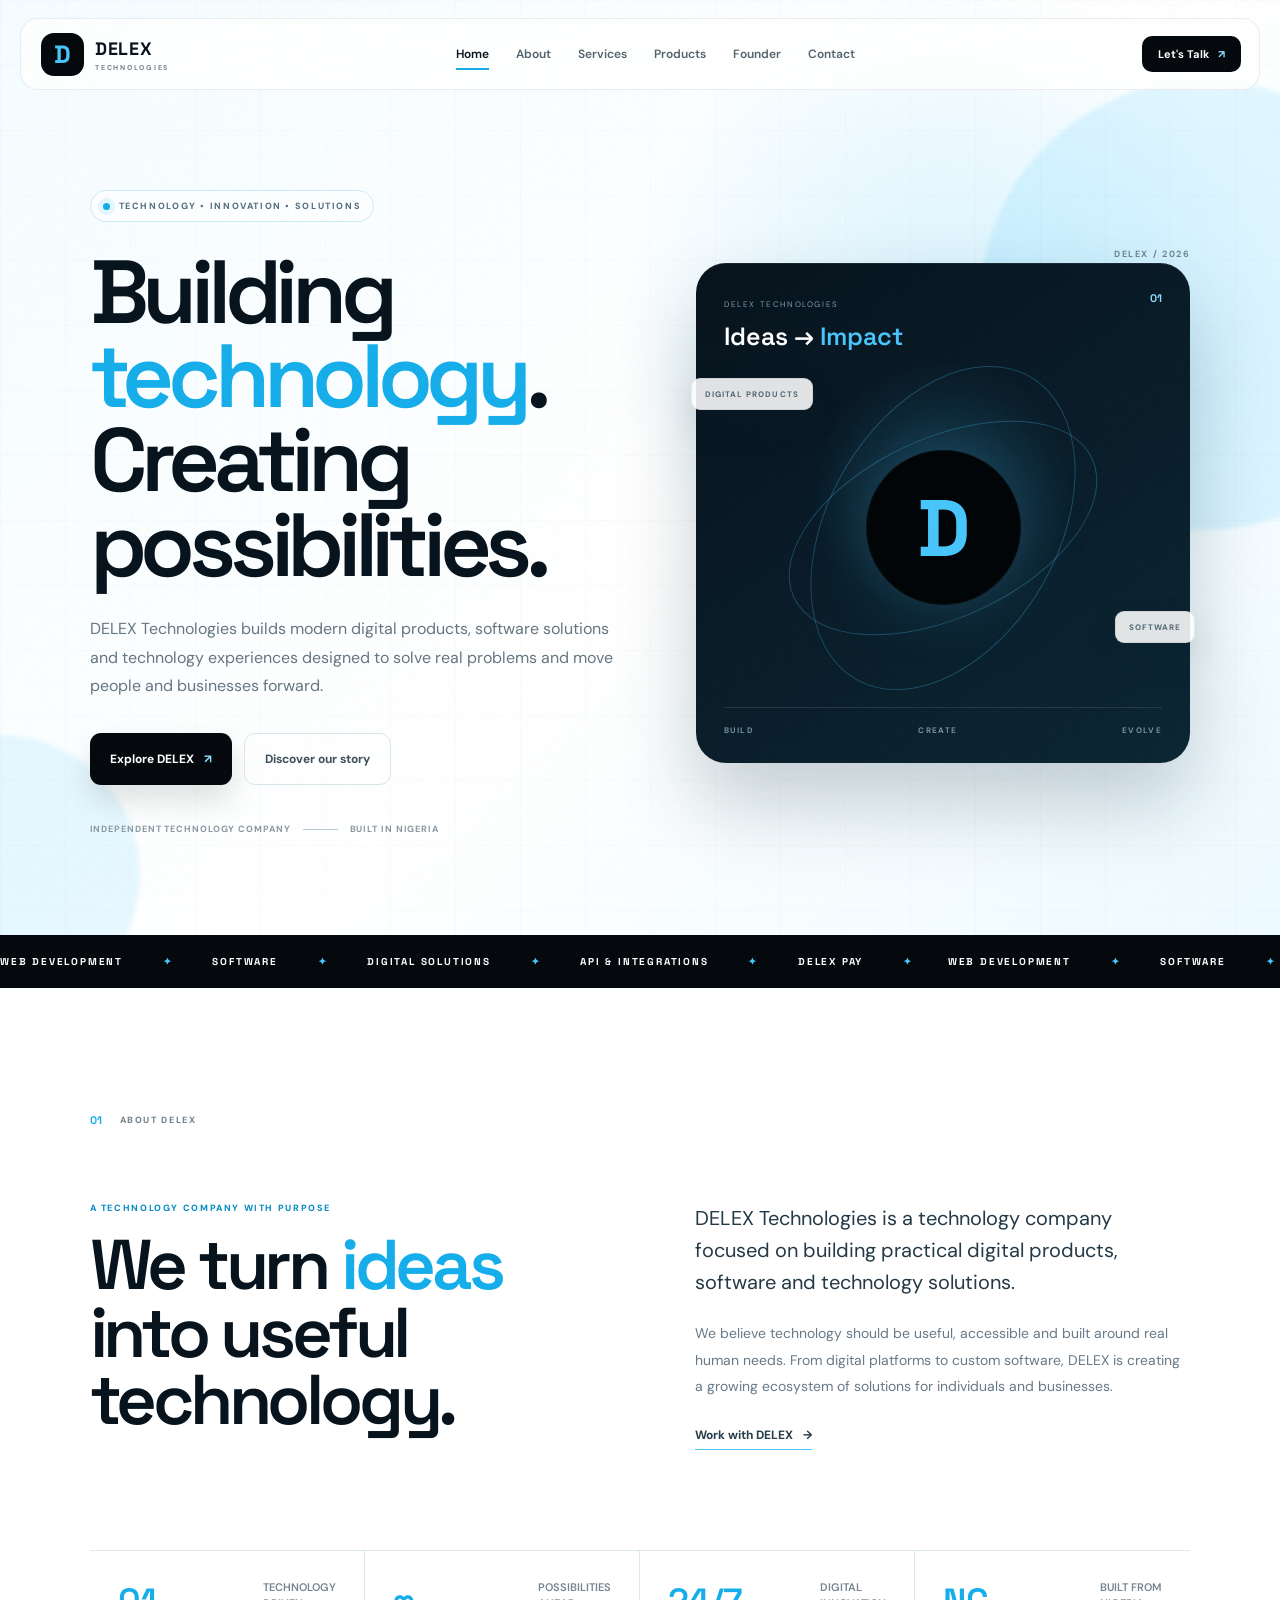
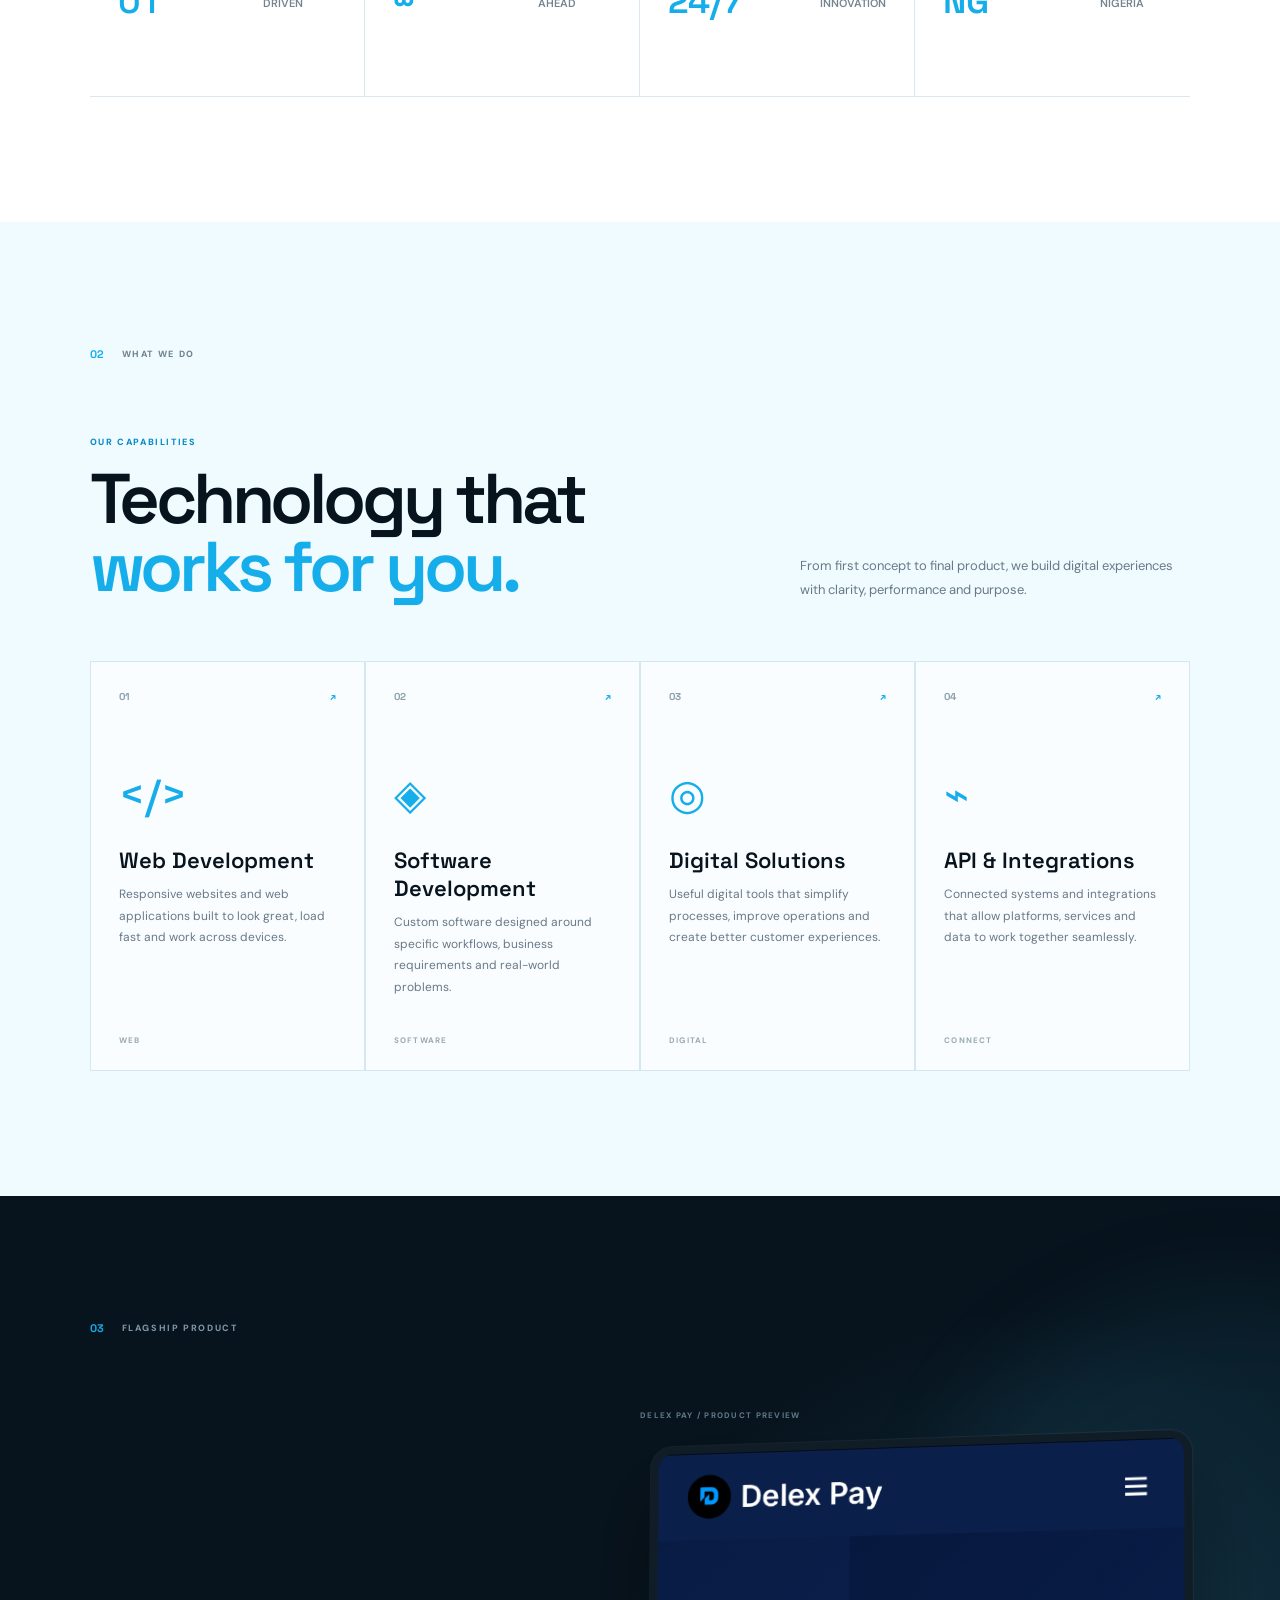
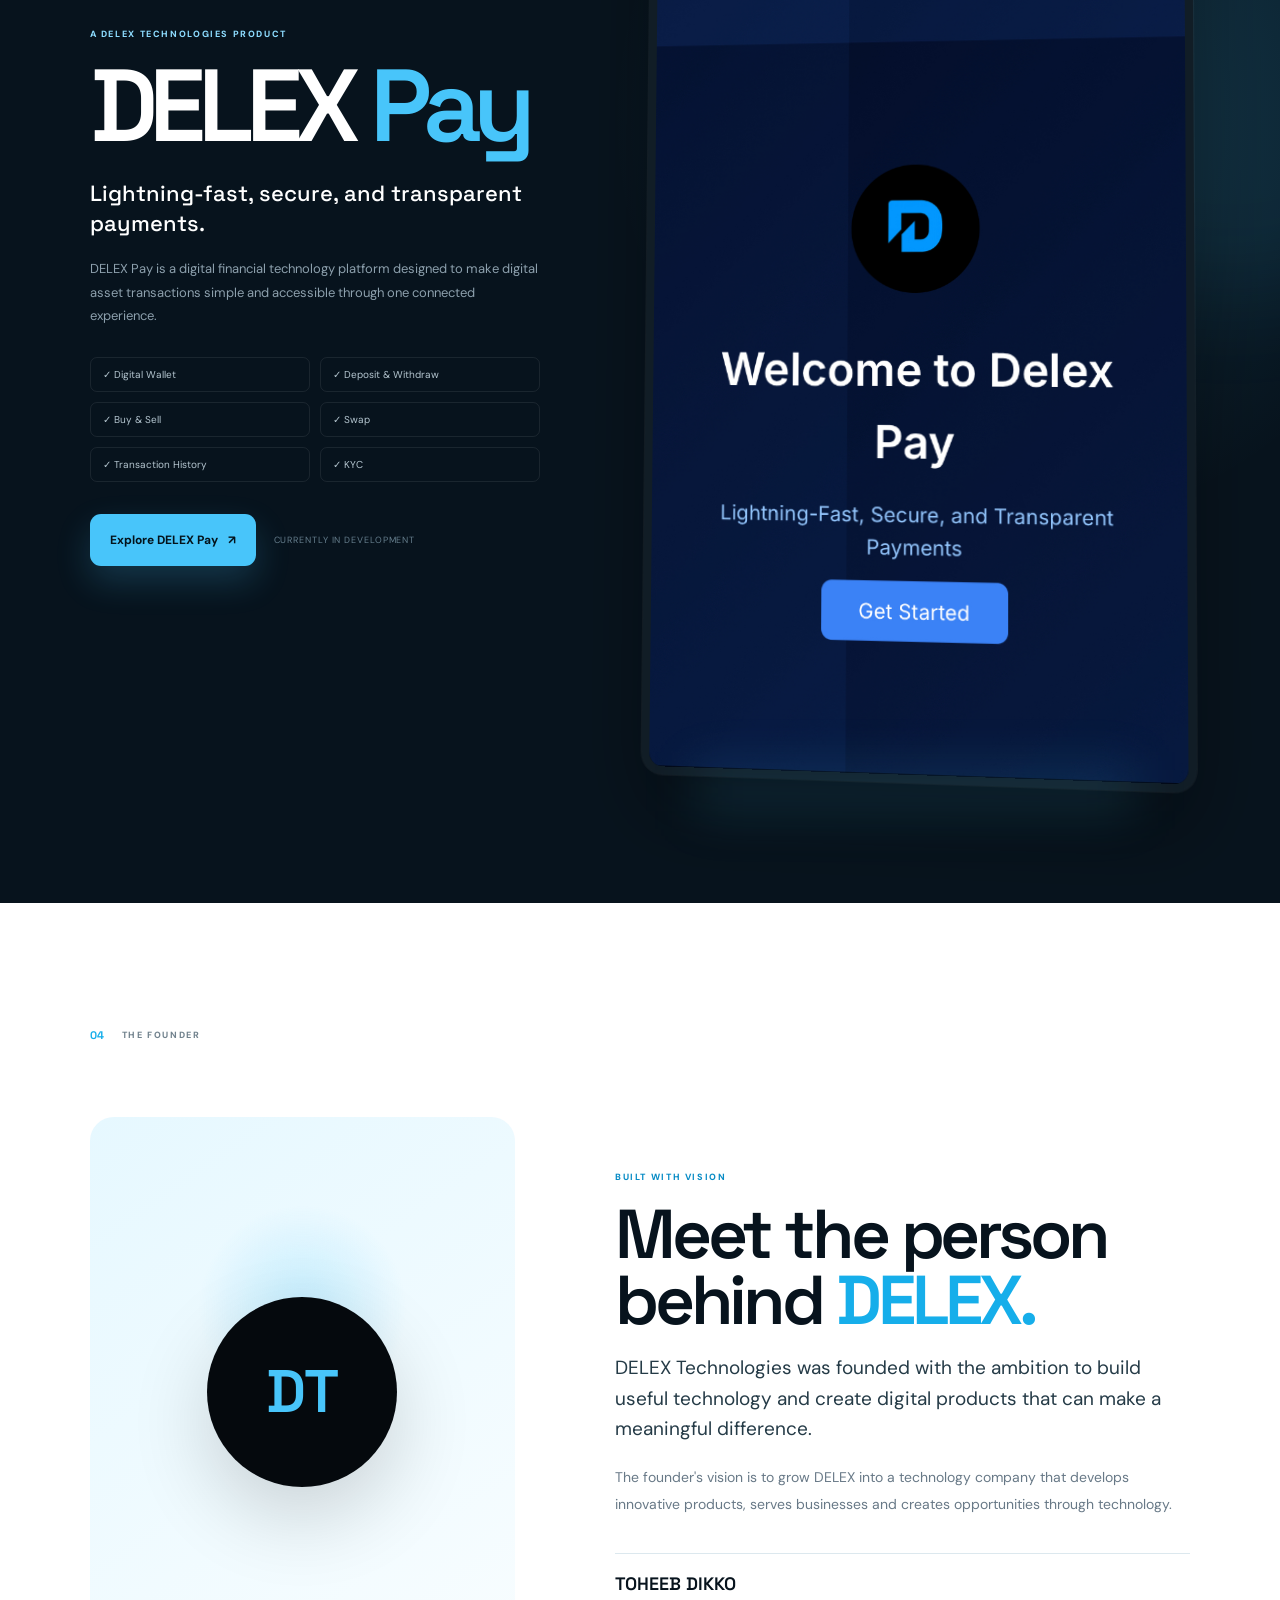
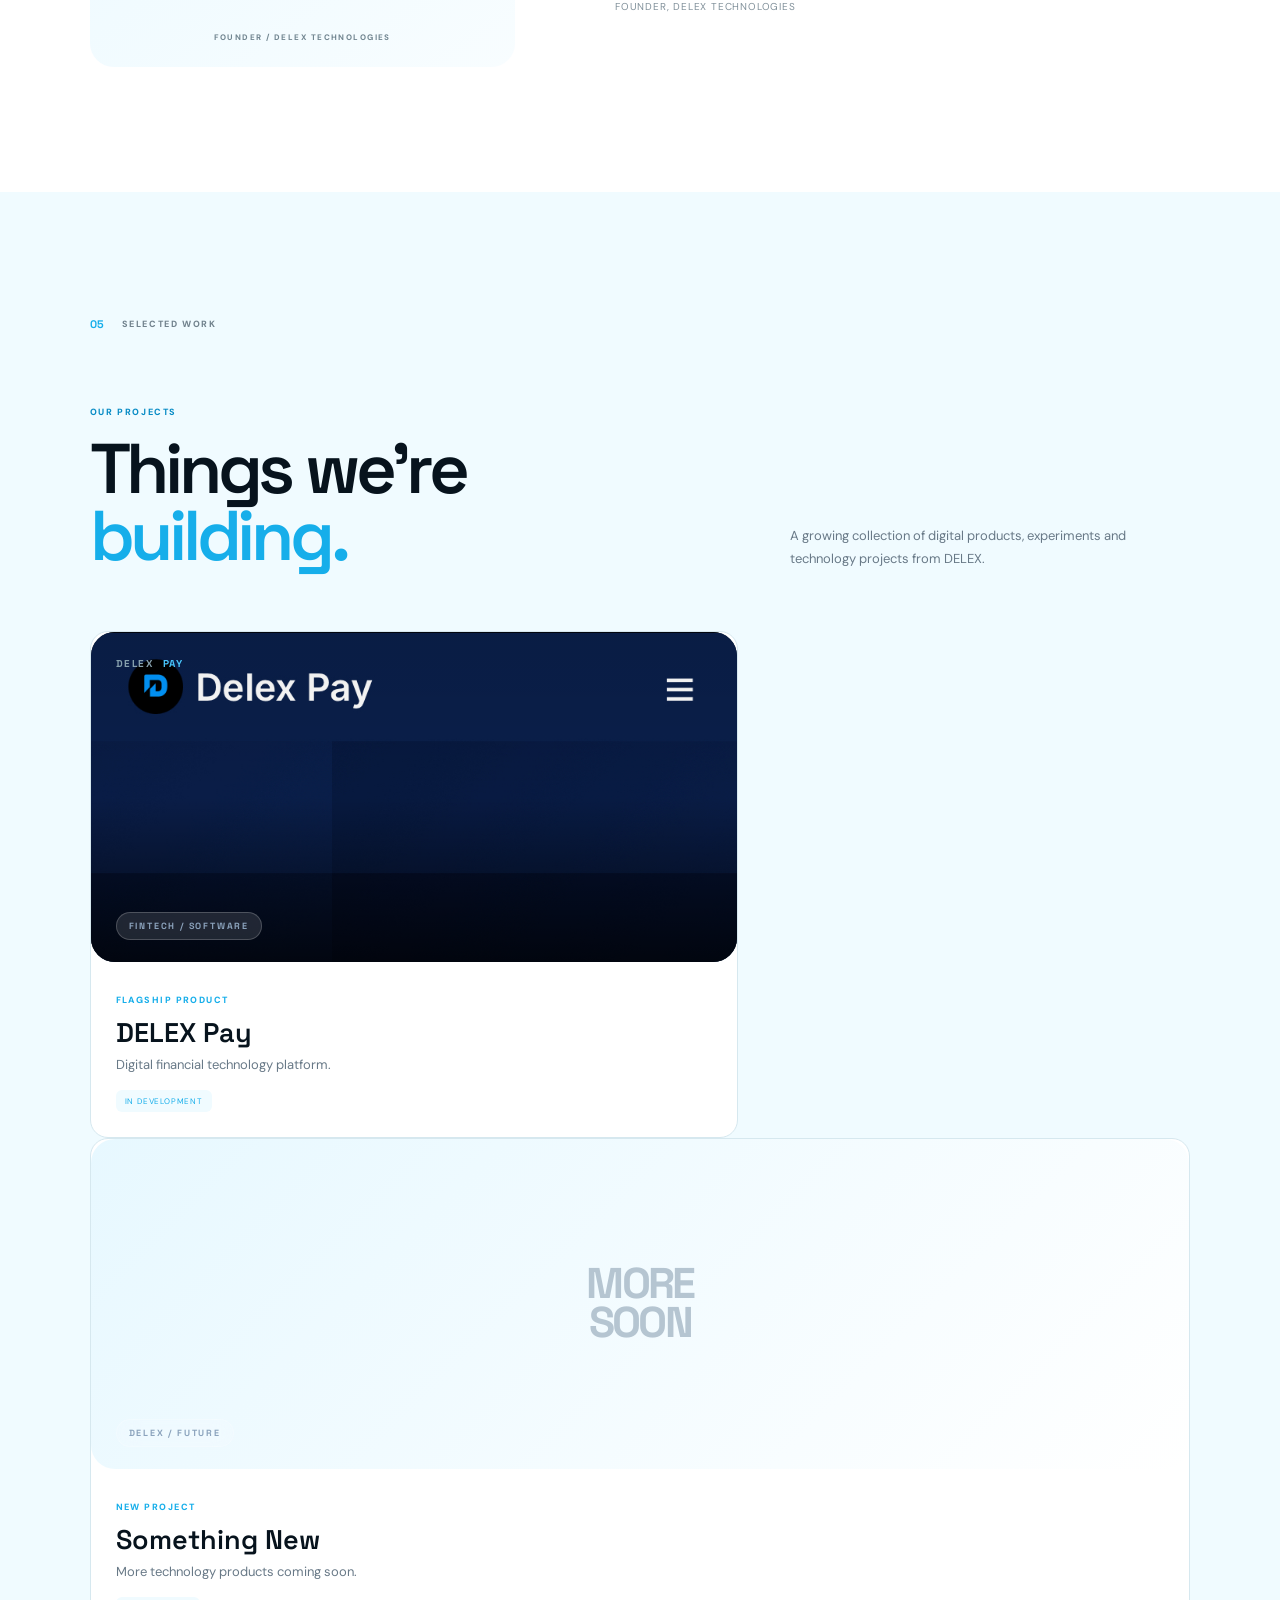
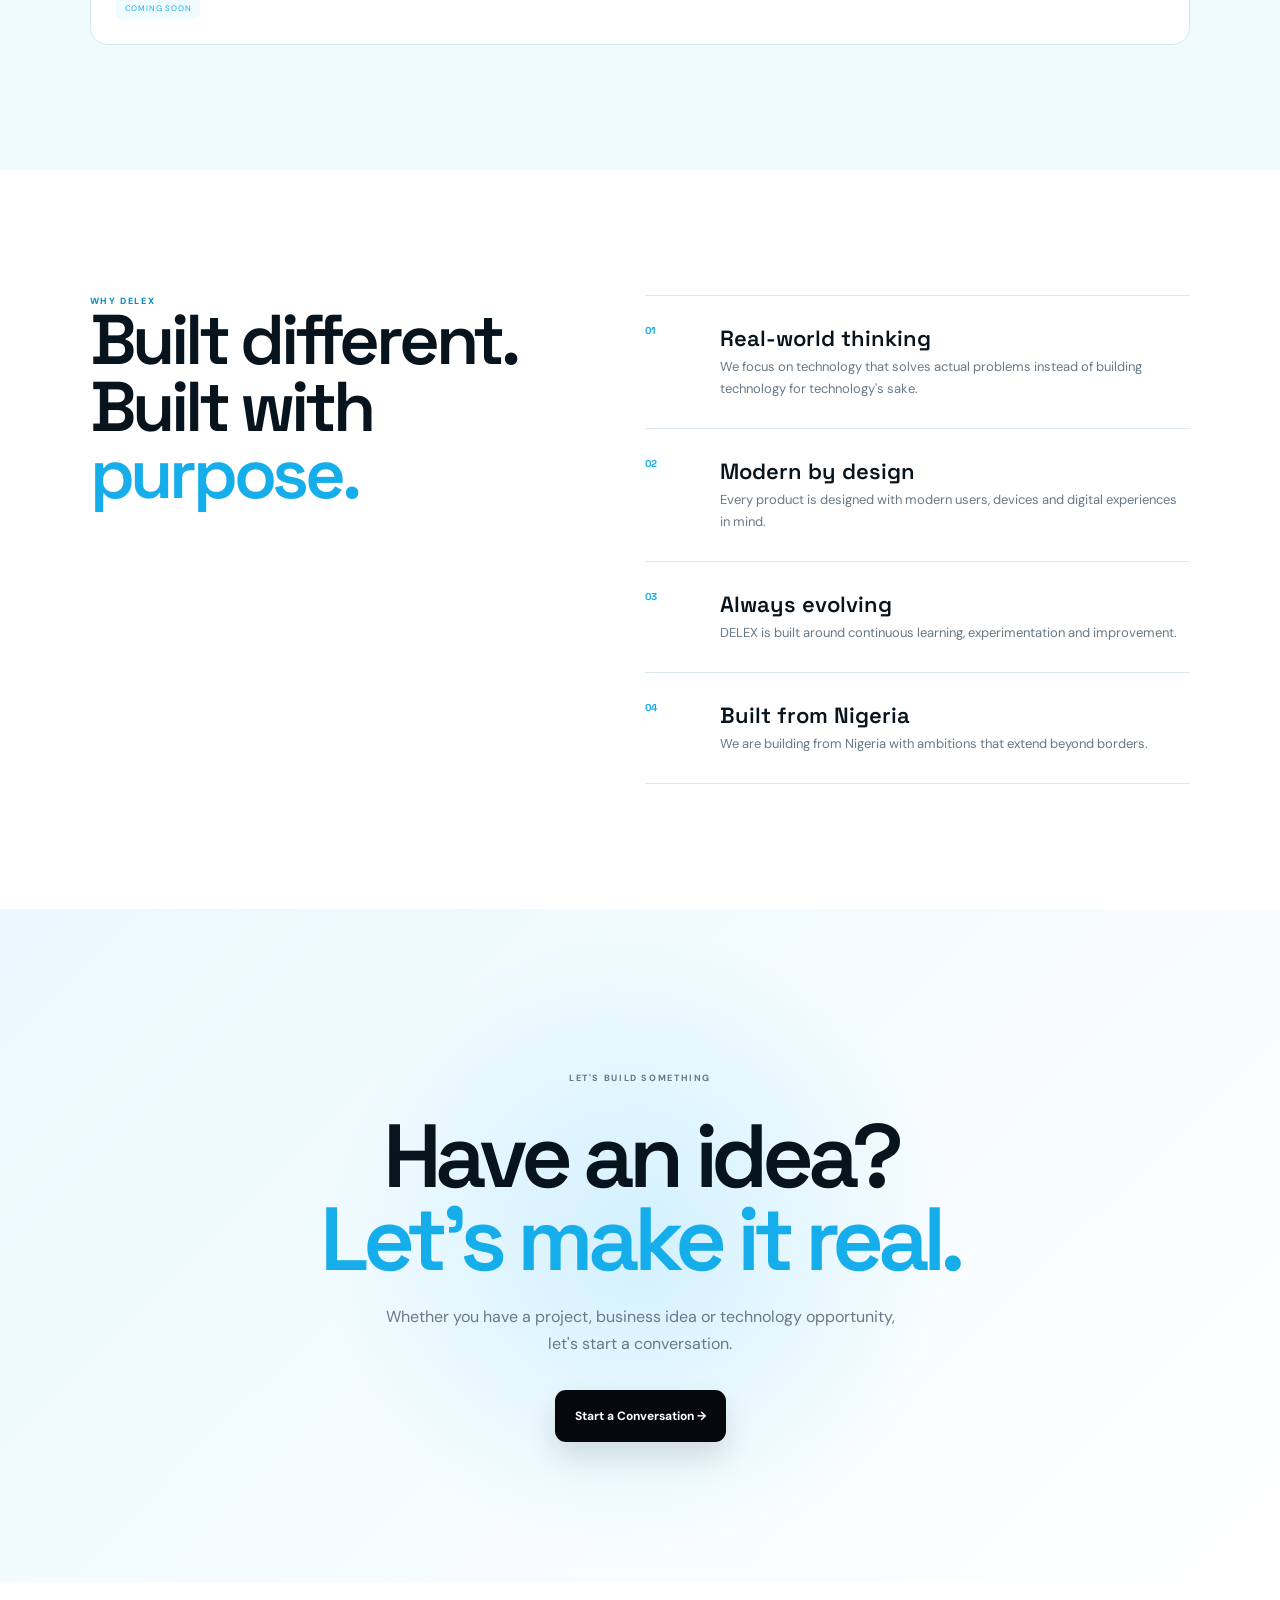
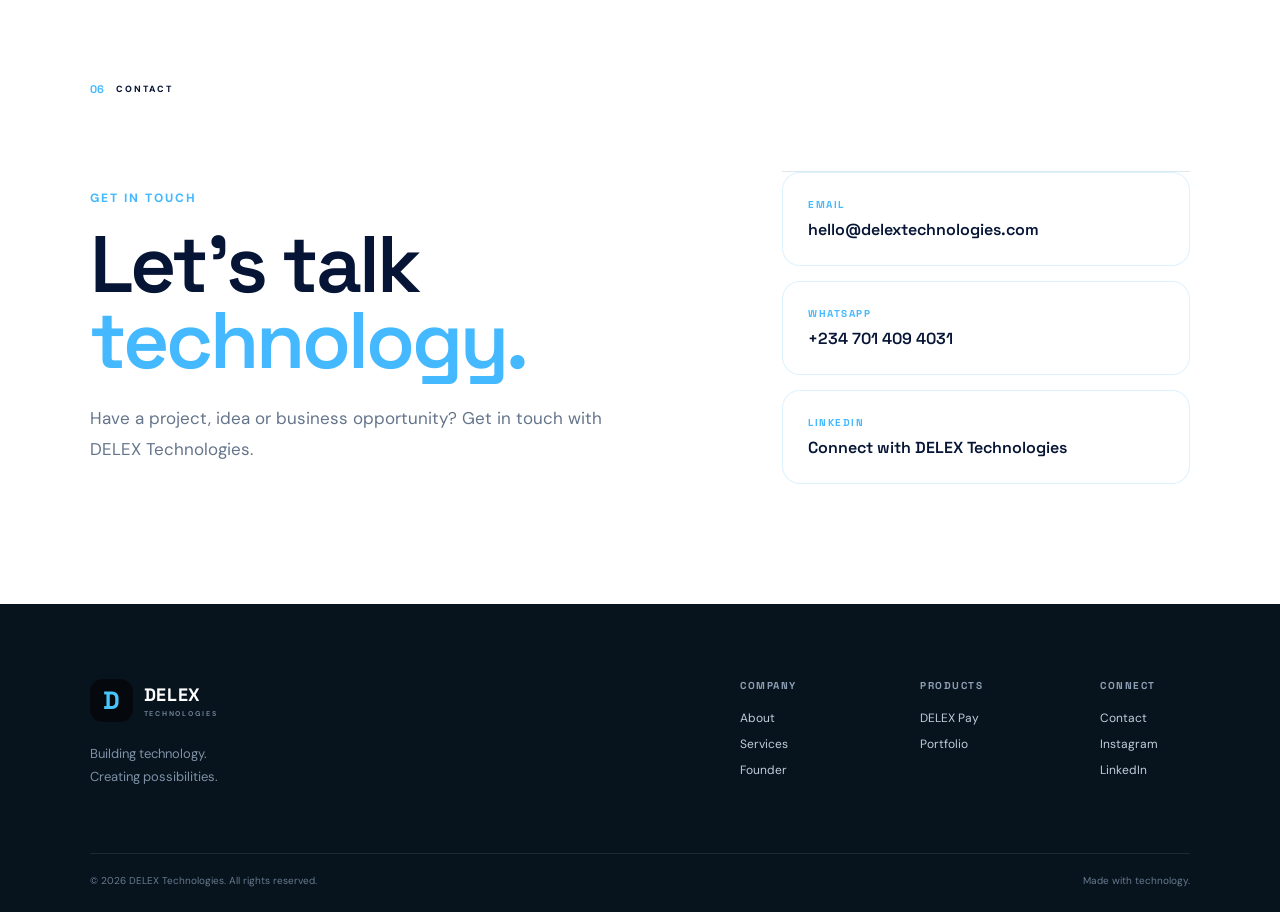
==== index.html @ f33f5b4d "V1.3 Reupload index" ====
<!DOCTYPE html>
<html lang="en">
<head>
  <meta charset="UTF-8">
  <meta name="viewport" content="width=device-width, initial-scale=1.0">
  <meta name="theme-color" content="#eaf8ff">
  <meta name="description" content="DELEX Technologies — Building technology. Creating possibilities.">
  <title>DELEX Technologies | Building Technology. Creating Possibilities.</title>

  <link rel="preconnect" href="https://fonts.googleapis.com">
  <link rel="preconnect" href="https://fonts.gstatic.com" crossorigin>
  <link href="https://fonts.googleapis.com/css2?family=DM+Sans:wght@400;500;600;700&family=Space+Grotesk:wght@400;500;600;700&display=swap" rel="stylesheet">

  <link rel="stylesheet" href="home.css">
</head>

<body>

  <div class="page-noise"></div>
  <div class="cursor-glow"></div>

  <!-- NAVBAR -->
  <header class="navbar" id="navbar">

    <a href="#home" class="brand">
      <span class="brand-mark">D</span>

      <span class="brand-word">
        <strong>DELEX</strong>
        <small>TECHNOLOGIES</small>
      </span>
    </a>

    <nav class="desktop-nav">
      <a class="active" href="#home">Home</a>
      <a href="#about">About</a>
      <a href="#services">Services</a>
      <a href="#products">Products</a>
      <a href="#founder">Founder</a>
      <a href="#contact">Contact</a>
    </nav>

    <a href="#contact" class="nav-cta">
      Let's Talk <span>↗</span>
    </a>

    <button class="menu-btn" id="menuBtn" aria-label="Open menu">
      <span></span>
      <span></span>
      <span></span>
    </button>

  </header>

  <!-- MOBILE MENU -->
  <div class="mobile-menu" id="mobileMenu">
    <a href="#home">Home</a>
    <a href="#about">About</a>
    <a href="#services">Services</a>
    <a href="#products">Products</a>
    <a href="#founder">Founder</a>
    <a href="#contact">Contact</a>

    <a href="#contact" class="mobile-menu-cta">
      Start a conversation →
    </a>
  </div>


  <main>

    <!-- HERO -->
    <section class="hero" id="home">

      <div class="hero-orb orb-one"></div>
      <div class="hero-orb orb-two"></div>
      <div class="hero-grid"></div>

      <div class="hero-content reveal">

        <div class="eyebrow">
          <span class="status-dot"></span>
          TECHNOLOGY • INNOVATION • SOLUTIONS
        </div>

        <h1>
          Building <span>technology</span>.<br>
          Creating possibilities.
        </h1>

        <p>
          DELEX Technologies builds modern digital products,
          software solutions and technology experiences designed
          to solve real problems and move people and businesses forward.
        </p>

        <div class="hero-actions">
          <a href="#products" class="btn btn-dark">
            Explore DELEX <span>↗</span>
          </a>

          <a href="#about" class="btn btn-light">
            Discover our story
          </a>
        </div>

        <div class="hero-proof">
          <span>Independent technology company</span>
          <span class="proof-line"></span>
          <span>Built in Nigeria</span>
        </div>

      </div>


      <div class="hero-visual reveal reveal-delay">

        <div class="visual-label label-top">
          DELEX / 2026
        </div>

        <div class="floating-chip chip-one">
          DIGITAL PRODUCTS
        </div>

        <div class="floating-chip chip-two">
          SOFTWARE
        </div>

        <div class="hero-panel">

          <div class="panel-top">

            <div>
              <span class="tiny-label">
                DELEX TECHNOLOGIES
              </span>

              <h3>
                Ideas → <span>Impact</span>
              </h3>
            </div>

            <span class="panel-index">01</span>

          </div>


          <div class="panel-center">

            <div class="delex-symbol">
              D
            </div>

            <div class="orbit orbit-a"></div>
            <div class="orbit orbit-b"></div>

          </div>


          <div class="panel-bottom">
            <span>BUILD</span>
            <span>CREATE</span>
            <span>EVOLVE</span>
          </div>

        </div>

      </div>

    </section>


    <!-- MARQUEE -->
    <section class="marquee-section">

      <div class="marquee">

        <div>
          WEB DEVELOPMENT
          <span>✦</span>

          SOFTWARE
          <span>✦</span>

          DIGITAL SOLUTIONS
          <span>✦</span>

          API & INTEGRATIONS
          <span>✦</span>

          DELEX PAY
          <span>✦</span>
        </div>

        <div>
          WEB DEVELOPMENT
          <span>✦</span>

          SOFTWARE
          <span>✦</span>

          DIGITAL SOLUTIONS
          <span>✦</span>

          API & INTEGRATIONS
          <span>✦</span>

          DELEX PAY
          <span>✦</span>
        </div>

      </div>

    </section>


    <!-- ABOUT -->
    <section class="section about" id="about">

      <div class="section-head reveal">
        <span class="section-number">01</span>
        <span class="section-label">ABOUT DELEX</span>
      </div>


      <div class="about-layout">

        <div class="about-title reveal">

          <p class="mini-kicker">
            A TECHNOLOGY COMPANY WITH PURPOSE
          </p>

          <h2>
            We turn <span>ideas</span><br>
            into useful technology.
          </h2>

        </div>


        <div class="about-copy reveal">

          <p class="large-copy">
            DELEX Technologies is a technology company focused on building
            practical digital products, software and technology solutions.
          </p>

          <p>
            We believe technology should be useful, accessible and built around
            real human needs. From digital platforms to custom software,
            DELEX is creating a growing ecosystem of solutions for individuals
            and businesses.
          </p>

          <a class="text-link" href="#contact">
            Work with DELEX <span>→</span>
          </a>

        </div>

      </div>


      <div class="stats-grid reveal">

        <div class="stat-card">
          <strong>01</strong>
          <span>
            Technology<br>
            Driven
          </span>
        </div>

        <div class="stat-card">
          <strong>∞</strong>
          <span>
            Possibilities<br>
            Ahead
          </span>
        </div>

        <div class="stat-card">
          <strong>24/7</strong>
          <span>
            Digital<br>
            Innovation
          </span>
        </div>

        <div class="stat-card">
          <strong>NG</strong>
          <span>
            Built from<br>
            Nigeria
          </span>
        </div>

      </div>

    </section>


    <!-- SERVICES -->
    <section class="section services" id="services">

      <div class="section-head reveal">
        <span class="section-number">02</span>
        <span class="section-label">WHAT WE DO</span>
      </div>


      <div class="section-intro reveal">

        <div>

          <p class="mini-kicker">
            OUR CAPABILITIES
          </p>

          <h2>
            Technology that<br>
            <span>works for you.</span>
          </h2>

        </div>

        <p>
          From first concept to final product, we build digital
          experiences with clarity, performance and purpose.
        </p>

      </div>


      <div class="services-grid">

        <article class="service-card reveal">

          <div class="service-top">
            <span>01</span>
            <i>↗</i>
          </div>

          <div class="service-icon">
            &lt;/&gt;
          </div>

          <h3>
            Web Development
          </h3>

          <p>
            Responsive websites and web applications built to look great,
            load fast and work across devices.
          </p>

          <span class="service-tag">
            WEB
          </span>

        </article>


        <article class="service-card reveal">

          <div class="service-top">
            <span>02</span>
            <i>↗</i>
          </div>

          <div class="service-icon">
            ◈
          </div>

          <h3>
            Software Development
          </h3>

          <p>
            Custom software designed around specific workflows,
            business requirements and real-world problems.
          </p>

          <span class="service-tag">
            SOFTWARE
          </span>

        </article>


        <article class="service-card reveal">

          <div class="service-top">
            <span>03</span>
            <i>↗</i>
          </div>

          <div class="service-icon">
            ◎
          </div>

          <h3>
            Digital Solutions
          </h3>

          <p>
            Useful digital tools that simplify processes,
            improve operations and create better customer experiences.
          </p>

          <span class="service-tag">
            DIGITAL
          </span>

        </article>


        <article class="service-card reveal">

          <div class="service-top">
            <span>04</span>
            <i>↗</i>
          </div>

          <div class="service-icon">
            ⌁
          </div>

          <h3>
            API & Integrations
          </h3>

          <p>
            Connected systems and integrations that allow platforms,
            services and data to work together seamlessly.
          </p>

          <span class="service-tag">
            CONNECT
          </span>

        </article>

      </div>

    </section>


    <!-- DELEX PAY -->
    <section class="product-section" id="products">

      <div class="product-glow"></div>

      <div class="section-head dark-head reveal">
        <span class="section-number">03</span>
        <span class="section-label">FLAGSHIP PRODUCT</span>
      </div>


      <div class="product-layout">

        <div class="product-copy reveal">

          <span class="product-badge">
            A DELEX TECHNOLOGIES PRODUCT
          </span>

          <h2>
            DELEX <span>Pay</span>
          </h2>

          <p class="product-lead">
            Lightning-fast, secure, and transparent payments.
          </p>

          <p>
            DELEX Pay is a digital financial technology platform designed
            to make digital asset transactions simple and accessible through
            one connected experience.
          </p>


          <div class="product-feature-list">

            <span>✓ Digital Wallet</span>
            <span>✓ Deposit & Withdraw</span>
            <span>✓ Buy & Sell</span>
            <span>✓ Swap</span>
            <span>✓ Transaction History</span>
            <span>✓ KYC</span>

          </div>


          <div class="product-actions">
            <a href="https://delexpay.vercel.app"class="btn btn-blue">
              Explore DELEX Pay <span>↗</span>
            </a>

            <span class="coming-soon">
              Currently in development
            </span>

          </div>

        </div>


        <div class="product-screen-wrap reveal reveal-delay">

          <div class="screen-caption">
            DELEX PAY / PRODUCT PREVIEW
          </div>

          <div class="product-screen">
            <img
              src="IMG_5409.jpg"
              alt="DELEX Pay homepage preview"
            >
          </div>

          <div class="screen-reflection"></div>

        </div>

      </div>

    </section>


    <!-- FOUNDER -->
    <section class="section founder" id="founder">

      <div class="section-head reveal">
        <span class="section-number">04</span>
        <span class="section-label">THE FOUNDER</span>
      </div>


      <div class="founder-layout">

        <div class="founder-photo reveal">

          <div class="founder-photo-inner">

            <div class="founder-initial">
              DT
            </div>

            <span>
              FOUNDER / DELEX TECHNOLOGIES
            </span>

          </div>

        </div>


        <div class="founder-copy reveal">

          <p class="mini-kicker">
            BUILT WITH VISION
          </p>

          <h2>
            Meet the person<br>
            behind <span>DELEX.</span>
          </h2>

          <p class="large-copy">
            DELEX Technologies was founded with the ambition
            to build useful technology and create digital products
            that can make a meaningful difference.
          </p>

          <p>
            The founder's vision is to grow DELEX into a technology
            company that develops innovative products, serves businesses
            and creates opportunities through technology.
          </p>

          <div class="founder-signature">
            <strong>TOHEEB DIKKO</strong>
            <span>Founder, DELEX Technologies</span>
          </div>

        </div>

      </div>

    </section>


    <!-- PORTFOLIO -->
    <section class="section portfolio" id="portfolio">

      <div class="section-head reveal">
        <span class="section-number">05</span>
        <span class="section-label">SELECTED WORK</span>
      </div>


      <div class="portfolio-title reveal">

        <div>
          <p class="mini-kicker">
            OUR PROJECTS
          </p>

          <h2>
            Things we're<br>
            <span>building.</span>
          </h2>
        </div>

        <p>
          A growing collection of digital products,
          experiments and technology projects from DELEX.
        </p>

      </div>


<div class="portfolio-grid">

  <article class="portfolio-card featured reveal">

    <div class="portfolio-art">

      <img
        src="IMG_5409.jpg"
        alt="DELEX Pay Platform"
        class="portfolio-screenshot"
      >

      <div class="portfolio-overlay">
        <span class="art-label">FINTECH / SOFTWARE</span>

        <div class="portfolio-art-text">
          DELEX
          <strong>PAY</strong>
        </div>
      </div>

    </div>

    <div class="portfolio-meta">

      <span>
        FLAGSHIP PRODUCT
      </span>

      <h3>
        DELEX Pay
      </h3>

      <p>
        Digital financial technology platform.
      </p>

      <span class="project-status">
        IN DEVELOPMENT
      </span>

    </div>

  </article>

</div>


        <article class="portfolio-card reveal">

          <div class="portfolio-art portfolio-art-light">

            <div class="coming-art">
              MORE<br>
              SOON
            </div>

            <span class="art-label">
              DELEX / FUTURE
            </span>

          </div>


          <div class="portfolio-meta">

            <span>
              NEW PROJECT
            </span>

            <h3>
              Something New
            </h3>

            <p>
              More technology products coming soon.
            </p>

            <span class="project-status">
              COMING SOON
            </span>

          </div>

        </article>

      </div>

    </section>


    <!-- WHY DELEX -->
    <section class="why-section">

      <div class="why-grid">

        <div class="why-title reveal">

          <p class="mini-kicker">
            WHY DELEX
          </p>

          <h2>
            Built different.<br>
            Built with <span>purpose.</span>
          </h2>

        </div>


        <div class="why-list">

          <div class="why-item reveal">
            <span>01</span>

            <div>
              <h3>Real-world thinking</h3>

              <p>
                We focus on technology that solves actual problems
                instead of building technology for technology's sake.
              </p>
            </div>
          </div>


          <div class="why-item reveal">
            <span>02</span>

            <div>
              <h3>Modern by design</h3>

              <p>
                Every product is designed with modern users,
                devices and digital experiences in mind.
              </p>
            </div>
          </div>


          <div class="why-item reveal">
            <span>03</span>

            <div>
              <h3>Always evolving</h3>

              <p>
                DELEX is built around continuous learning,
                experimentation and improvement.
              </p>
            </div>
          </div>


          <div class="why-item reveal">
            <span>04</span>

            <div>
              <h3>Built from Nigeria</h3>

              <p>
                We are building from Nigeria with ambitions
                that extend beyond borders.
              </p>
            </div>
          </div>

        </div>

      </div>

    </section>


    <!-- CTA -->
    <section class="cta-section">

      <div class="cta-orb"></div>

      <div class="cta-content reveal">

        <p class="mini-kicker">
          LET'S BUILD SOMETHING
        </p>

        <h2>
          Have an idea?<br>
          <span>Let's make it real.</span>
        </h2>

        <p>
          Whether you have a project, business idea or technology
          opportunity, let's start a conversation.
        </p>

        <div class="hero-actions cta-actions">

          <a href="#contact" class="btn btn-dark">
            Start a Conversation →
          </a>

        </div>

      </div>

    </section>


    <!-- CONTACT -->
    <section class="section contact" id="contact">

      <div class="section-head reveal">
        <span class="section-number">06</span>
        <span class="section-label">CONTACT</span>
      </div>


      <div class="contact-layout">

        <div class="contact-title reveal">

          <p class="mini-kicker">
            GET IN TOUCH
          </p>

          <h2>
            Let's talk<br>
            <span>technology.</span>
          </h2>

          <p>
            Have a project, idea or business opportunity?
            Get in touch with DELEX Technologies.
          </p>

        </div>


        <div class="contact-details reveal">

          <a href="mailto:dikkotoheeb@gmail.com">
            <small>EMAIL</small>
            hello@delextechnologies.com
          </a>


          <a href="https://wa.me/2347014094031">
            <small>WHATSAPP</small>
            +234 701 409 4031
          </a>


           <a href="https://www.linkedin.com/in/toheeb-dikko-5a9249402/" target="_blank" rel="noopener noreferrer">

    <small>LINKEDIN</small>

    Connect with DELEX Technologies

  </a>

        </div>

      </div>

    </section>

  </main>


  <!-- FOOTER -->
  <footer>

    <div class="footer-main">

      <div class="footer-brand">

        <a href="#home" class="brand">

          <span class="brand-mark">
            D
          </span>

          <span class="brand-word">

            <strong>DELEX</strong>

            <small>
              TECHNOLOGIES
            </small>

          </span>

        </a>


        <p>
          Building technology.<br>
          Creating possibilities.
        </p>

      </div>


      <div class="footer-links">

        <div>

          <h4>
            COMPANY
          </h4>

          <a href="#about">
            About
          </a>

          <a href="#services">
            Services
          </a>

          <a href="#founder">
            Founder
          </a>

        </div>


        <div>

          <h4>
            PRODUCTS
          </h4>

          <a href="https://delexpay.vercel.app">
            DELEX Pay
          </a>

          <a href="#portfolio">
            Portfolio
          </a>

        </div>


        <div>

          <h4>
            CONNECT
          </h4>

          <a href="#contact">
            Contact
          </a>

          <a href="#">
            Instagram
          </a>

          <a href="https://www.linkedin.com/in/toheeb-dikko-5a9249402">
            LinkedIn
          </a>

        </div>

      </div>

    </div>


    <div class="footer-bottom">

      <span>
        © 2026 DELEX Technologies. All rights reserved.
      </span>

      <span>
        Made with technology.
      </span>

    </div>

  </footer>


  <script src="home.js"></script>

</body>
</html>
---- home.css ----
:root {
  --white: #ffffff;
  --black: #05090d;
  --ink: #07131d;
  --sky-50: #f0fbff;
  --sky-100: #e4f7ff;
  --sky-200: #c8efff;
  --sky-300: #8ddcff;
  --sky-400: #48c5fa;
  --sky-500: #16aeea;
  --sky-600: #078bc5;
  --muted: #687987;
  --line: #dce8ee;
  --ease: cubic-bezier(.2,.8,.2,1);
}

* {
  margin: 0;
  padding: 0;
  box-sizing: border-box;
}

html {
  scroll-behavior: smooth;
}

body {
  background: var(--white);
  color: var(--ink);
  font-family: "DM Sans", sans-serif;
  overflow-x: hidden;
}

body.menu-open {
  overflow: hidden;
}

a {
  color: inherit;
  text-decoration: none;
}

button {
  font: inherit;
}

.page-noise {
  position: fixed;
  inset: 0;
  pointer-events: none;
  z-index: 1000;
  opacity: .025;
  background-image:
    url("data:image/svg+xml,%3Csvg viewBox='0 0 160 160' xmlns='http://www.w3.org/2000/svg'%3E%3Cfilter id='n'%3E%3CfeTurbulence type='fractalNoise' baseFrequency='.9' numOctaves='4' stitchTiles='stitch'/%3E%3C/filter%3E%3Crect width='100%25' height='100%25' filter='url(%23n)' opacity='.5'/%3E%3C/svg%3E");
}

.cursor-glow {
  position: fixed;
  width: 260px;
  height: 260px;
  border-radius: 50%;
  pointer-events: none;
  z-index: 999;
  transform: translate(-50%, -50%);
  background: radial-gradient(
    circle,
    rgba(72,197,250,.13),
    transparent 70%
  );
  opacity: 0;
  transition: opacity .25s;
}

.navbar {
  position: fixed;
  top: 18px;
  left: 50%;
  transform: translateX(-50%);
  width: min(1240px, calc(100% - 36px));
  height: 72px;
  padding: 0 18px 0 20px;
  display: flex;
  align-items: center;
  justify-content: space-between;
  border: 1px solid rgba(8,36,53,.08);
  border-radius: 18px;
  background: rgba(255,255,255,.82);
  backdrop-filter: blur(18px);
  -webkit-backdrop-filter: blur(18px);
  z-index: 100;
  transition: .35s var(--ease);
}

.navbar.scrolled {
  top: 10px;
  box-shadow: 0 15px 45px rgba(4,40,58,.1);
}

.brand {
  display: flex;
  align-items: center;
  gap: 11px;
}

.brand-mark {
  width: 43px;
  height: 43px;
  display: grid;
  place-items: center;
  border-radius: 13px;
  background: var(--black);
  color: var(--sky-400);
  font: 700 25px "Space Grotesk";
}

.brand-word {
  display: flex;
  flex-direction: column;
  line-height: 1;
}

.brand-word strong {
  font: 700 18px "Space Grotesk";
  letter-spacing: .04em;
}

.brand-word small {
  margin-top: 4px;
  font-size: 7px;
  font-weight: 700;
  letter-spacing: .25em;
  color: #70808b;
}

.desktop-nav {
  display: flex;
  align-items: center;
  gap: 27px;
}

.desktop-nav a {
  position: relative;
  color: #53636e;
  font-size: 12px;
  font-weight: 600;
  transition: color .2s;
}

.desktop-nav a::after {
  content: "";
  position: absolute;
  left: 0;
  right: 0;
  bottom: -8px;
  height: 2px;
  background: var(--sky-500);
  transform: scaleX(0);
  transform-origin: left;
  transition: transform .25s;
}

.desktop-nav a:hover,
.desktop-nav a.active {
  color: var(--ink);
}

.desktop-nav a.active::after {
  transform: scaleX(1);
}

.nav-cta {
  padding: 11px 16px;
  border-radius: 10px;
  background: var(--black);
  color: white;
  font-size: 11px;
  font-weight: 700;
}

.nav-cta span {
  color: var(--sky-300);
  margin-left: 6px;
}

.menu-btn {
  display: none;
  border: 0;
  background: none;
  width: 43px;
  height: 43px;
  cursor: pointer;
}

.menu-btn span {
  display: block;
  width: 24px;
  height: 2px;
  margin: 5px auto;
  background: var(--ink);
  transition: .25s;
}

.mobile-menu {
  display: none;
  position: fixed;
  inset: 0;
  z-index: 90;
  padding: 120px 28px 35px;
  background: rgba(244,251,254,.98);
  flex-direction: column;
  gap: 22px;
}

.mobile-menu.open {
  display: flex;
}

.mobile-menu > a:not(.mobile-menu-cta) {
  font: 600 34px "Space Grotesk";
}

.mobile-menu-cta {
  margin-top: auto;
  padding: 16px;
  text-align: center;
  border-radius: 12px;
  background: var(--black);
  color: white;
}

.hero {
  position: relative;
  min-height: 900px;
  padding: 190px max(7vw, 28px) 100px;
  display: grid;
  grid-template-columns: 1.05fr .95fr;
  align-items: center;
  gap: 60px;
  overflow: hidden;
  background:
    radial-gradient(circle at 75% 35%, rgba(141,220,255,.35), transparent 30%),
    linear-gradient(135deg, #f4fcff, #fff 55%, #edfaff);
}

.hero-grid {
  position: absolute;
  inset: 0;
  opacity: .45;
  background-image:
    linear-gradient(rgba(8,40,56,.035) 1px, transparent 1px),
    linear-gradient(90deg, rgba(8,40,56,.035) 1px, transparent 1px);
  background-size: 65px 65px;
}

.hero-orb {
  position: absolute;
  border-radius: 50%;
  filter: blur(2px);
  pointer-events: none;
}

.orb-one {
  width: 450px;
  height: 450px;
  right: -150px;
  top: 80px;
  background: rgba(72,197,250,.15);
}

.orb-two {
  width: 280px;
  height: 280px;
  left: -140px;
  bottom: -80px;
  background: rgba(141,220,255,.2);
}

.hero-content,
.hero-visual {
  position: relative;
  z-index: 2;
}

.eyebrow,
.mini-kicker,
.product-badge,
.section-label {
  font-size: 9px;
  font-weight: 800;
  letter-spacing: .18em;
}

.eyebrow {
  display: inline-flex;
  align-items: center;
  gap: 9px;
  padding: 9px 12px;
  border: 1px solid #ccecf7;
  border-radius: 100px;
  background: rgba(255,255,255,.7);
  color: #547080;
}

.status-dot {
  width: 7px;
  height: 7px;
  border-radius: 50%;
  background: var(--sky-500);
  box-shadow: 0 0 0 5px rgba(22,174,234,.1);
}

.hero h1 {
  max-width: 780px;
  margin-top: 28px;
  font: 600 clamp(58px, 7vw, 100px)/.94 "Space Grotesk";
  letter-spacing: -.07em;
}

.hero h1 span {
  color: var(--sky-500);
}

.hero-content > p {
  max-width: 620px;
  margin-top: 28px;
  color: #657681;
  font-size: 16px;
  line-height: 1.8;
}

.hero-actions {
  display: flex;
  flex-wrap: wrap;
  align-items: center;
  gap: 12px;
  margin-top: 32px;
}

.btn {
  display: inline-flex;
  align-items: center;
  justify-content: center;
  gap: 10px;
  min-height: 52px;
  padding: 0 20px;
  border-radius: 11px;
  font-size: 12px;
  font-weight: 700;
  transition: transform .25s var(--ease), box-shadow .25s;
}

.btn:hover {
  transform: translateY(-3px);
}

.btn-dark {
  background: var(--black);
  color: white;
  box-shadow: 0 15px 30px rgba(0,0,0,.12);
}

.btn-dark span {
  color: var(--sky-300);
}

.btn-light {
  border: 1px solid #d8e6ec;
  background: rgba(255,255,255,.7);
  color: #3d505c;
}

.btn-blue {
  background: var(--sky-400);
  color: #04131b;
  box-shadow: 0 15px 35px rgba(72,197,250,.2);
}

.hero-proof {
  display: flex;
  align-items: center;
  gap: 12px;
  margin-top: 38px;
  color: #8998a2;
  font-size: 9px;
  font-weight: 700;
  letter-spacing: .1em;
  text-transform: uppercase;
}

.proof-line {
  width: 35px;
  height: 1px;
  background: #b9cbd4;
}

.hero-visual {
  min-height: 560px;
  display: flex;
  align-items: center;
  justify-content: center;
}

.hero-panel {
  position: relative;
  width: min(510px, 100%);
  height: 500px;
  padding: 28px;
  border-radius: 30px;
  overflow: hidden;
  color: white;
  background:
    radial-gradient(circle at 50% 45%, rgba(72,197,250,.17), transparent 35%),
    linear-gradient(145deg, #07131d, #0c2634);
  box-shadow:
    0 40px 80px rgba(7,39,55,.22),
    inset 0 1px 0 rgba(255,255,255,.08);
  transition: transform .25s ease;
}

.panel-top {
  display: flex;
  justify-content: space-between;
}

.tiny-label {
  font-size: 8px;
  color: #7e9aaa;
  letter-spacing: .2em;
}

.panel-top h3 {
  margin-top: 8px;
  font: 600 25px "Space Grotesk";
}

.panel-top h3 span {
  color: var(--sky-400);
}

.panel-index {
  color: var(--sky-300);
  font: 700 11px "Space Grotesk";
}

.panel-center {
  position: absolute;
  inset: 105px 0 75px;
  display: grid;
  place-items: center;
}

.delex-symbol {
  position: relative;
  z-index: 3;
  width: 155px;
  height: 155px;
  display: grid;
  place-items: center;
  border-radius: 50%;
  background: #020507;
  color: var(--sky-400);
  font: 700 80px "Space Grotesk";
  box-shadow:
    0 0 70px rgba(72,197,250,.2),
    inset 0 0 0 1px rgba(255,255,255,.04);
}

.orbit {
  position: absolute;
  border: 1px solid rgba(72,197,250,.28);
  border-radius: 50%;
}

.orbit-a {
  width: 330px;
  height: 180px;
  transform: rotate(-25deg);
}

.orbit-b {
  width: 230px;
  height: 350px;
  transform: rotate(30deg);
}

.panel-bottom {
  position: absolute;
  left: 28px;
  right: 28px;
  bottom: 28px;
  padding-top: 17px;
  display: flex;
  justify-content: space-between;
  border-top: 1px solid rgba(255,255,255,.1);
  color: #7891a0;
  font-size: 8px;
  font-weight: 700;
  letter-spacing: .18em;
}

.visual-label {
  position: absolute;
  top: 15px;
  right: 0;
  color: #6f8794;
  font-size: 9px;
  font-weight: 700;
  letter-spacing: .18em;
}

.floating-chip {
  position: absolute;
  z-index: 4;
  padding: 10px 13px;
  border: 1px solid rgba(7,30,43,.08);
  border-radius: 9px;
  background: rgba(255,255,255,.88);
  box-shadow: 0 15px 35px rgba(4,44,63,.1);
  color: #536a76;
  font-size: 8px;
  font-weight: 800;
  letter-spacing: .13em;
}

.chip-one {
  left: -5px;
  top: 145px;
}

.chip-two {
  right: -5px;
  bottom: 150px;
}

.marquee-section {
  overflow: hidden;
  background: var(--black);
  color: white;
}

.marquee {
  display: flex;
  width: max-content;
  animation: marquee 30s linear infinite;
}

.marquee > div {
  padding: 20px 0;
  white-space: nowrap;
  font: 700 10px "Space Grotesk";
  letter-spacing: .18em;
}

.marquee span {
  margin: 0 35px;
  color: var(--sky-400);
}

@keyframes marquee {
  from { transform: translateX(0); }
  to { transform: translateX(-50%); }
}

.section {
  padding: 125px max(7vw, 28px);
}

.section-head {
  max-width: 1240px;
  margin: 0 auto 75px;
  display: flex;
  align-items: center;
  gap: 18px;
}

.section-number {
  color: var(--sky-500);
  font: 700 11px "Space Grotesk";
}

.section-label {
  color: #71828d;
}

.about {
  background: white;
}

.about-layout {
  max-width: 1240px;
  margin: auto;
  display: grid;
  grid-template-columns: 1fr 1fr;
  gap: 110px;
}

.mini-kicker {
  color: var(--sky-600);
}

.about h2,
.section-intro h2,
.portfolio-title h2 {
  margin-top: 18px;
  font: 600 clamp(48px, 5.5vw, 76px)/.96 "Space Grotesk";
  letter-spacing: -.06em;
}

.about h2 span,
.section-intro h2 span,
.portfolio-title h2 span,
.founder-copy h2 span,
.why-title h2 span,
.cta-content h2 span {
  color: var(--sky-500);
}

.about-copy {
  max-width: 560px;
}

.about-copy p {
  color: var(--muted);
  font-size: 14px;
  line-height: 1.9;
}

.about-copy .large-copy {
  margin-bottom: 22px;
  color: #243a47;
  font-size: 20px;
  line-height: 1.6;
}

.text-link {
  display: inline-flex;
  gap: 10px;
  margin-top: 27px;
  padding-bottom: 6px;
  border-bottom: 1px solid var(--sky-400);
  color: #253d49;
  font-size: 12px;
  font-weight: 700;
}

.stats-grid {
  max-width: 1240px;
  margin: 100px auto 0;
  display: grid;
  grid-template-columns: repeat(4, 1fr);
  border-top: 1px solid var(--line);
  border-bottom: 1px solid var(--line);
}

.stat-card {
  min-height: 145px;
  padding: 28px;
  display: flex;
  justify-content: space-between;
  border-right: 1px solid var(--line);
}

.stat-card:last-child {
  border-right: 0;
}

.stat-card strong {
  font: 600 35px "Space Grotesk";
  color: var(--sky-500);
}

.stat-card span {
  color: #75858f;
  font-size: 11px;
  line-height: 1.5;
  font-weight: 600;
  text-transform: uppercase;
}

.services {
  background: var(--sky-50);
}

.section-intro {
  max-width: 1240px;
  margin: auto auto 60px;
  display: flex;
  justify-content: space-between;
  align-items: flex-end;
  gap: 50px;
}

.section-intro > p {
  max-width: 390px;
  color: var(--muted);
  font-size: 13px;
  line-height: 1.8;
}

.services-grid {
  max-width: 1240px;
  margin: auto;
  display: grid;
  grid-template-columns: repeat(4, 1fr);
}

.service-card {
  position: relative;
  min-height: 410px;
  padding: 28px;
  border: 1px solid #d5e8ef;
  background: rgba(255,255,255,.68);
  transition:
    transform .3s var(--ease),
    background .3s,
    box-shadow .3s;
}

.service-card:hover {
  z-index: 2;
  transform: translateY(-8px);
  background: white;
  box-shadow: 0 25px 60px rgba(15,70,95,.1);
}

.service-top {
  display: flex;
  justify-content: space-between;
  color: #89a0ab;
  font: 700 10px "Space Grotesk";
}

.service-top i {
  color: var(--sky-500);
  font-style: normal;
}

.service-icon {
  margin-top: 65px;
  color: var(--sky-500);
  font: 500 42px "Space Grotesk";
}

.service-card h3 {
  margin-top: 25px;
  font: 600 22px "Space Grotesk";
}

.service-card p {
  margin-top: 10px;
  color: var(--muted);
  font-size: 12px;
  line-height: 1.8;
}

.service-tag {
  position: absolute;
  left: 28px;
  bottom: 25px;
  color: #9aabb4;
  font-size: 8px;
  font-weight: 800;
  letter-spacing: .15em;
}

.product-section {
  position: relative;
  overflow: hidden;
  padding: 125px max(7vw, 28px);
  background:
    radial-gradient(circle at 80% 40%, rgba(72,197,250,.14), transparent 32%),
    #07131d;
  color: white;
}

.product-glow {
  position: absolute;
  width: 600px;
  height: 600px;
  right: -250px;
  top: 100px;
  border-radius: 50%;
  background: rgba(72,197,250,.08);
  filter: blur(50px);
}

.dark-head {
  position: relative;
  z-index: 2;
}

.dark-head .section-label {
  color: #8097a6;
}

.product-layout {
  position: relative;
  z-index: 2;
  max-width: 1240px;
  margin: auto;
  display: grid;
  grid-template-columns: .9fr 1.1fr;
  gap: 100px;
  align-items: center;
}

.product-badge {
  display: inline-block;
  color: var(--sky-300);
}

.product-copy h2 {
  margin-top: 18px;
  font: 600 clamp(70px, 8vw, 105px)/.9 "Space Grotesk";
  letter-spacing: -.08em;
}

.product-copy h2 span {
  color: var(--sky-400);
}

.product-lead {
  max-width: 520px;
  margin-top: 25px;
  color: white !important;
  font: 500 22px/1.4 "Space Grotesk" !important;
}

.product-copy > p:not(.product-lead) {
  max-width: 550px;
  margin-top: 18px;
  color: #8da0ad;
  font-size: 13px;
  line-height: 1.8;
}

.product-feature-list {
  max-width: 560px;
  margin-top: 30px;
  display: grid;
  grid-template-columns: 1fr 1fr;
  gap: 10px;
}

.product-feature-list span {
  padding: 10px 12px;
  border: 1px solid rgba(255,255,255,.08);
  border-radius: 7px;
  color: #b5c6d0;
  font-size: 10px;
}

.product-actions {
  display: flex;
  align-items: center;
  flex-wrap: wrap;
  gap: 18px;
  margin-top: 32px;
}

.coming-soon {
  color: #667e8d;
  font-size: 9px;
  letter-spacing: .1em;
  text-transform: uppercase;
}

.product-screen-wrap {
  position: relative;
}

.screen-caption {
  margin-bottom: 12px;
  color: #607987;
  font-size: 8px;
  font-weight: 800;
  letter-spacing: .16em;
}

.product-screen {
  position: relative;
  overflow: hidden;
  border: 8px solid #111d26;
  border-radius: 22px;
  background: #050b11;
  box-shadow:
    0 40px 80px rgba(0,0,0,.35),
    0 0 0 1px rgba(255,255,255,.06);
  transform: perspective(1200px) rotateY(-5deg) rotateX(2deg);
  transition: transform .4s var(--ease);
}

.product-screen:hover {
  transform: perspective(1200px) rotateY(0) rotateX(0);
}

.product-screen img {
  display: block;
  width: 100%;
  height: auto;
}

.screen-reflection {
  position: absolute;
  left: 10%;
  right: 10%;
  bottom: -35px;
  height: 45px;
  background: rgba(72,197,250,.13);
  filter: blur(25px);
}
.portfolio-art {
  position: relative;
  width: 100%;
  height: 300px;
  overflow: hidden;
  border-radius: 24px;
  background: #061535;
}

.portfolio-screenshot {
  width: 100%;
  height: 100%;
  object-fit: cover;
  object-position: top center;
  display: block;
  transition: transform 0.6s ease;
}

.portfolio-card:hover .portfolio-screenshot {
  transform: scale(1.03);
}

.portfolio-overlay {
  position: absolute;
  inset: 0;
  display: flex;
  flex-direction: column;
  justify-content: space-between;
  padding: 22px;
  background: linear-gradient(
    to bottom,
    rgba(0, 0, 0, 0.08),
    transparent 50%,
    rgba(0, 0, 0, 0.7)
  );
}

.portfolio-art-text {
  color: white;
  font-size: 28px;
  font-weight: 700;
  letter-spacing: -1px;
}

.portfolio-art-text strong {
  color: #45b9ff;
  margin-left: 5px;
}

.art-label {
  align-self: flex-start;
  padding: 7px 12px;
  border-radius: 50px;
  background: rgba(255, 255, 255, 0.12);
  border: 1px solid rgba(255, 255, 255, 0.2);
  color: white;
  font-size: 10px;
  font-weight: 700;
  letter-spacing: 1.3px;
  backdrop-filter: blur(10px);
}

/* Mobile */
@media (max-width: 600px) {
  .portfolio-art {
    height: 240px;
    border-radius: 20px;
  }

  .portfolio-overlay {
    padding: 18px;
  }

  .portfolio-art-text {
    font-size: 23px;
  }
}

.founder {
  background: white;
}

.founder-layout {
  max-width: 1240px;
  margin: auto;
  display: grid;
  grid-template-columns: .85fr 1.15fr;
  gap: 100px;
  align-items: center;
}

.founder-photo {
  min-height: 550px;
  border-radius: 24px;
  overflow: hidden;
  background:
    radial-gradient(circle at 50% 35%, rgba(72,197,250,.25), transparent 25%),
    linear-gradient(145deg, #e6f8ff, #f8fdff);
}

.founder-photo-inner {
  height: 100%;
  min-height: 550px;
  display: flex;
  flex-direction: column;
  align-items: center;
  justify-content: center;
  position: relative;
}

.founder-initial {
  width: 190px;
  height: 190px;
  display: grid;
  place-items: center;
  border-radius: 50%;
  background: var(--black);
  color: var(--sky-400);
  font: 600 60px "Space Grotesk";
  box-shadow: 0 30px 80px rgba(0,0,0,.16);
}

.founder-photo-inner > span {
  position: absolute;
  bottom: 25px;
  color: #728691;
  font-size: 8px;
  font-weight: 800;
  letter-spacing: .18em;
}

.founder-copy h2 {
  margin-top: 18px;
  font: 600 clamp(50px, 5.4vw, 76px)/.96 "Space Grotesk";
  letter-spacing: -.06em;
}

.founder-copy > p:not(.mini-kicker) {
  max-width: 600px;
  color: var(--muted);
  font-size: 14px;
  line-height: 1.9;
  margin-top: 20px;
}

.founder-copy .large-copy {
  color: #253b47 !important;
  font-size: 19px !important;
  line-height: 1.6 !important;
}

.founder-signature {
  margin-top: 35px;
  padding-top: 18px;
  border-top: 1px solid var(--line);
  display: flex;
  flex-direction: column;
}

.founder-signature strong {
  font: 600 18px "Space Grotesk";
}

.founder-signature span {
  margin-top: 5px;
  color: #80909a;
  font-size: 10px;
  letter-spacing: .08em;
  text-transform: uppercase;
}

.portfolio {
  background: var(--sky-50);
}

.portfolio-title {
  max-width: 1240px;
  margin: 0 auto 60px;
  display: flex;
  justify-content: space-between;
  align-items: flex-end;
  gap: 50px;
}

.portfolio-title > p {
  max-width: 400px;
  color: var(--muted);
  font-size: 13px;
  line-height: 1.8;
}

.portfolio-grid {
  max-width: 1240px;
  margin: auto;
  display: grid;
  grid-template-columns: 1.2fr .8fr;
  gap: 20px;
}

.portfolio-card {
  overflow: hidden;
  border: 1px solid #d6e8ef;
  border-radius: 18px;
  background: white;
}

.portfolio-art {
  min-height: 330px;
  position: relative;
  display: grid;
  place-items: center;
  overflow: hidden;
  background:
    radial-gradient(circle at center, rgba(72,197,250,.2), transparent 30%),
    linear-gradient(135deg, #07131d, #0c2c3b);
}

.mini-logo {
  width: 105px;
  height: 105px;
  display: grid;
  place-items: center;
  border-radius: 50%;
  background: black;
  color: var(--sky-400);
  font: 700 55px "Space Grotesk";
  box-shadow: 0 0 80px rgba(72,197,250,.22);
}

.portfolio-art-text {
  position: absolute;
  top: 25px;
  left: 25px;
  color: #87a1ae;
  font: 700 10px "Space Grotesk";
  letter-spacing: .15em;
}

.portfolio-art-text strong {
  color: var(--sky-400);
}

.art-label {
  position: absolute;
  left: 25px;
  bottom: 22px;
  color: #8ba3bd;
  font: 700 9px "Space Grotesk";
  letter-spacing: .2em;
}

.portfolio-art-light {
  background: linear-gradient(135deg, #e7f8ff, white);
}

.coming-art {
  text-align: center;
  font: 700 43px/.9 "Space Grotesk";
  letter-spacing: -.06em;
  color: #b5c5d1;
}

.portfolio-meta {
  padding: 25px;
}

.portfolio-meta > span:first-child {
  font-size: 9px;
  letter-spacing: .16em;
  font-weight: 800;
  color: var(--sky-500);
}

.portfolio-meta h3 {
  margin-top: 7px;
  font: 600 27px "Space Grotesk";
}

.portfolio-meta p {
  color: var(--muted);
  font-size: 13px;
  margin-top: 6px;
}

.project-status {
  display: inline-block;
  margin-top: 17px;
  padding: 6px 9px;
  background: var(--sky-50);
  border-radius: 6px;
  font-size: 8px !important;
  letter-spacing: .1em;
  color: var(--sky-500) !important;
}

.why-section {
  padding: 125px max(7vw, 28px);
  background: var(--white);
}

.why-grid {
  max-width: 1240px;
  margin: auto;
  display: grid;
  grid-template-columns: .9fr 1.1fr;
  gap: 110px;
}

.why-title h2 {
  font: 600 clamp(48px, 5.5vw, 75px)/.95 "Space Grotesk";
  letter-spacing: -.06em;
}

.why-list {
  border-top: 1px solid var(--line);
}

.why-item {
  display: grid;
  grid-template-columns: 55px 1fr;
  gap: 20px;
  padding: 28px 0;
  border-bottom: 1px solid var(--line);
}

.why-item > span {
  font: 700 10px "Space Grotesk";
  color: var(--sky-500);
}

.why-item h3 {
  font: 600 22px "Space Grotesk";
}

.why-item p {
  color: var(--muted);
  font-size: 13px;
  margin-top: 4px;
  line-height: 1.7;
}

.cta-section {
  position: relative;
  overflow: hidden;
  padding: 140px 28px;
  background: linear-gradient(135deg, #eaf9ff, #fff);
  text-align: center;
}

.cta-orb {
  position: absolute;
  width: 650px;
  height: 650px;
  left: 50%;
  top: 50%;
  transform: translate(-50%, -50%);
  border-radius: 50%;
  background: radial-gradient(
    circle,
    rgba(56,189,248,.18),
    transparent 68%
  );
}

.cta-content {
  position: relative;
  z-index: 2;
}

.cta-content h2 {
  font: 600 clamp(55px, 7vw, 95px)/.93 "Space Grotesk";
  letter-spacing: -.07em;
}

.cta-content > p {
  max-width: 530px;
  color: var(--muted);
  margin: 22px auto 28px;
  line-height: 1.7;
}

.cta-actions {
  justify-content: center;
}

.contact {
  background: white;
}

.contact-layout {
  max-width: 1240px;
  margin: auto;
  display: grid;
  grid-template-columns: 1fr 1fr;
  gap: 100px;
}

.contact-title h2 {
  margin-top: 18px;
  font: 600 clamp(55px, 6vw, 85px)/.93 "Space Grotesk";
  letter-spacing: -.07em;
}

.contact-title h2 span {
  color: var(--sky-500);
}

.contact-title > p:last-child {
  max-width: 450px;
  margin-top: 25px;
  color: var(--muted);
  font-size: 14px;
  line-height: 1.8;
}

.contact-details {
  display: flex;
  flex-direction: column;
  border-top: 1px solid var(--line);
}

.contact-details a {
  padding: 25px 0;
  border-bottom: 1px solid var(--line);
  font: 500 18px "Space Grotesk";
  transition: color .2s;
}

.contact-details a:hover {
  color: var(--sky-600);
}

.contact-details small {
  display: block;
  margin-bottom: 7px;
  color: #8a9ba5;
  font-size: 8px;
  font-weight: 800;
  letter-spacing: .18em;
}

footer {
  background: var(--ink);
  color: white;
  padding: 75px max(7vw, 28px) 25px;
}

.footer-main {
  max-width: 1240px;
  margin: auto;
  display: flex;
  justify-content: space-between;
  gap: 70px;
  padding-bottom: 65px;
}

.footer-brand p {
  color: #7f91a6;
  font-size: 13px;
  margin-top: 20px;
  line-height: 1.8;
}

footer .brand-word strong {
  color: white;
}

footer .brand-word small {
  color: #6f8095;
}

.footer-links {
  display: flex;
  gap: 90px;
}

.footer-links div {
  display: flex;
  flex-direction: column;
  gap: 10px;
  min-width: 90px;
}

.footer-links h4 {
  font: 700 10px "Space Grotesk";
  letter-spacing: .15em;
  color: #8da0b5;
  margin-bottom: 8px;
}

.footer-links a {
  font-size: 12px;
  color: #c1cedb;
  transition: color .2s;
}

.footer-links a:hover {
  color: var(--sky-300);
}

.footer-bottom {
  max-width: 1240px;
  margin: auto;
  padding-top: 20px;
  border-top: 1px solid rgba(255,255,255,.09);
  display: flex;
  justify-content: space-between;
  color: #687b90;
  font-size: 10px;
}

.reveal {
  opacity: 0;
  transform: translateY(30px);
  transition:
    opacity .8s var(--ease),
    transform .8s var(--ease);
}

.reveal.is-visible {
  opacity: 1;
  transform: translateY(0);
}

.reveal-delay {
  transition-delay: .15s;
}

@media (max-width: 1050px) {

  .desktop-nav {
    gap: 15px;
  }

  .hero {
    grid-template-columns: 1fr;
    padding-top: 170px;
  }

  .hero-content {
    max-width: 780px;
  }

  .hero-visual {
    max-width: 620px;
    width: 100%;
    margin: 10px auto 0;
  }

  .services-grid {
    grid-template-columns: 1fr 1fr;
  }

  .product-layout {
    grid-template-columns: 1fr;
  }

  .product-copy {
    max-width: 700px;
  }

  .product-screen-wrap {
    max-width: 760px;
    margin: auto;
    width: 100%;
  }

  .founder-layout {
    grid-template-columns: 1fr 1fr;
    gap: 55px;
  }

  .why-grid {
    gap: 60px;
  }
}

@media (max-width: 760px) {

  .navbar {
    height: 66px;
    top: 10px;
  }

  .desktop-nav,
  .nav-cta {
    display: none;
  }

  .menu-btn {
    display: block;
  }

  .hero {
    min-height: auto;
    padding: 145px 22px 70px;
  }

  .hero h1 {
    font-size: clamp(47px, 14vw, 70px);
  }

  .hero-content > p {
    font-size: 15px;
  }

  .hero-visual {
    min-height: 450px;
  }

  .hero-panel {
    inset: 30px 0 0 0;
    padding: 20px;
  }

  .panel-center {
    height: 300px;
  }

  .delex-symbol {
    width: 130px;
    height: 130px;
    font-size: 70px;
  }

  .orbit-a {
    width: 250px;
    height: 140px;
  }

  .orbit-b {
    width: 190px;
    height: 290px;
  }

  .floating-chip {
    display: none;
  }

  .section,
  .product-section,
  .why-section {
    padding: 85px 22px;
  }

  .section-head {
    margin-bottom: 45px;
  }

  .about-layout,
  .founder-layout,
  .why-grid {
    grid-template-columns: 1fr;
    gap: 45px;
  }

  .about h2,
  .section-intro h2,
  .portfolio-title h2 {
    font-size: 49px;
  }

  .stats-grid {
    grid-template-columns: 1fr 1fr;
    margin-top: 60px;
  }

  .stat-card:nth-child(2) {
    border-right: 0;
  }

  .stat-card:nth-child(3),
  .stat-card:nth-child(4) {
    border-top: 1px solid var(--line);
  }

  .section-intro {
    display: block;
  }

  .section-intro > p {
    margin-top: 20px;
  }

  .services-grid {
    grid-template-columns: 1fr;
  }

  .service-card {
    min-height: 330px;
  }

  .service-icon {
    margin-top: 45px;
  }

  .product-copy h2 {
    font-size: 66px;
  }

  .product-feature-list {
    grid-template-columns: 1fr;
  }

  .product-screen {
    transform: none;
  }

  .founder-copy h2 {
    font-size: 54px;
  }

  .portfolio-title {
    display: block;
  }

  .portfolio-title > p {
    margin-top: 20px;
  }

  .portfolio-grid {
    grid-template-columns: 1fr;
  }

  .portfolio-art {
    min-height: 280px;
  }

  .why-title h2 {
    font-size: 54px;
  }

  .cta-section {
    padding: 95px 22px;
  }

  .cta-content h2 {
    font-size: 57px;
  }

  .footer-main {
    flex-direction: column;
    padding-bottom: 45px;
  }

  .footer-links {
    gap: 40px;
    flex-wrap: wrap;
  }

  .footer-bottom {
    flex-direction: column;
    gap: 7px;
  }

}

@media (prefers-reduced-motion: reduce) {

  html {
    scroll-behavior: auto;
  }

  *,
  *::before,
  *::after {
    animation-duration: .01ms !important;
    animation-iteration-count: 1 !important;
    transition-duration: .01ms !important;
  }

  .reveal {
    opacity: 1;
    transform: none;
  }

}
.contact {

  position: relative;

  display: block;

  min-height: 500px;

  padding-top: 100px;

  padding-bottom: 120px;

}

.contact-layout {

  display: grid;

  grid-template-columns: 1.2fr 0.8fr;

  gap: 80px;

  align-items: center;

  margin-top: 60px;

}

.contact-title {

  display: block;

}

.contact-title .mini-kicker {

  color: #45b9ff;

  font-size: 12px;

  font-weight: 800;

  letter-spacing: 2px;

  margin-bottom: 20px;

}

.contact-title h2 {

  margin: 0 0 25px;

  font-size: clamp(45px, 7vw, 80px);

  line-height: 0.95;

  letter-spacing: -3px;

  color: #061535;

}

.contact-title h2 span {

  color: #45b9ff;

}

.contact-title > p:last-child {

  max-width: 520px;

  color: #64748b;

  font-size: 17px;

  line-height: 1.8;

}

/* CONTACT DETAILS */

.contact-details {

  display: flex;

  flex-direction: column;

  gap: 15px;

}

.contact-details a {

  display: block;

  padding: 25px;

  border-radius: 18px;

  border: 1px solid rgba(69, 185, 255, 0.18);

  background: rgba(255, 255, 255, 0.8);

  color: #061535;

  text-decoration: none;

  font-size: 16px;

  font-weight: 600;

  transition: all 0.3s ease;

}

.contact-details a:hover {

  transform: translateX(8px);

  border-color: #45b9ff;

  box-shadow: 0 15px 40px rgba(69, 185, 255, 0.12);

}

.contact-details small {

  display: block;

  margin-bottom: 8px;

  color: #45b9ff;

  font-size: 10px;

  font-weight: 800;

  letter-spacing: 1.5px;

}

/* SECTION HEADER */

.contact .section-head {

  display: flex;

  align-items: center;

  gap: 12px;

}

.contact .section-number {

  color: #45b9ff;

  font-weight: 800;

}

.contact .section-label {

  color: #061535;

  font-weight: 800;

  letter-spacing: 2px;

}

/* MOBILE */

@media (max-width: 800px) {

  .contact {

    padding-top: 70px;

    padding-bottom: 80px;

  }

  .contact-layout {

    grid-template-columns: 1fr;

    gap: 45px;

    margin-top: 45px;

  }

  .contact-title h2 {

    font-size: 52px;

    letter-spacing: -2px;

  }

  .contact-title > p:last-child {

    font-size: 15px;

  }

  .contact-details a {

    padding: 20px;

  }

}
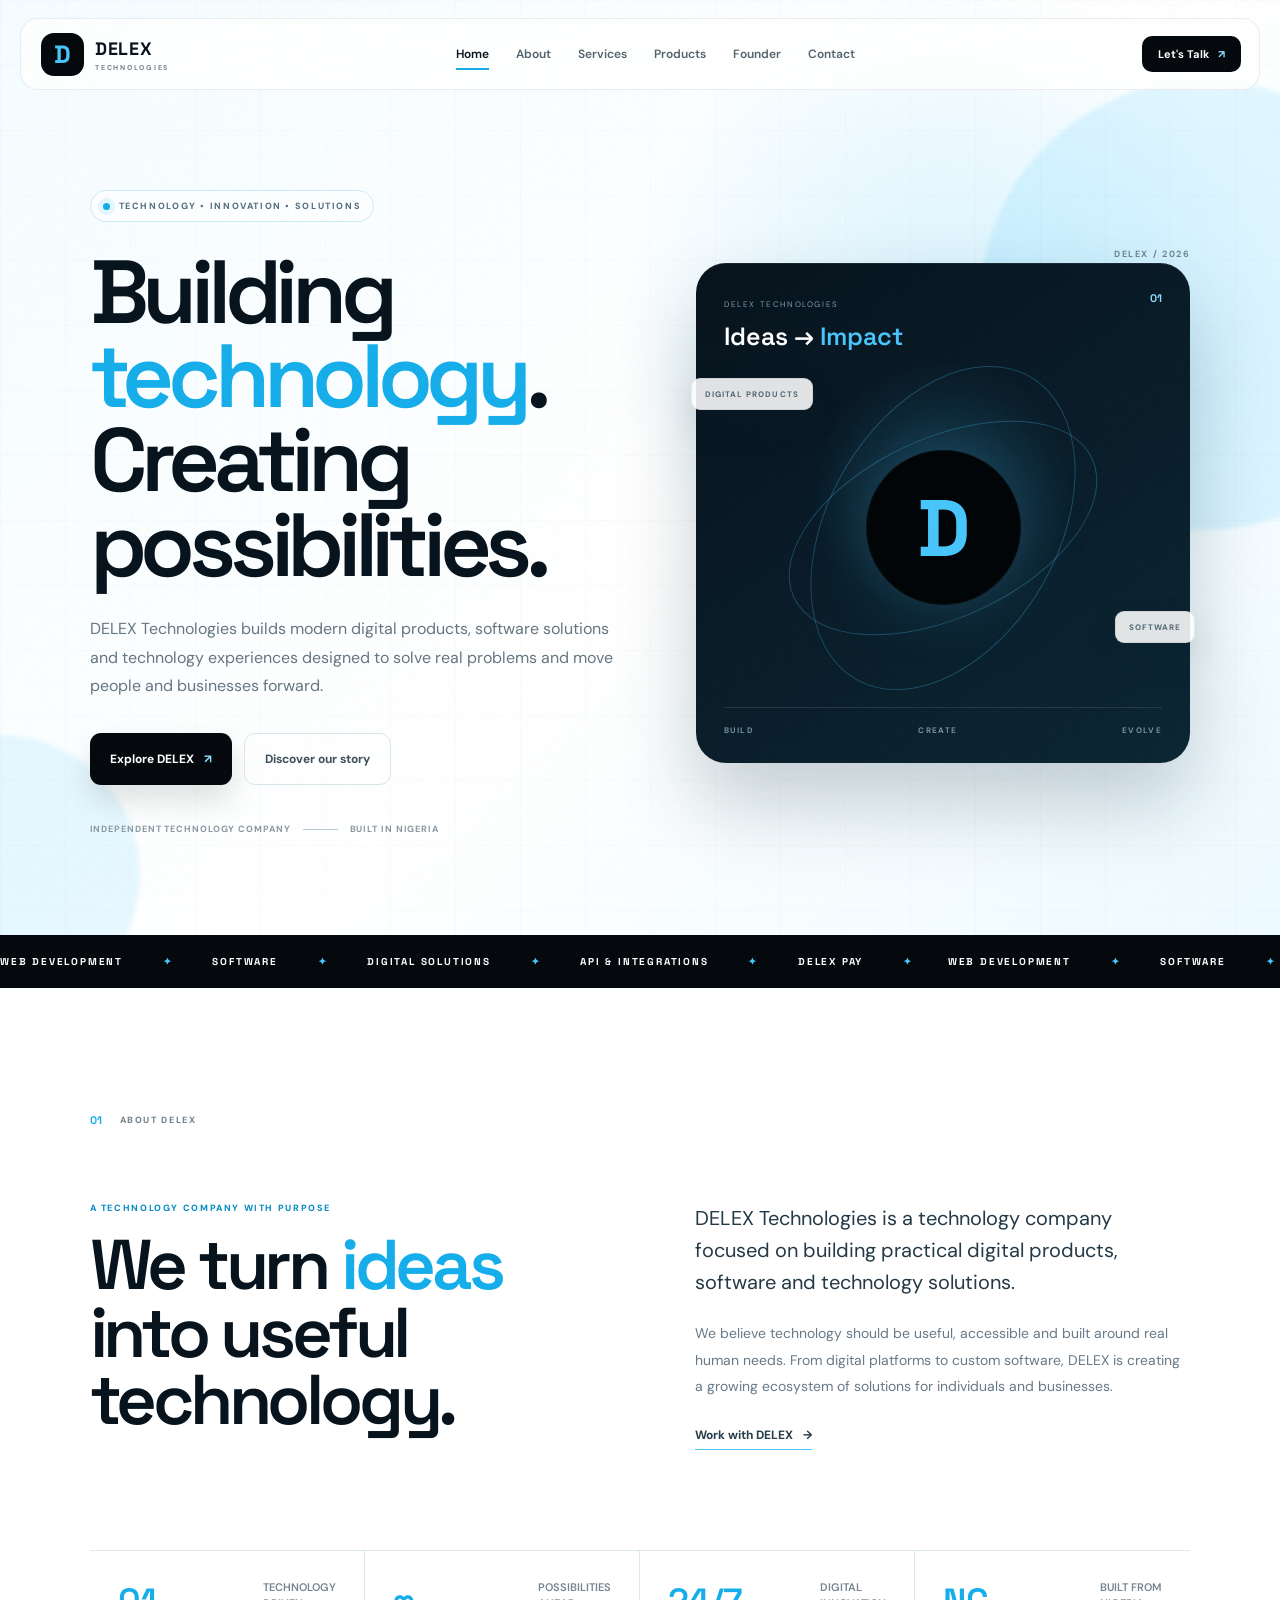
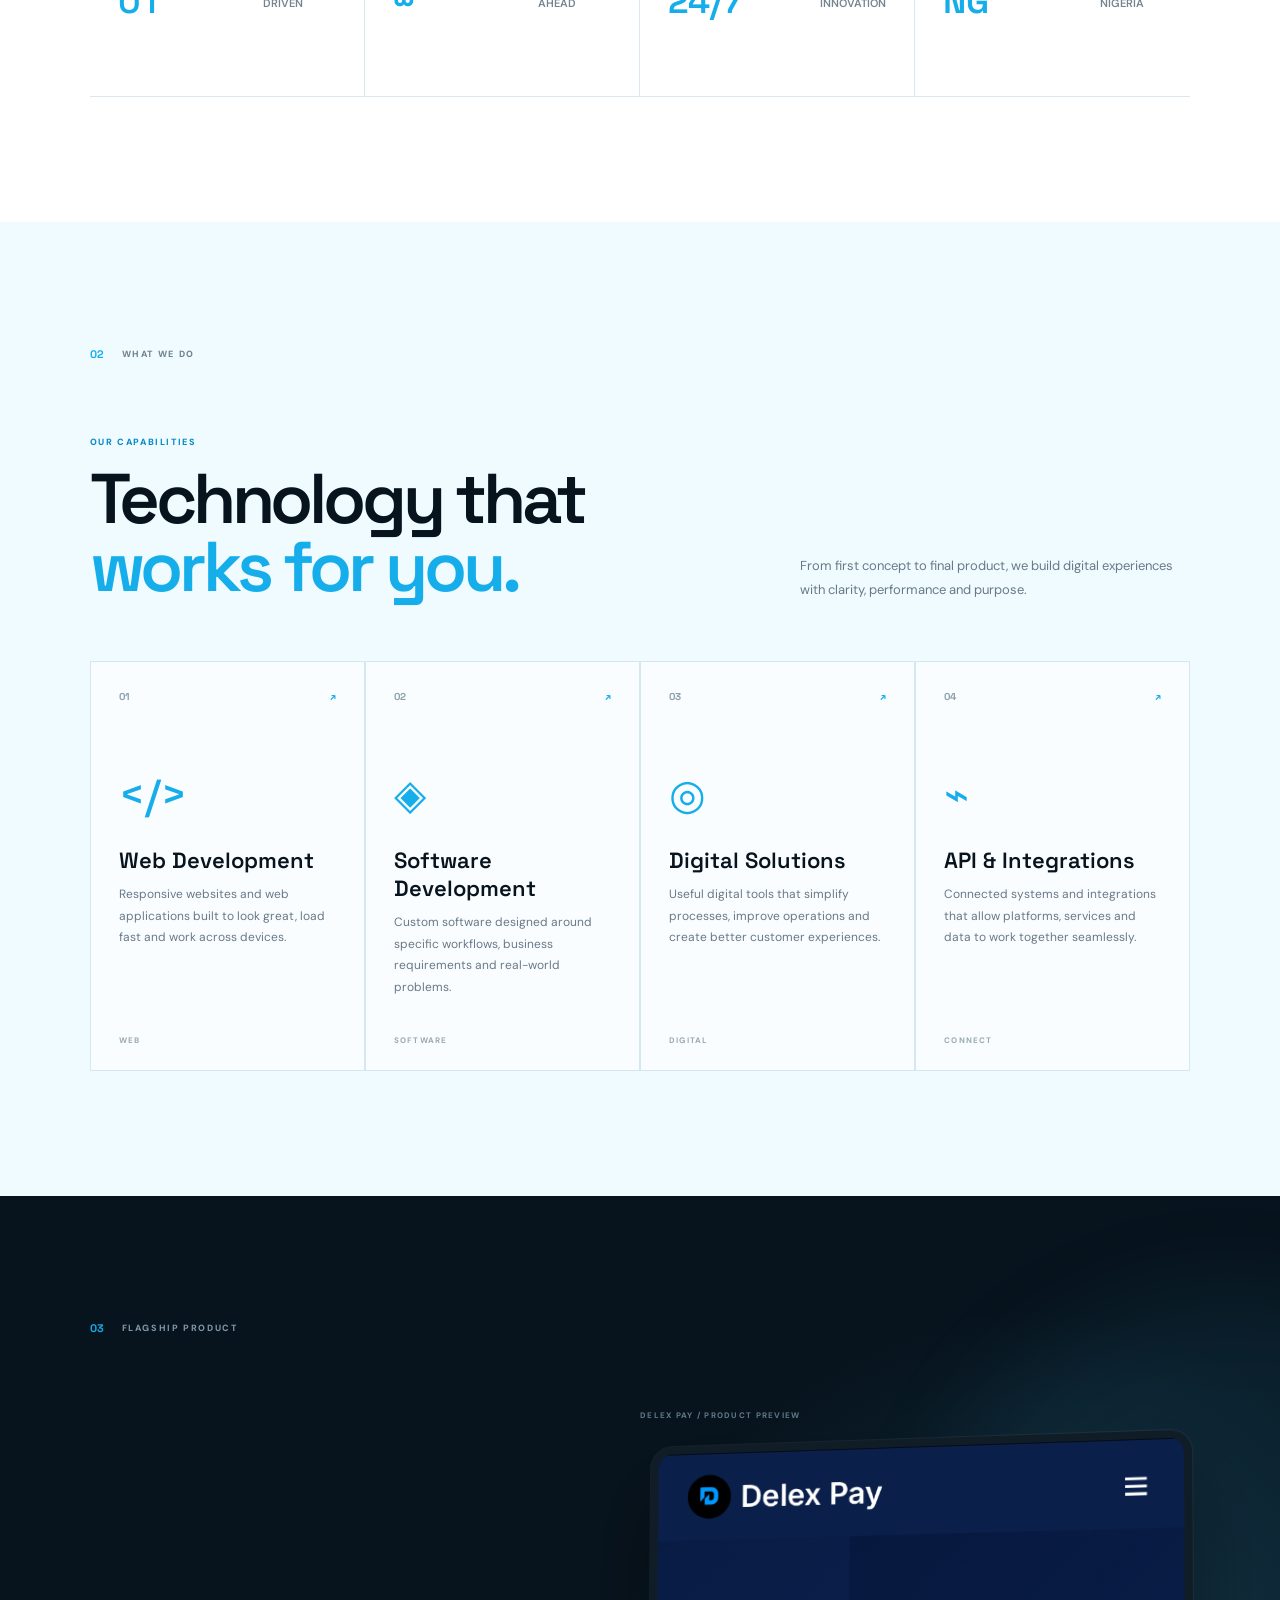
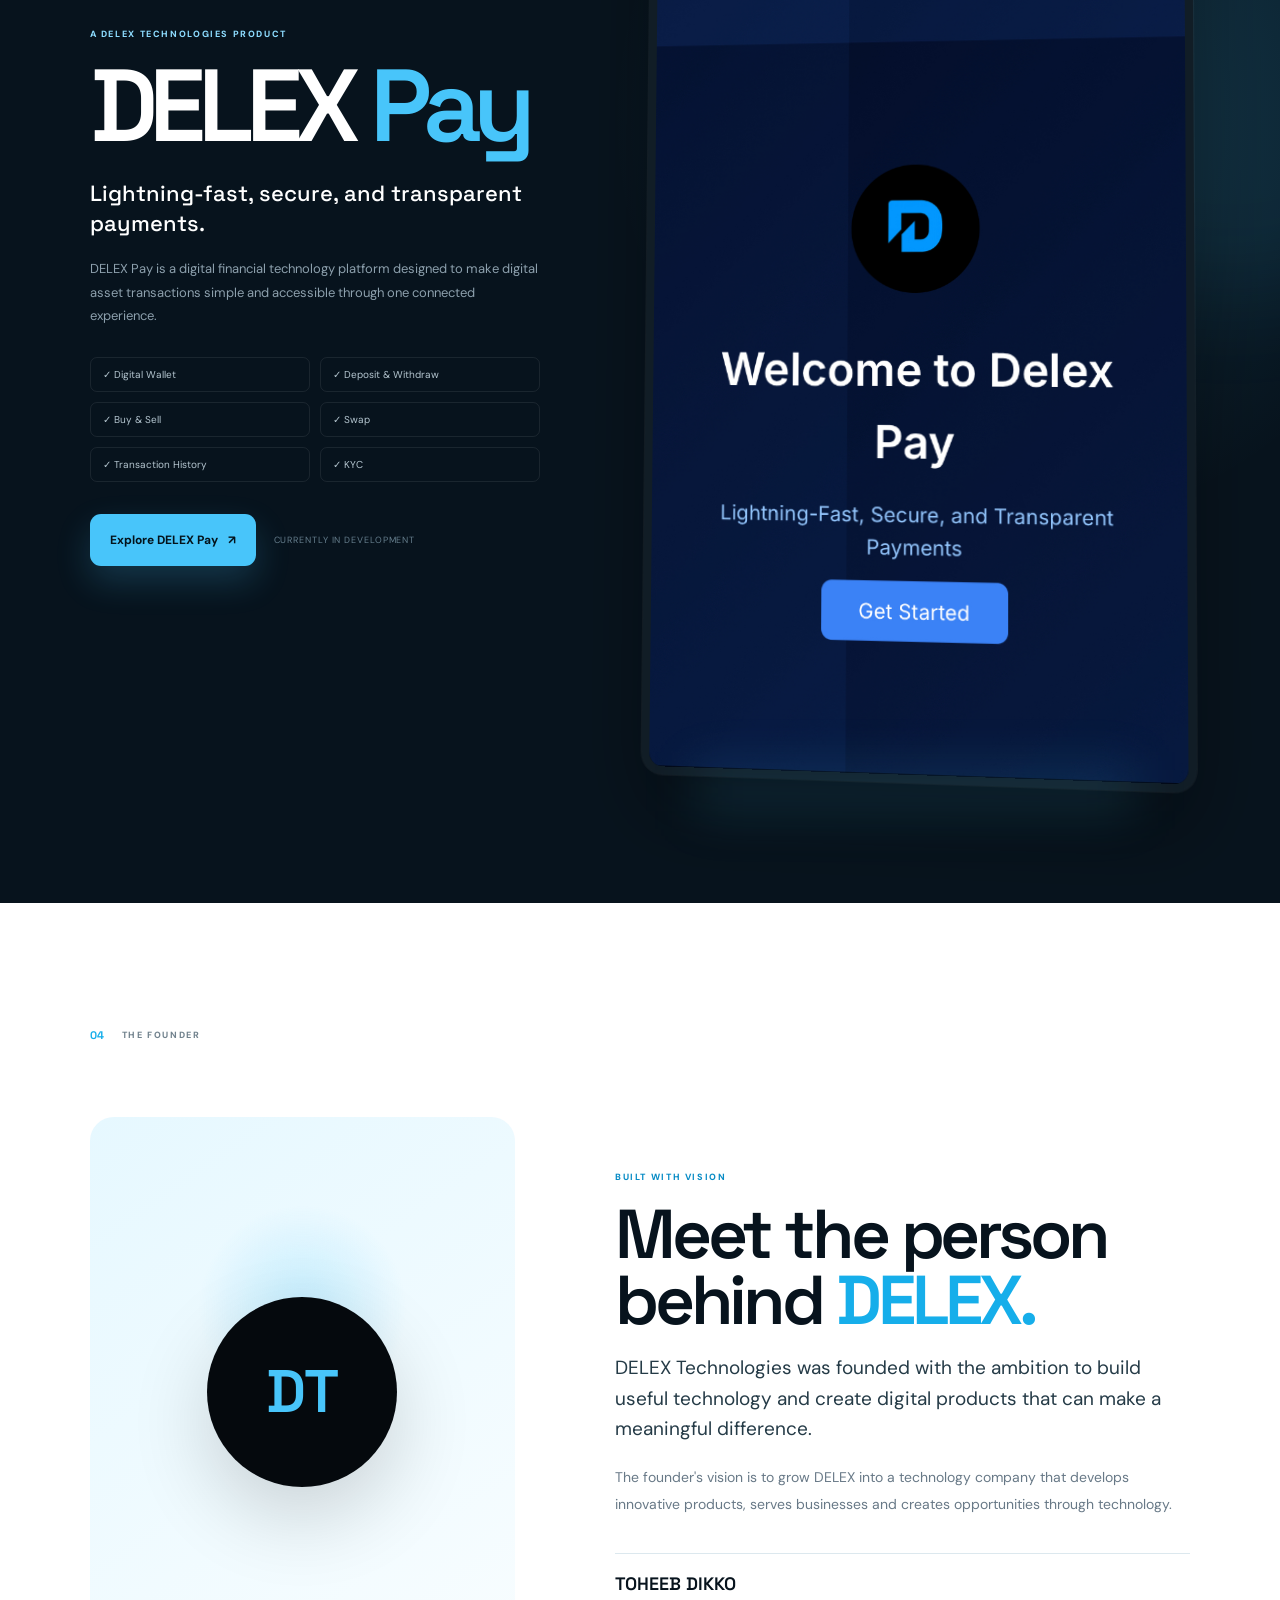
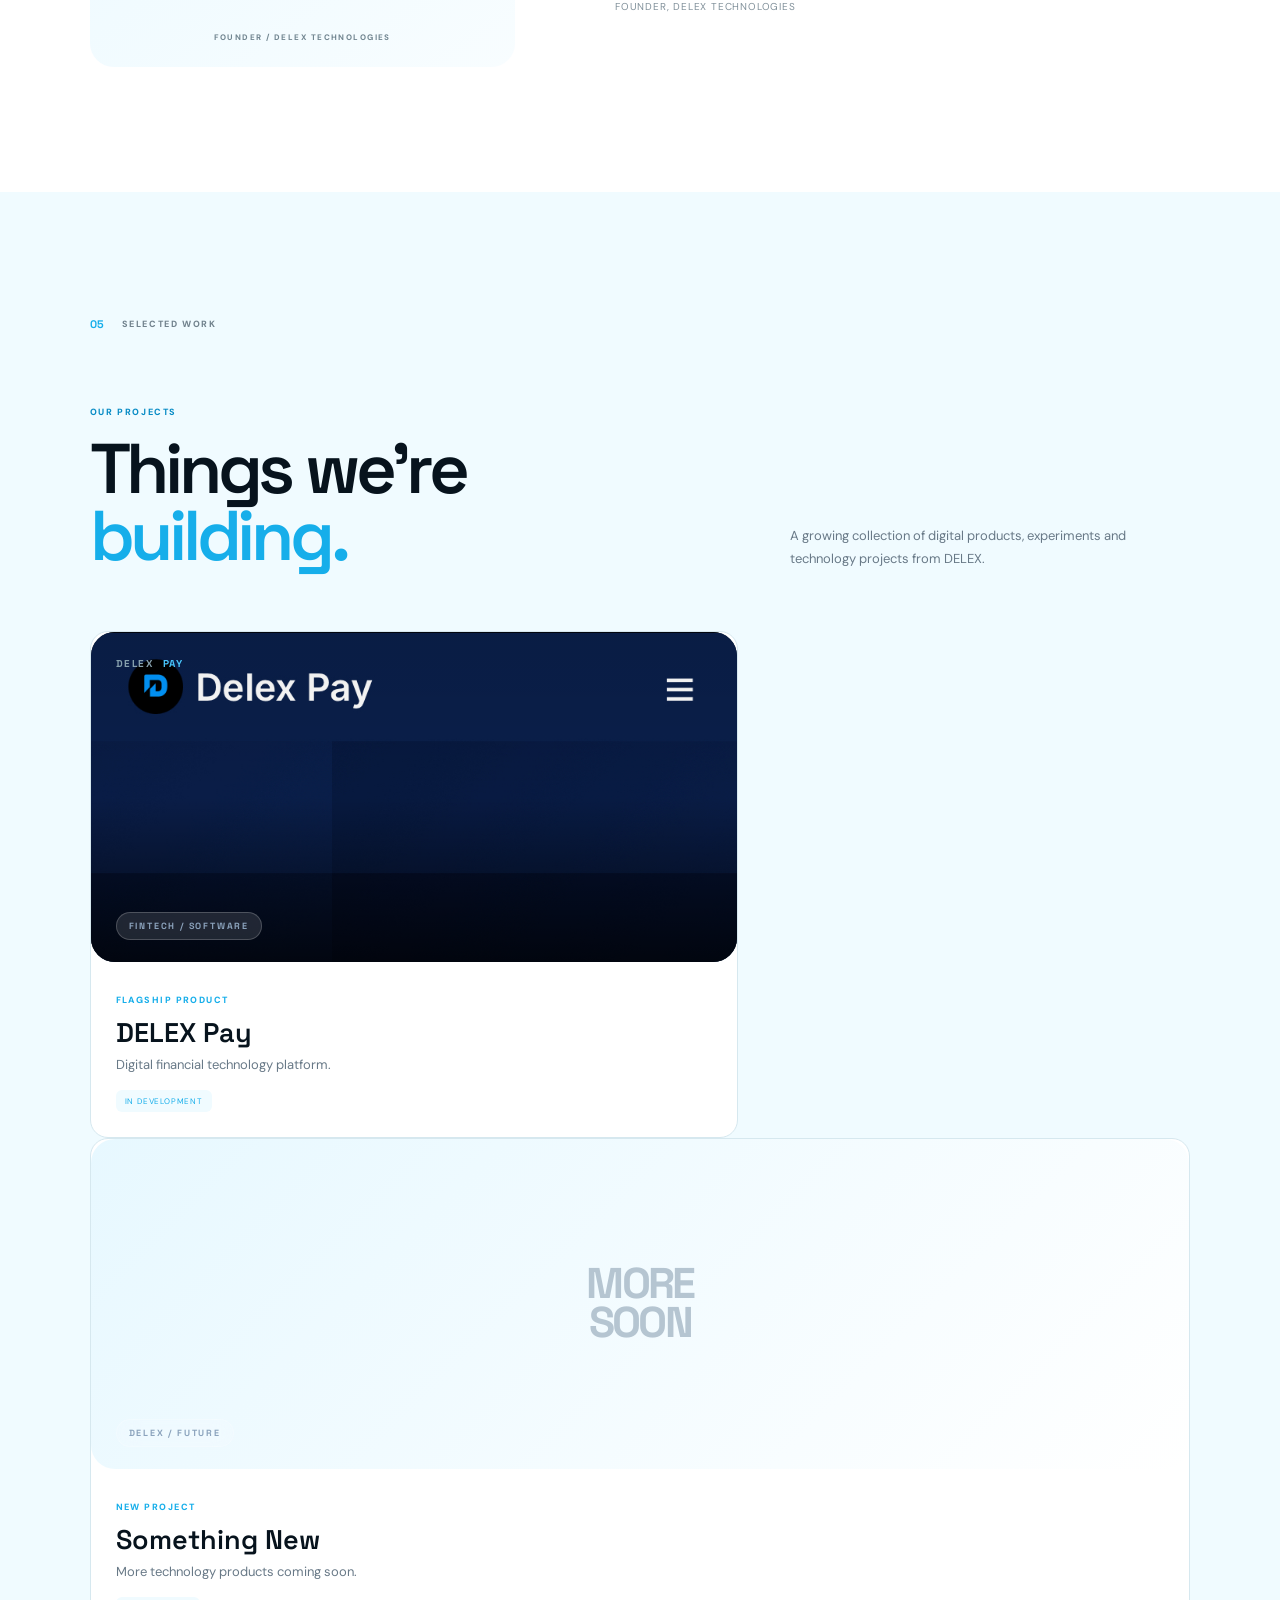
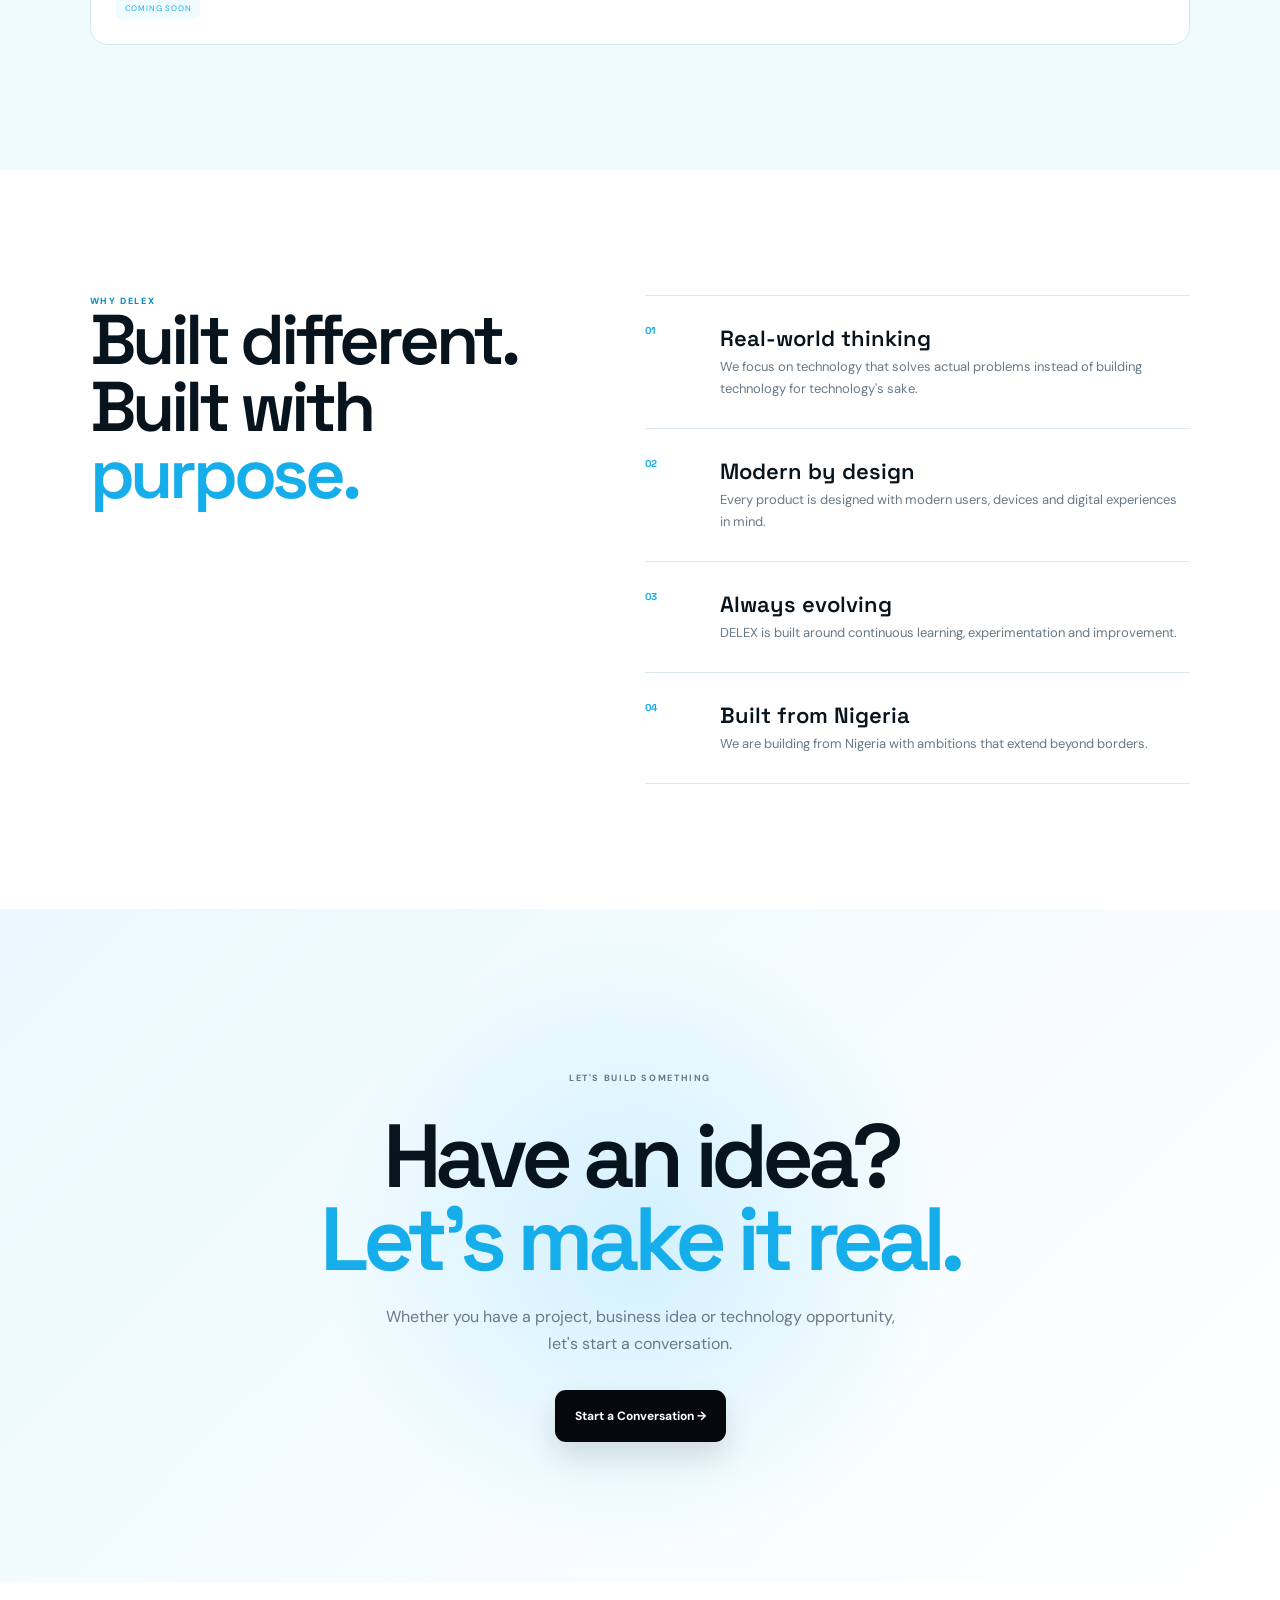
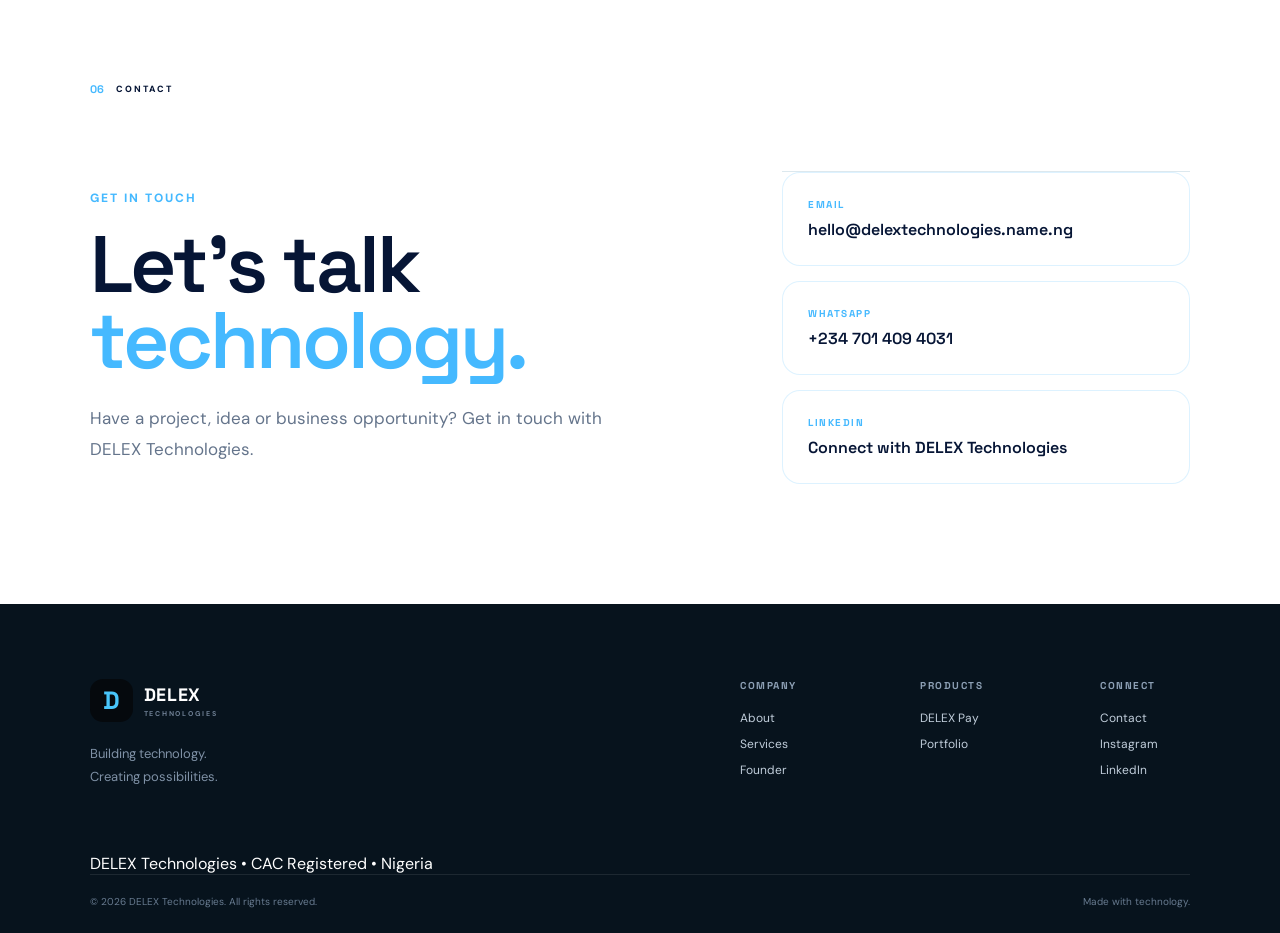
==== commit 0d05a74e: "Update contact email and add footer information Updated email address and added footer registration " ====
--- a/index.html
+++ b/index.html
@@ -12,6 +12,12 @@
   <link href="https://fonts.googleapis.com/css2?family=DM+Sans:wght@400;500;600;700&family=Space+Grotesk:wght@400;500;600;700&display=swap" rel="stylesheet">
 
   <link rel="stylesheet" href="home.css">
+  <script>
+  window.va = window.va || function () {
+    (window.vaq = window.vaq || []).push(arguments);
+  };
+</script>
+<script defer src="/_vercel/insights/script.js"></script>
 </head>
 
 <body>
@@ -863,9 +869,9 @@
 
         <div class="contact-details reveal">
 
-          <a href="mailto:dikkotoheeb@gmail.com">
+          <a href="mailto:hello@delextechnologies.name.ng">
             <small>EMAIL</small>
-            hello@delextechnologies.com
+            hello@delextechnologies.name.ng
           </a>
 
 
@@ -990,7 +996,13 @@
 
     </div>
 
-
+<div class="footer-registration">
+  <span>DELEX Technologies</span>
+  <span>•</span>
+  <span>CAC Registered</span>
+  <span>•</span>
+  <span>Nigeria</span>
+</div>
     <div class="footer-bottom">
 
       <span>
@@ -1009,4 +1021,4 @@
   <script src="home.js"></script>
 
 </body>
-</html>+</html>
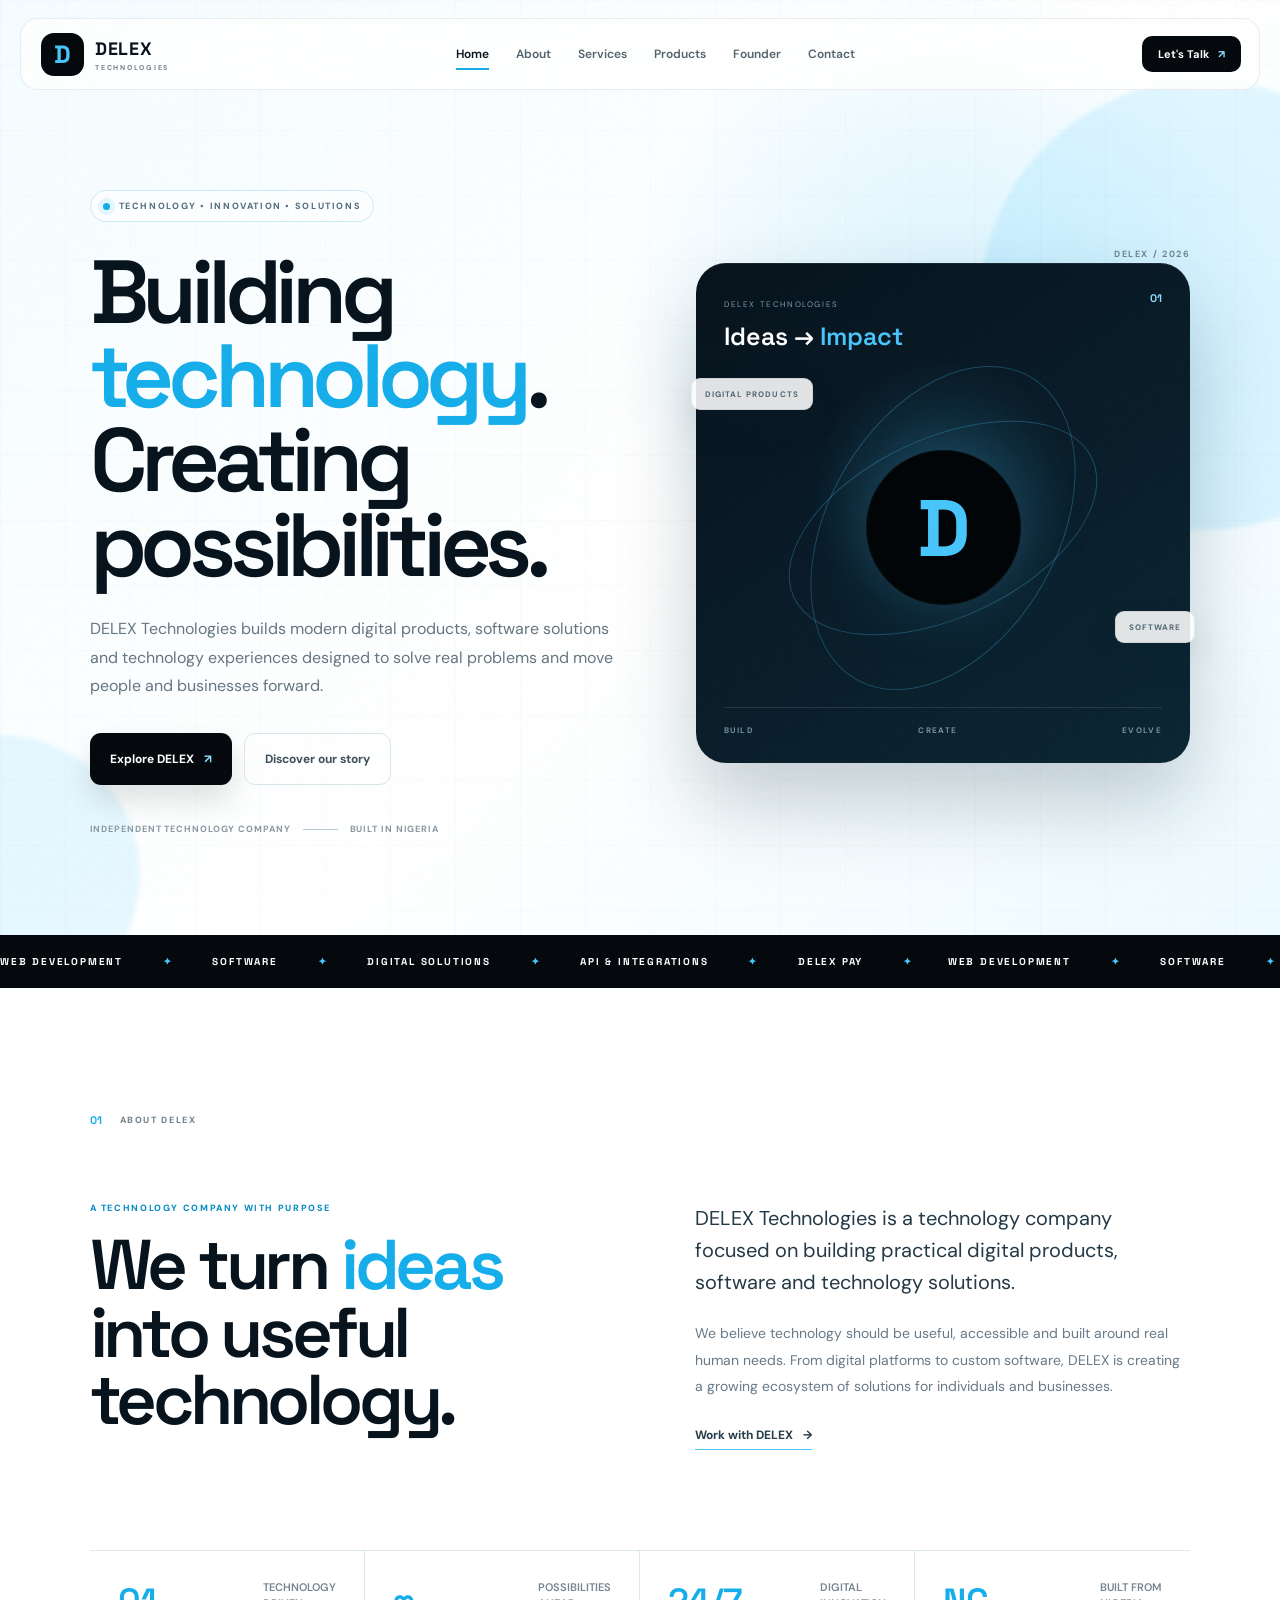
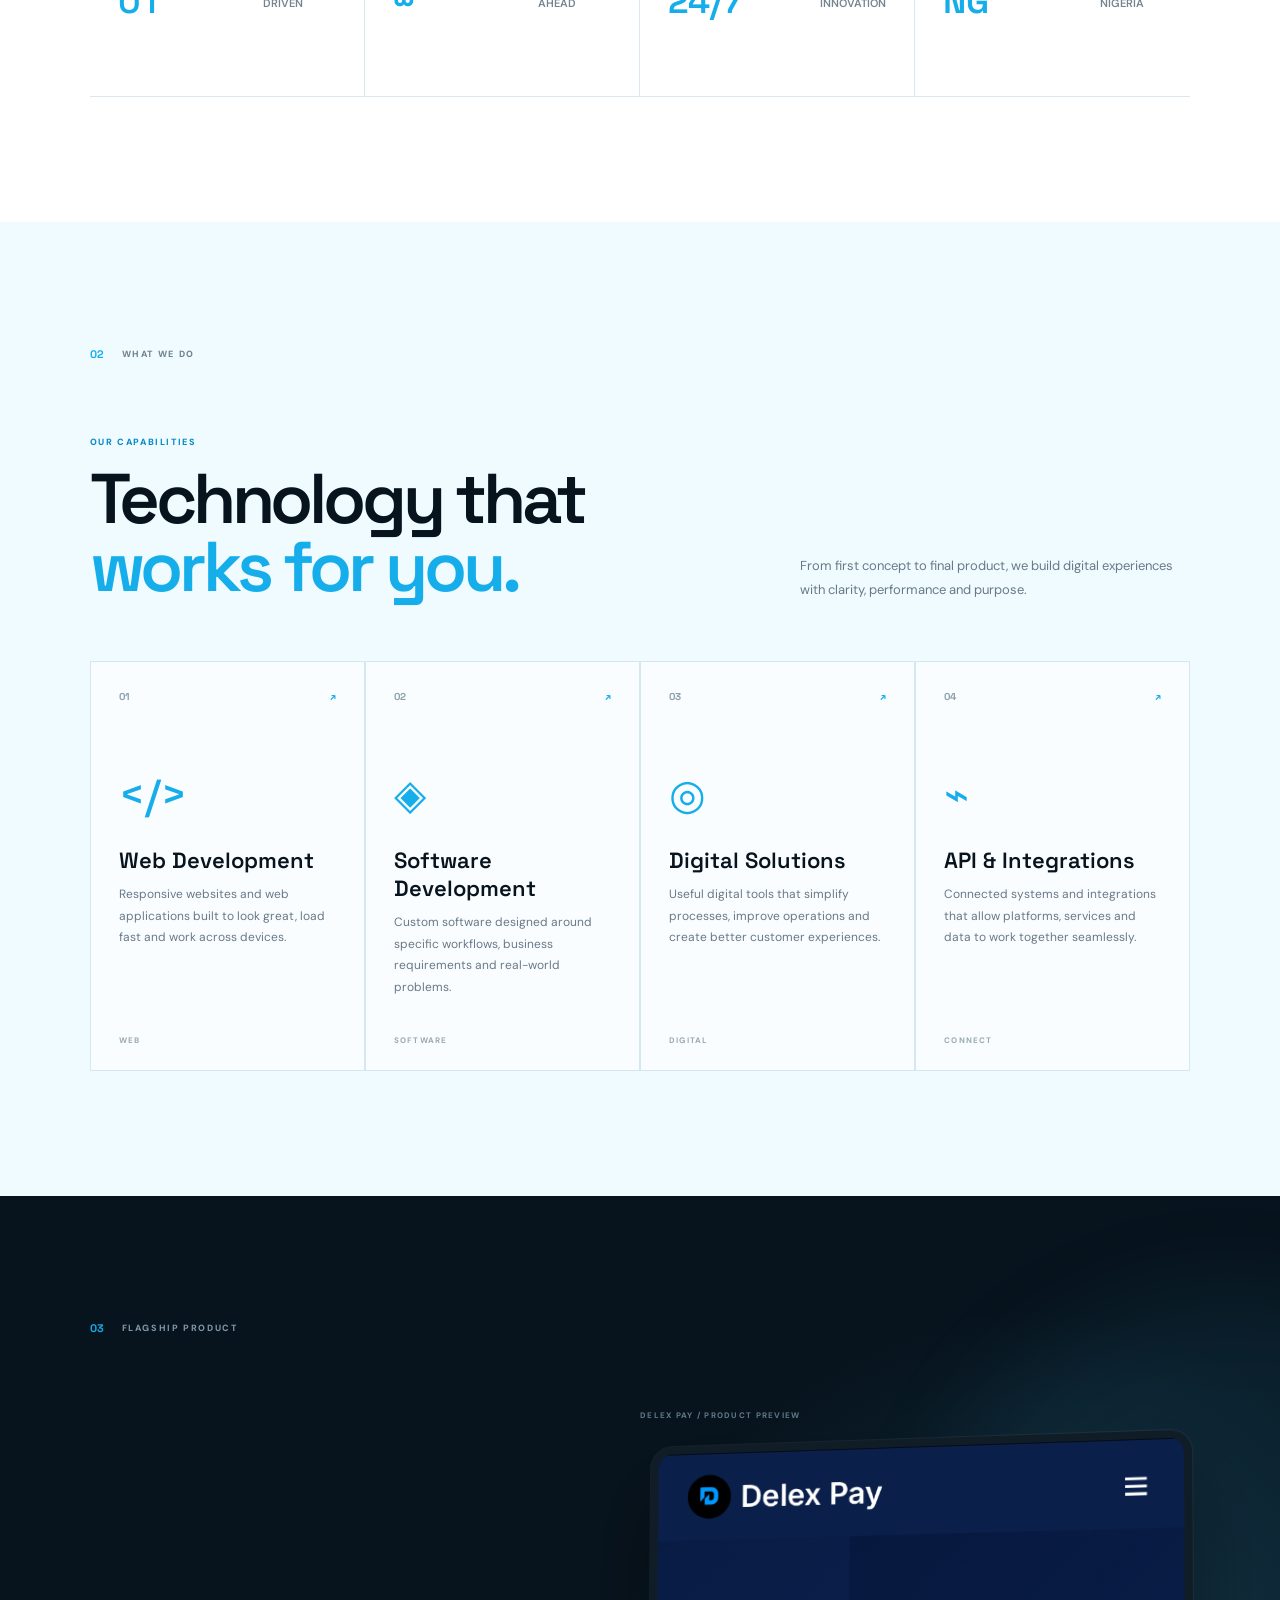
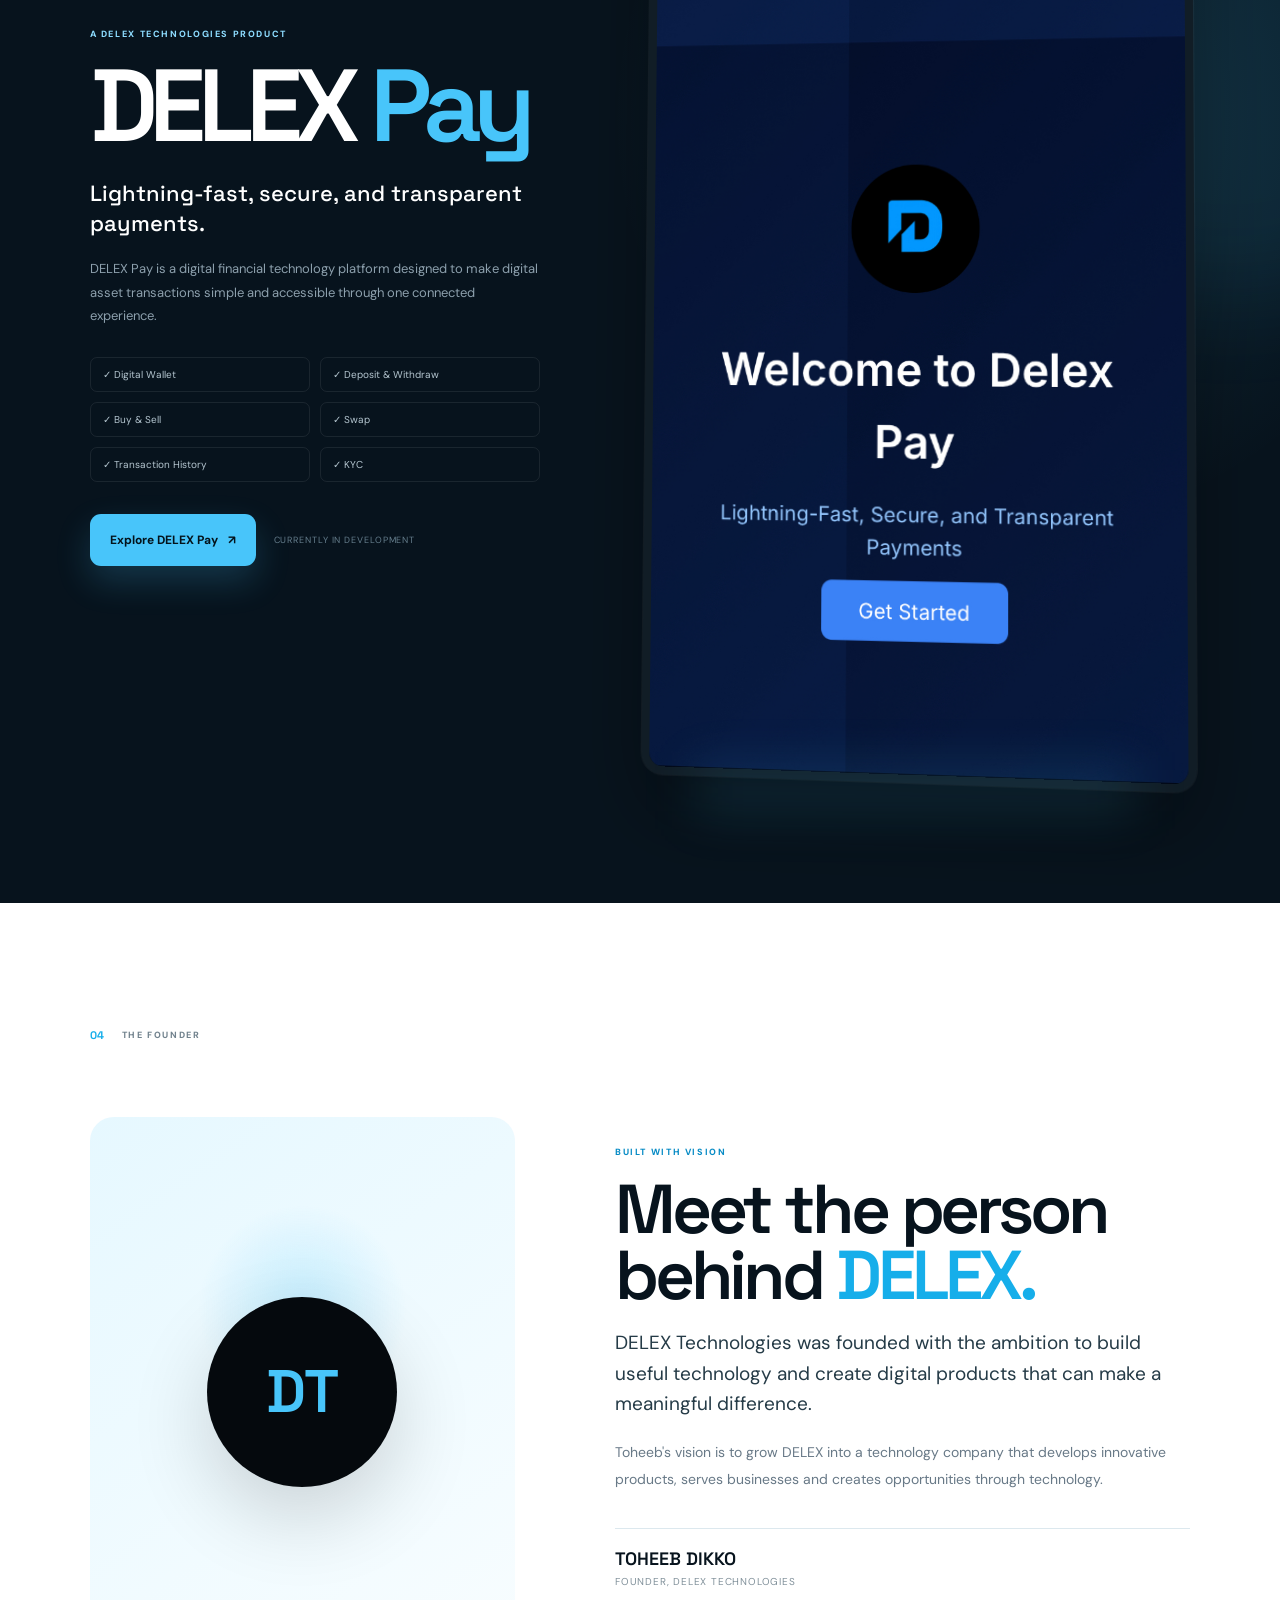
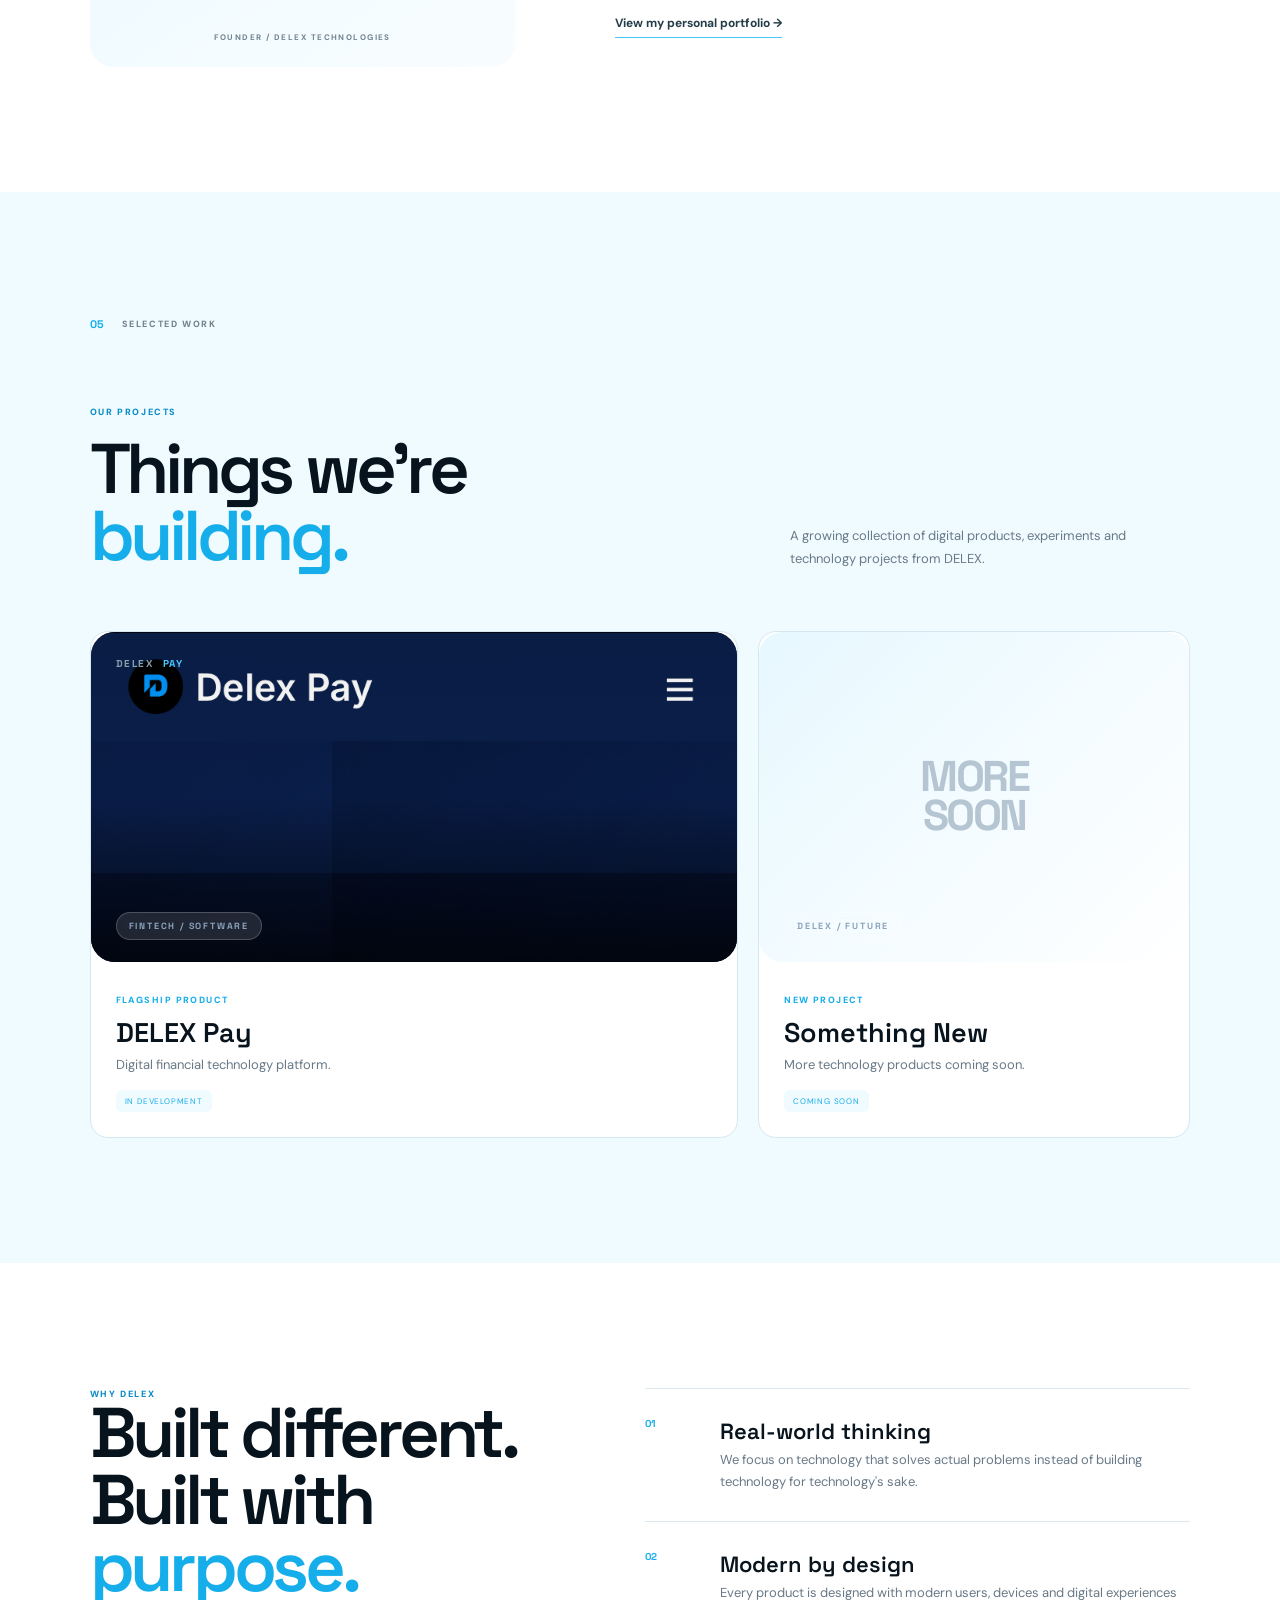
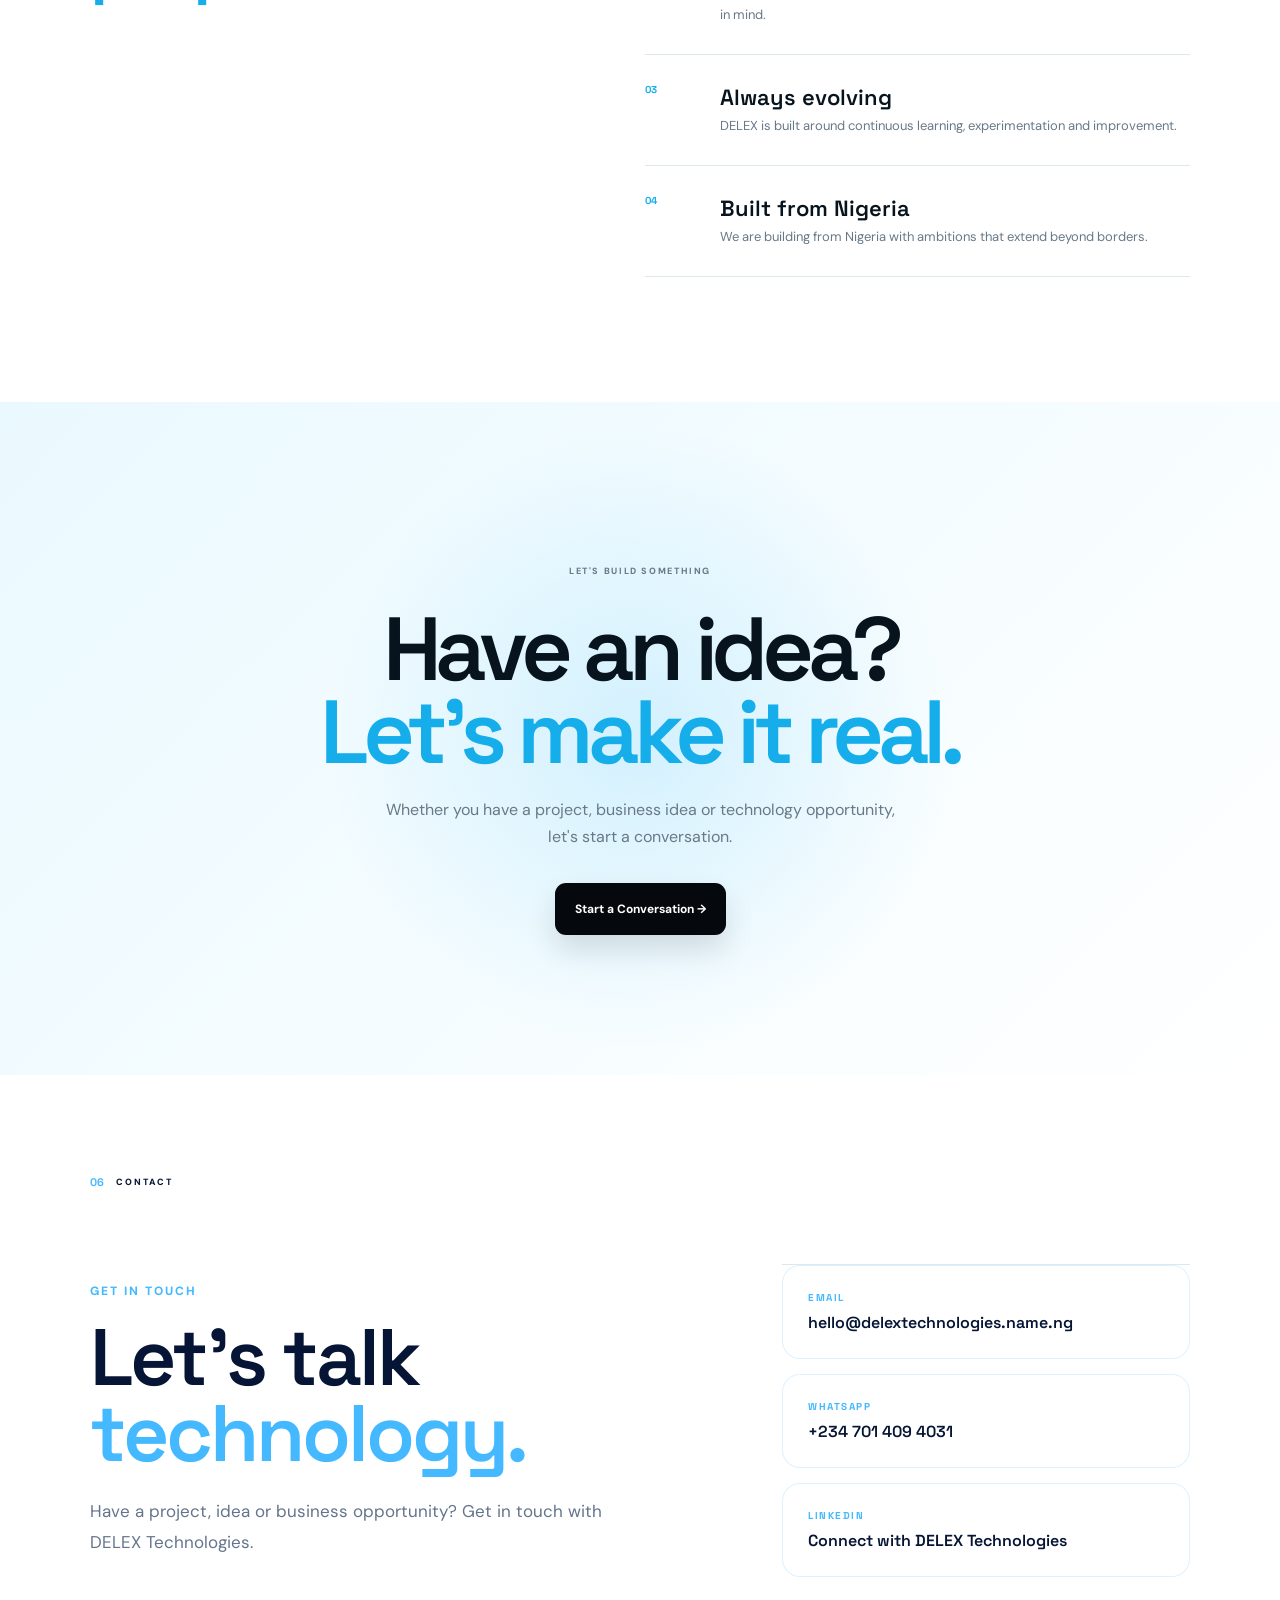
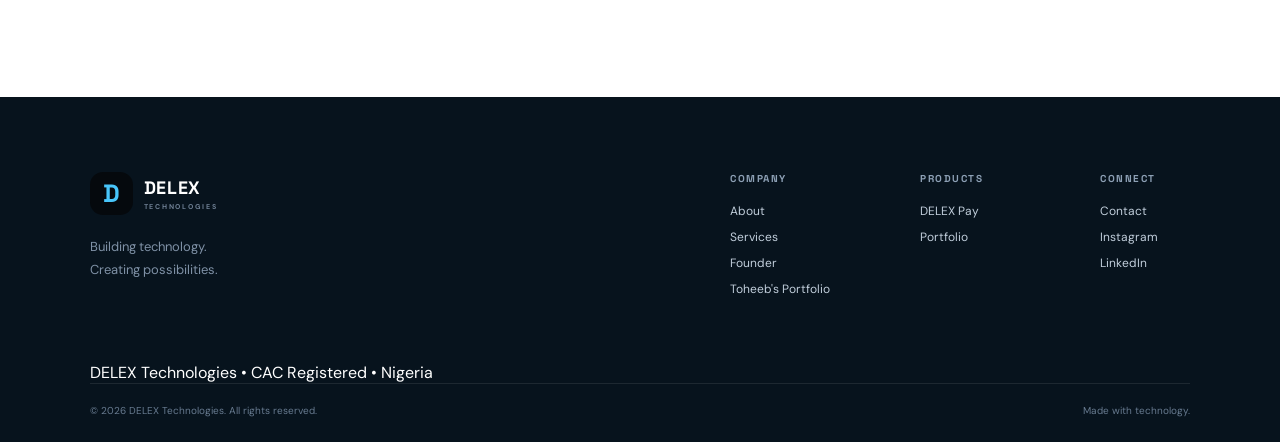
==== commit 0fadb344: "Refactor index.html for improved structure and readability Refactor HTML structure and improve forma" ====
--- a/index.html
+++ b/index.html
@@ -2,118 +2,264 @@
 <html lang="en">
 <head>
   <meta charset="UTF-8">
-  <meta name="viewport" content="width=device-width, initial-scale=1.0">
-  <meta name="theme-color" content="#eaf8ff">
-  <meta name="description" content="DELEX Technologies — Building technology. Creating possibilities.">
-  <title>DELEX Technologies | Building Technology. Creating Possibilities.</title>
-
-  <link rel="preconnect" href="https://fonts.googleapis.com">
-  <link rel="preconnect" href="https://fonts.gstatic.com" crossorigin>
-  <link href="https://fonts.googleapis.com/css2?family=DM+Sans:wght@400;500;600;700&family=Space+Grotesk:wght@400;500;600;700&display=swap" rel="stylesheet">
+
+  <meta
+    name="viewport"
+    content="width=device-width, initial-scale=1.0"
+  >
+
+  <meta
+    name="theme-color"
+    content="#eaf8ff"
+  >
+
+  <meta
+    name="description"
+    content="DELEX Technologies — Building technology. Creating possibilities."
+  >
+
+  <title>
+    DELEX Technologies | Building Technology. Creating Possibilities.
+  </title>
+
+  <link
+    rel="preconnect"
+    href="https://fonts.googleapis.com"
+  >
+
+  <link
+    rel="preconnect"
+    href="https://fonts.gstatic.com"
+    crossorigin
+  >
+
+  <link
+    href="https://fonts.googleapis.com/css2?family=DM+Sans:wght@400;500;600;700&family=Space+Grotesk:wght@400;500;600;700&display=swap"
+    rel="stylesheet"
+  >
 
   <link rel="stylesheet" href="home.css">
+
   <script>
-  window.va = window.va || function () {
-    (window.vaq = window.vaq || []).push(arguments);
-  };
-</script>
-<script defer src="/_vercel/insights/script.js"></script>
+    window.va = window.va || function () {
+      (window.vaq = window.vaq || []).push(arguments);
+    };
+  </script>
+
+  <script
+    defer
+    src="/_vercel/insights/script.js"
+  ></script>
+
 </head>
 
+
 <body>
 
   <div class="page-noise"></div>
+
   <div class="cursor-glow"></div>
 
+
   <!-- NAVBAR -->
+
   <header class="navbar" id="navbar">
 
     <a href="#home" class="brand">
-      <span class="brand-mark">D</span>
+
+      <span class="brand-mark">
+        D
+      </span>
 
       <span class="brand-word">
-        <strong>DELEX</strong>
-        <small>TECHNOLOGIES</small>
+
+        <strong>
+          DELEX
+        </strong>
+
+        <small>
+          TECHNOLOGIES
+        </small>
+
       </span>
+
     </a>
 
+
     <nav class="desktop-nav">
-      <a class="active" href="#home">Home</a>
-      <a href="#about">About</a>
-      <a href="#services">Services</a>
-      <a href="#products">Products</a>
-      <a href="#founder">Founder</a>
-      <a href="#contact">Contact</a>
+
+      <a class="active" href="#home">
+        Home
+      </a>
+
+      <a href="#about">
+        About
+      </a>
+
+      <a href="#services">
+        Services
+      </a>
+
+      <a href="#products">
+        Products
+      </a>
+
+      <a href="#founder">
+        Founder
+      </a>
+
+      <a href="#contact">
+        Contact
+      </a>
+
     </nav>
 
+
     <a href="#contact" class="nav-cta">
-      Let's Talk <span>↗</span>
+
+      Let's Talk
+
+      <span>
+        ↗
+      </span>
+
     </a>
 
-    <button class="menu-btn" id="menuBtn" aria-label="Open menu">
+
+    <button
+      class="menu-btn"
+      id="menuBtn"
+      aria-label="Open menu"
+    >
+
       <span></span>
       <span></span>
       <span></span>
+
     </button>
 
   </header>
 
+
   <!-- MOBILE MENU -->
+
   <div class="mobile-menu" id="mobileMenu">
-    <a href="#home">Home</a>
-    <a href="#about">About</a>
-    <a href="#services">Services</a>
-    <a href="#products">Products</a>
-    <a href="#founder">Founder</a>
-    <a href="#contact">Contact</a>
+
+    <a href="#home">
+      Home
+    </a>
+
+    <a href="#about">
+      About
+    </a>
+
+    <a href="#services">
+      Services
+    </a>
+
+    <a href="#products">
+      Products
+    </a>
+
+    <a href="#founder">
+      Founder
+    </a>
+
+    <a href="#contact">
+      Contact
+    </a>
 
     <a href="#contact" class="mobile-menu-cta">
       Start a conversation →
     </a>
+
   </div>
 
 
   <main>
 
+
     <!-- HERO -->
+
     <section class="hero" id="home">
 
       <div class="hero-orb orb-one"></div>
+
       <div class="hero-orb orb-two"></div>
+
       <div class="hero-grid"></div>
 
+
       <div class="hero-content reveal">
 
         <div class="eyebrow">
+
           <span class="status-dot"></span>
+
           TECHNOLOGY • INNOVATION • SOLUTIONS
-        </div>
+
+        </div>
+
 
         <h1>
-          Building <span>technology</span>.<br>
+
+          Building
+          <span>technology</span>.<br>
+
           Creating possibilities.
+
         </h1>
 
+
         <p>
+
           DELEX Technologies builds modern digital products,
           software solutions and technology experiences designed
           to solve real problems and move people and businesses forward.
+
         </p>
 
+
         <div class="hero-actions">
-          <a href="#products" class="btn btn-dark">
-            Explore DELEX <span>↗</span>
+
+          <a
+            href="#products"
+            class="btn btn-dark"
+          >
+
+            Explore DELEX
+
+            <span>
+              ↗
+            </span>
+
           </a>
 
-          <a href="#about" class="btn btn-light">
+
+          <a
+            href="#about"
+            class="btn btn-light"
+          >
+
             Discover our story
+
           </a>
-        </div>
+
+        </div>
+
 
         <div class="hero-proof">
-          <span>Independent technology company</span>
+
+          <span>
+            Independent technology company
+          </span>
+
           <span class="proof-line"></span>
-          <span>Built in Nigeria</span>
+
+          <span>
+            Built in Nigeria
+          </span>
+
         </div>
 
       </div>
@@ -125,29 +271,37 @@
           DELEX / 2026
         </div>
 
+
         <div class="floating-chip chip-one">
           DIGITAL PRODUCTS
         </div>
 
+
         <div class="floating-chip chip-two">
           SOFTWARE
         </div>
 
+
         <div class="hero-panel">
 
           <div class="panel-top">
 
             <div>
+
               <span class="tiny-label">
                 DELEX TECHNOLOGIES
               </span>
 
               <h3>
-                Ideas → <span>Impact</span>
+                Ideas →
+                <span>Impact</span>
               </h3>
+
             </div>
 
-            <span class="panel-index">01</span>
+            <span class="panel-index">
+              01
+            </span>
 
           </div>
 
@@ -159,15 +313,26 @@
             </div>
 
             <div class="orbit orbit-a"></div>
+
             <div class="orbit orbit-b"></div>
 
           </div>
 
 
           <div class="panel-bottom">
-            <span>BUILD</span>
-            <span>CREATE</span>
-            <span>EVOLVE</span>
+
+            <span>
+              BUILD
+            </span>
+
+            <span>
+              CREATE
+            </span>
+
+            <span>
+              EVOLVE
+            </span>
+
           </div>
 
         </div>
@@ -177,12 +342,15 @@
     </section>
 
 
+
     <!-- MARQUEE -->
+
     <section class="marquee-section">
 
       <div class="marquee">
 
         <div>
+
           WEB DEVELOPMENT
           <span>✦</span>
 
@@ -197,9 +365,12 @@
 
           DELEX PAY
           <span>✦</span>
-        </div>
+
+        </div>
+
 
         <div>
+
           WEB DEVELOPMENT
           <span>✦</span>
 
@@ -214,6 +385,7 @@
 
           DELEX PAY
           <span>✦</span>
+
         </div>
 
       </div>
@@ -221,12 +393,24 @@
     </section>
 
 
+
     <!-- ABOUT -->
-    <section class="section about" id="about">
+
+    <section
+      class="section about"
+      id="about"
+    >
 
       <div class="section-head reveal">
-        <span class="section-number">01</span>
-        <span class="section-label">ABOUT DELEX</span>
+
+        <span class="section-number">
+          01
+        </span>
+
+        <span class="section-label">
+          ABOUT DELEX
+        </span>
+
       </div>
 
 
@@ -239,8 +423,12 @@
           </p>
 
           <h2>
-            We turn <span>ideas</span><br>
+
+            We turn
+            <span>ideas</span><br>
+
             into useful technology.
+
           </h2>
 
         </div>
@@ -249,19 +437,31 @@
         <div class="about-copy reveal">
 
           <p class="large-copy">
+
             DELEX Technologies is a technology company focused on building
             practical digital products, software and technology solutions.
+
           </p>
 
+
           <p>
+
             We believe technology should be useful, accessible and built around
             real human needs. From digital platforms to custom software,
             DELEX is creating a growing ecosystem of solutions for individuals
             and businesses.
+
           </p>
 
-          <a class="text-link" href="#contact">
-            Work with DELEX <span>→</span>
+
+          <a
+            class="text-link"
+            href="#contact"
+          >
+
+            Work with DELEX
+            <span>→</span>
+
           </a>
 
         </div>
@@ -272,35 +472,58 @@
       <div class="stats-grid reveal">
 
         <div class="stat-card">
-          <strong>01</strong>
+
+          <strong>
+            01
+          </strong>
+
           <span>
             Technology<br>
             Driven
           </span>
-        </div>
+
+        </div>
+
 
         <div class="stat-card">
-          <strong>∞</strong>
+
+          <strong>
+            ∞
+          </strong>
+
           <span>
             Possibilities<br>
             Ahead
           </span>
-        </div>
+
+        </div>
+
 
         <div class="stat-card">
-          <strong>24/7</strong>
+
+          <strong>
+            24/7
+          </strong>
+
           <span>
             Digital<br>
             Innovation
           </span>
-        </div>
+
+        </div>
+
 
         <div class="stat-card">
-          <strong>NG</strong>
+
+          <strong>
+            NG
+          </strong>
+
           <span>
             Built from<br>
             Nigeria
           </span>
+
         </div>
 
       </div>
@@ -308,12 +531,24 @@
     </section>
 
 
+
     <!-- SERVICES -->
-    <section class="section services" id="services">
+
+    <section
+      class="section services"
+      id="services"
+    >
 
       <div class="section-head reveal">
-        <span class="section-number">02</span>
-        <span class="section-label">WHAT WE DO</span>
+
+        <span class="section-number">
+          02
+        </span>
+
+        <span class="section-label">
+          WHAT WE DO
+        </span>
+
       </div>
 
 
@@ -326,15 +561,23 @@
           </p>
 
           <h2>
+
             Technology that<br>
-            <span>works for you.</span>
+
+            <span>
+              works for you.
+            </span>
+
           </h2>
 
         </div>
 
+
         <p>
+
           From first concept to final product, we build digital
           experiences with clarity, performance and purpose.
+
         </p>
 
       </div>
@@ -342,25 +585,39 @@
 
       <div class="services-grid">
 
+
         <article class="service-card reveal">
 
           <div class="service-top">
-            <span>01</span>
-            <i>↗</i>
-          </div>
+
+            <span>
+              01
+            </span>
+
+            <i>
+              ↗
+            </i>
+
+          </div>
+
 
           <div class="service-icon">
             &lt;/&gt;
           </div>
+
 
           <h3>
             Web Development
           </h3>
 
+
           <p>
+
             Responsive websites and web applications built to look great,
             load fast and work across devices.
+
           </p>
+
 
           <span class="service-tag">
             WEB
@@ -369,25 +626,39 @@
         </article>
 
 
+
         <article class="service-card reveal">
 
           <div class="service-top">
-            <span>02</span>
-            <i>↗</i>
-          </div>
+
+            <span>
+              02
+            </span>
+
+            <i>
+              ↗
+            </i>
+
+          </div>
+
 
           <div class="service-icon">
             ◈
           </div>
+
 
           <h3>
             Software Development
           </h3>
 
+
           <p>
+
             Custom software designed around specific workflows,
             business requirements and real-world problems.
+
           </p>
+
 
           <span class="service-tag">
             SOFTWARE
@@ -396,25 +667,39 @@
         </article>
 
 
+
         <article class="service-card reveal">
 
           <div class="service-top">
-            <span>03</span>
-            <i>↗</i>
-          </div>
+
+            <span>
+              03
+            </span>
+
+            <i>
+              ↗
+            </i>
+
+          </div>
+
 
           <div class="service-icon">
             ◎
           </div>
+
 
           <h3>
             Digital Solutions
           </h3>
 
+
           <p>
+
             Useful digital tools that simplify processes,
             improve operations and create better customer experiences.
+
           </p>
+
 
           <span class="service-tag">
             DIGITAL
@@ -423,25 +708,39 @@
         </article>
 
 
+
         <article class="service-card reveal">
 
           <div class="service-top">
-            <span>04</span>
-            <i>↗</i>
-          </div>
+
+            <span>
+              04
+            </span>
+
+            <i>
+              ↗
+            </i>
+
+          </div>
+
 
           <div class="service-icon">
             ⌁
           </div>
+
 
           <h3>
             API & Integrations
           </h3>
 
+
           <p>
+
             Connected systems and integrations that allow platforms,
             services and data to work together seamlessly.
+
           </p>
+
 
           <span class="service-tag">
             CONNECT
@@ -454,14 +753,27 @@
     </section>
 
 
+
     <!-- DELEX PAY -->
-    <section class="product-section" id="products">
+
+    <section
+      class="product-section"
+      id="products"
+    >
 
       <div class="product-glow"></div>
 
+
       <div class="section-head dark-head reveal">
-        <span class="section-number">03</span>
-        <span class="section-label">FLAGSHIP PRODUCT</span>
+
+        <span class="section-number">
+          03
+        </span>
+
+        <span class="section-label">
+          FLAGSHIP PRODUCT
+        </span>
+
       </div>
 
 
@@ -473,37 +785,72 @@
             A DELEX TECHNOLOGIES PRODUCT
           </span>
 
+
           <h2>
             DELEX <span>Pay</span>
           </h2>
 
+
           <p class="product-lead">
             Lightning-fast, secure, and transparent payments.
           </p>
 
+
           <p>
+
             DELEX Pay is a digital financial technology platform designed
             to make digital asset transactions simple and accessible through
             one connected experience.
+
           </p>
 
 
           <div class="product-feature-list">
 
-            <span>✓ Digital Wallet</span>
-            <span>✓ Deposit & Withdraw</span>
-            <span>✓ Buy & Sell</span>
-            <span>✓ Swap</span>
-            <span>✓ Transaction History</span>
-            <span>✓ KYC</span>
+            <span>
+              ✓ Digital Wallet
+            </span>
+
+            <span>
+              ✓ Deposit & Withdraw
+            </span>
+
+            <span>
+              ✓ Buy & Sell
+            </span>
+
+            <span>
+              ✓ Swap
+            </span>
+
+            <span>
+              ✓ Transaction History
+            </span>
+
+            <span>
+              ✓ KYC
+            </span>
 
           </div>
 
 
           <div class="product-actions">
-            <a href="https://delexpay.vercel.app"class="btn btn-blue">
-              Explore DELEX Pay <span>↗</span>
+
+            <a
+              href="https://delexpay.vercel.app"
+              target="_blank"
+              rel="noopener noreferrer"
+              class="btn btn-blue"
+            >
+
+              Explore DELEX Pay
+
+              <span>
+                ↗
+              </span>
+
             </a>
+
 
             <span class="coming-soon">
               Currently in development
@@ -520,12 +867,16 @@
             DELEX PAY / PRODUCT PREVIEW
           </div>
 
+
           <div class="product-screen">
+
             <img
               src="IMG_5409.jpg"
               alt="DELEX Pay homepage preview"
             >
-          </div>
+
+          </div>
+
 
           <div class="screen-reflection"></div>
 
@@ -536,16 +887,29 @@
     </section>
 
 
+
     <!-- FOUNDER -->
-    <section class="section founder" id="founder">
+
+    <section
+      class="section founder"
+      id="founder"
+    >
 
       <div class="section-head reveal">
-        <span class="section-number">04</span>
-        <span class="section-label">THE FOUNDER</span>
+
+        <span class="section-number">
+          04
+        </span>
+
+        <span class="section-label">
+          THE FOUNDER
+        </span>
+
       </div>
 
 
       <div class="founder-layout">
+
 
         <div class="founder-photo reveal">
 
@@ -570,27 +934,62 @@
             BUILT WITH VISION
           </p>
 
+
           <h2>
+
             Meet the person<br>
-            behind <span>DELEX.</span>
+
+            behind
+            <span>
+              DELEX.
+            </span>
+
           </h2>
 
+
           <p class="large-copy">
+
             DELEX Technologies was founded with the ambition
             to build useful technology and create digital products
             that can make a meaningful difference.
+
           </p>
 
+
           <p>
-            The founder's vision is to grow DELEX into a technology
+
+            Toheeb's vision is to grow DELEX into a technology
             company that develops innovative products, serves businesses
             and creates opportunities through technology.
+
           </p>
 
+
           <div class="founder-signature">
-            <strong>TOHEEB DIKKO</strong>
-            <span>Founder, DELEX Technologies</span>
-          </div>
+
+            <strong>
+              TOHEEB DIKKO
+            </strong>
+
+            <span>
+              Founder, DELEX Technologies
+            </span>
+
+          </div>
+
+
+          <!-- PERSONAL PORTFOLIO LINK -->
+
+          <a
+            href="https://dikkottoheeb.vercel.app"
+            target="_blank"
+            rel="noopener noreferrer"
+            class="text-link"
+          >
+
+            View my personal portfolio →
+
+          </a>
 
         </div>
 
@@ -599,92 +998,137 @@
     </section>
 
 
+
     <!-- PORTFOLIO -->
-    <section class="section portfolio" id="portfolio">
+
+    <section
+      class="section portfolio"
+      id="portfolio"
+    >
 
       <div class="section-head reveal">
-        <span class="section-number">05</span>
-        <span class="section-label">SELECTED WORK</span>
+
+        <span class="section-number">
+          05
+        </span>
+
+        <span class="section-label">
+          SELECTED WORK
+        </span>
+
       </div>
 
 
       <div class="portfolio-title reveal">
 
         <div>
+
           <p class="mini-kicker">
             OUR PROJECTS
           </p>
 
+
           <h2>
+
             Things we're<br>
-            <span>building.</span>
+
+            <span>
+              building.
+            </span>
+
           </h2>
-        </div>
+
+        </div>
+
 
         <p>
+
           A growing collection of digital products,
           experiments and technology projects from DELEX.
+
         </p>
 
       </div>
 
 
-<div class="portfolio-grid">
-
-  <article class="portfolio-card featured reveal">
-
-    <div class="portfolio-art">
-
-      <img
-        src="IMG_5409.jpg"
-        alt="DELEX Pay Platform"
-        class="portfolio-screenshot"
-      >
-
-      <div class="portfolio-overlay">
-        <span class="art-label">FINTECH / SOFTWARE</span>
-
-        <div class="portfolio-art-text">
-          DELEX
-          <strong>PAY</strong>
-        </div>
-      </div>
-
-    </div>
-
-    <div class="portfolio-meta">
-
-      <span>
-        FLAGSHIP PRODUCT
-      </span>
-
-      <h3>
-        DELEX Pay
-      </h3>
-
-      <p>
-        Digital financial technology platform.
-      </p>
-
-      <span class="project-status">
-        IN DEVELOPMENT
-      </span>
-
-    </div>
-
-  </article>
-
-</div>
-
+      <div class="portfolio-grid">
+
+
+        <!-- DELEX PAY -->
+
+        <article class="portfolio-card featured reveal">
+
+          <div class="portfolio-art">
+
+            <img
+              src="IMG_5409.jpg"
+              alt="DELEX Pay Platform"
+              class="portfolio-screenshot"
+            >
+
+
+            <div class="portfolio-overlay">
+
+              <span class="art-label">
+                FINTECH / SOFTWARE
+              </span>
+
+
+              <div class="portfolio-art-text">
+
+                DELEX
+
+                <strong>
+                  PAY
+                </strong>
+
+              </div>
+
+            </div>
+
+          </div>
+
+
+          <div class="portfolio-meta">
+
+            <span>
+              FLAGSHIP PRODUCT
+            </span>
+
+
+            <h3>
+              DELEX Pay
+            </h3>
+
+
+            <p>
+              Digital financial technology platform.
+            </p>
+
+
+            <span class="project-status">
+              IN DEVELOPMENT
+            </span>
+
+          </div>
+
+        </article>
+
+
+
+        <!-- FUTURE PROJECT -->
 
         <article class="portfolio-card reveal">
 
           <div class="portfolio-art portfolio-art-light">
 
             <div class="coming-art">
+
               MORE<br>
               SOON
+
             </div>
+
 
             <span class="art-label">
               DELEX / FUTURE
@@ -698,15 +1142,18 @@
             <span>
               NEW PROJECT
             </span>
+
 
             <h3>
               Something New
             </h3>
 
+
             <p>
               More technology products coming soon.
             </p>
 
+
             <span class="project-status">
               COMING SOON
             </span>
@@ -720,10 +1167,13 @@
     </section>
 
 
+
     <!-- WHY DELEX -->
+
     <section class="why-section">
 
       <div class="why-grid">
+
 
         <div class="why-title reveal">
 
@@ -731,9 +1181,16 @@
             WHY DELEX
           </p>
 
+
           <h2>
+
             Built different.<br>
-            Built with <span>purpose.</span>
+
+            Built with
+            <span>
+              purpose.
+            </span>
+
           </h2>
 
         </div>
@@ -741,59 +1198,111 @@
 
         <div class="why-list">
 
+
           <div class="why-item reveal">
-            <span>01</span>
+
+            <span>
+              01
+            </span>
+
 
             <div>
-              <h3>Real-world thinking</h3>
+
+              <h3>
+                Real-world thinking
+              </h3>
+
 
               <p>
+
                 We focus on technology that solves actual problems
                 instead of building technology for technology's sake.
+
               </p>
+
             </div>
-          </div>
+
+          </div>
+
 
 
           <div class="why-item reveal">
-            <span>02</span>
+
+            <span>
+              02
+            </span>
+
 
             <div>
-              <h3>Modern by design</h3>
+
+              <h3>
+                Modern by design
+              </h3>
+
 
               <p>
+
                 Every product is designed with modern users,
                 devices and digital experiences in mind.
+
               </p>
+
             </div>
-          </div>
+
+          </div>
+
 
 
           <div class="why-item reveal">
-            <span>03</span>
+
+            <span>
+              03
+            </span>
+
 
             <div>
-              <h3>Always evolving</h3>
+
+              <h3>
+                Always evolving
+              </h3>
+
 
               <p>
+
                 DELEX is built around continuous learning,
                 experimentation and improvement.
+
               </p>
+
             </div>
-          </div>
+
+          </div>
+
 
 
           <div class="why-item reveal">
-            <span>04</span>
+
+            <span>
+              04
+            </span>
+
 
             <div>
-              <h3>Built from Nigeria</h3>
+
+              <h3>
+                Built from Nigeria
+              </h3>
+
 
               <p>
+
                 We are building from Nigeria with ambitions
                 that extend beyond borders.
+
               </p>
+
             </div>
+
           </div>
 
         </div>
@@ -803,10 +1312,13 @@
     </section>
 
 
+
     <!-- CTA -->
+
     <section class="cta-section">
 
       <div class="cta-orb"></div>
+
 
       <div class="cta-content reveal">
 
@@ -814,20 +1326,35 @@
           LET'S BUILD SOMETHING
         </p>
 
+
         <h2>
+
           Have an idea?<br>
-          <span>Let's make it real.</span>
+
+          <span>
+            Let's make it real.
+          </span>
+
         </h2>
 
+
         <p>
+
           Whether you have a project, business idea or technology
           opportunity, let's start a conversation.
+
         </p>
 
+
         <div class="hero-actions cta-actions">
 
-          <a href="#contact" class="btn btn-dark">
+          <a
+            href="#contact"
+            class="btn btn-dark"
+          >
+
             Start a Conversation →
+
           </a>
 
         </div>
@@ -837,16 +1364,29 @@
     </section>
 
 
+
     <!-- CONTACT -->
-    <section class="section contact" id="contact">
+
+    <section
+      class="section contact"
+      id="contact"
+    >
 
       <div class="section-head reveal">
-        <span class="section-number">06</span>
-        <span class="section-label">CONTACT</span>
+
+        <span class="section-number">
+          06
+        </span>
+
+        <span class="section-label">
+          CONTACT
+        </span>
+
       </div>
 
 
       <div class="contact-layout">
+
 
         <div class="contact-title reveal">
 
@@ -854,14 +1394,23 @@
             GET IN TOUCH
           </p>
 
+
           <h2>
+
             Let's talk<br>
-            <span>technology.</span>
+
+            <span>
+              technology.
+            </span>
+
           </h2>
 
+
           <p>
+
             Have a project, idea or business opportunity?
             Get in touch with DELEX Technologies.
+
           </p>
 
         </div>
@@ -869,25 +1418,49 @@
 
         <div class="contact-details reveal">
 
+
           <a href="mailto:hello@delextechnologies.name.ng">
-            <small>EMAIL</small>
+
+            <small>
+              EMAIL
+            </small>
+
             hello@delextechnologies.name.ng
+
           </a>
 
 
-          <a href="https://wa.me/2347014094031">
-            <small>WHATSAPP</small>
+
+          <a
+            href="https://wa.me/2347014094031"
+            target="_blank"
+            rel="noopener noreferrer"
+          >
+
+            <small>
+              WHATSAPP
+            </small>
+
             +234 701 409 4031
+
           </a>
 
 
-           <a href="https://www.linkedin.com/in/toheeb-dikko-5a9249402/" target="_blank" rel="noopener noreferrer">
-
-    <small>LINKEDIN</small>
-
-    Connect with DELEX Technologies
-
-  </a>
+
+          <a
+            href="https://www.linkedin.com/in/toheeb-dikko-5a9249402/"
+            target="_blank"
+            rel="noopener noreferrer"
+          >
+
+            <small>
+              LINKEDIN
+            </small>
+
+            Connect with DELEX Technologies
+
+          </a>
+
 
         </div>
 
@@ -898,22 +1471,33 @@
   </main>
 
 
+
   <!-- FOOTER -->
+
   <footer>
 
+
     <div class="footer-main">
 
+
       <div class="footer-brand">
 
-        <a href="#home" class="brand">
+        <a
+          href="#home"
+          class="brand"
+        >
 
           <span class="brand-mark">
             D
           </span>
 
+
           <span class="brand-word">
 
-            <strong>DELEX</strong>
+            <strong>
+              DELEX
+            </strong>
+
 
             <small>
               TECHNOLOGIES
@@ -925,14 +1509,20 @@
 
 
         <p>
+
           Building technology.<br>
           Creating possibilities.
+
         </p>
 
       </div>
 
 
+
       <div class="footer-links">
+
+
+        <!-- COMPANY -->
 
         <div>
 
@@ -940,20 +1530,35 @@
             COMPANY
           </h4>
 
+
           <a href="#about">
             About
           </a>
 
+
           <a href="#services">
             Services
           </a>
 
+
           <a href="#founder">
             Founder
           </a>
 
-        </div>
-
+
+          <a
+            href="https://dikkottoheeb.vercel.app"
+            target="_blank"
+            rel="noopener noreferrer"
+          >
+            Toheeb's Portfolio
+          </a>
+
+        </div>
+
+
+
+        <!-- PRODUCTS -->
 
         <div>
 
@@ -961,9 +1566,15 @@
             PRODUCTS
           </h4>
 
-          <a href="https://delexpay.vercel.app">
+
+          <a
+            href="https://delexpay.vercel.app"
+            target="_blank"
+            rel="noopener noreferrer"
+          >
             DELEX Pay
           </a>
+
 
           <a href="#portfolio">
             Portfolio
@@ -972,21 +1583,31 @@
         </div>
 
 
+
+        <!-- CONNECT -->
+
         <div>
 
           <h4>
             CONNECT
           </h4>
 
+
           <a href="#contact">
             Contact
           </a>
 
+
           <a href="#">
             Instagram
           </a>
 
-          <a href="https://www.linkedin.com/in/toheeb-dikko-5a9249402">
+
+          <a
+            href="https://www.linkedin.com/in/toheeb-dikko-5a9249402/"
+            target="_blank"
+            rel="noopener noreferrer"
+          >
             LinkedIn
           </a>
 
@@ -996,19 +1617,45 @@
 
     </div>
 
-<div class="footer-registration">
-  <span>DELEX Technologies</span>
-  <span>•</span>
-  <span>CAC Registered</span>
-  <span>•</span>
-  <span>Nigeria</span>
-</div>
+
+
+    <!-- REGISTRATION -->
+
+    <div class="footer-registration">
+
+      <span>
+        DELEX Technologies
+      </span>
+
+      <span>
+        •
+      </span>
+
+      <span>
+        CAC Registered
+      </span>
+
+      <span>
+        •
+      </span>
+
+      <span>
+        Nigeria
+      </span>
+
+    </div>
+
+
+
+    <!-- FOOTER BOTTOM -->
+
     <div class="footer-bottom">
 
       <span>
         © 2026 DELEX Technologies. All rights reserved.
       </span>
 
+
       <span>
         Made with technology.
       </span>
@@ -1018,6 +1665,7 @@
   </footer>
 
 
+
   <script src="home.js"></script>
 
 </body>
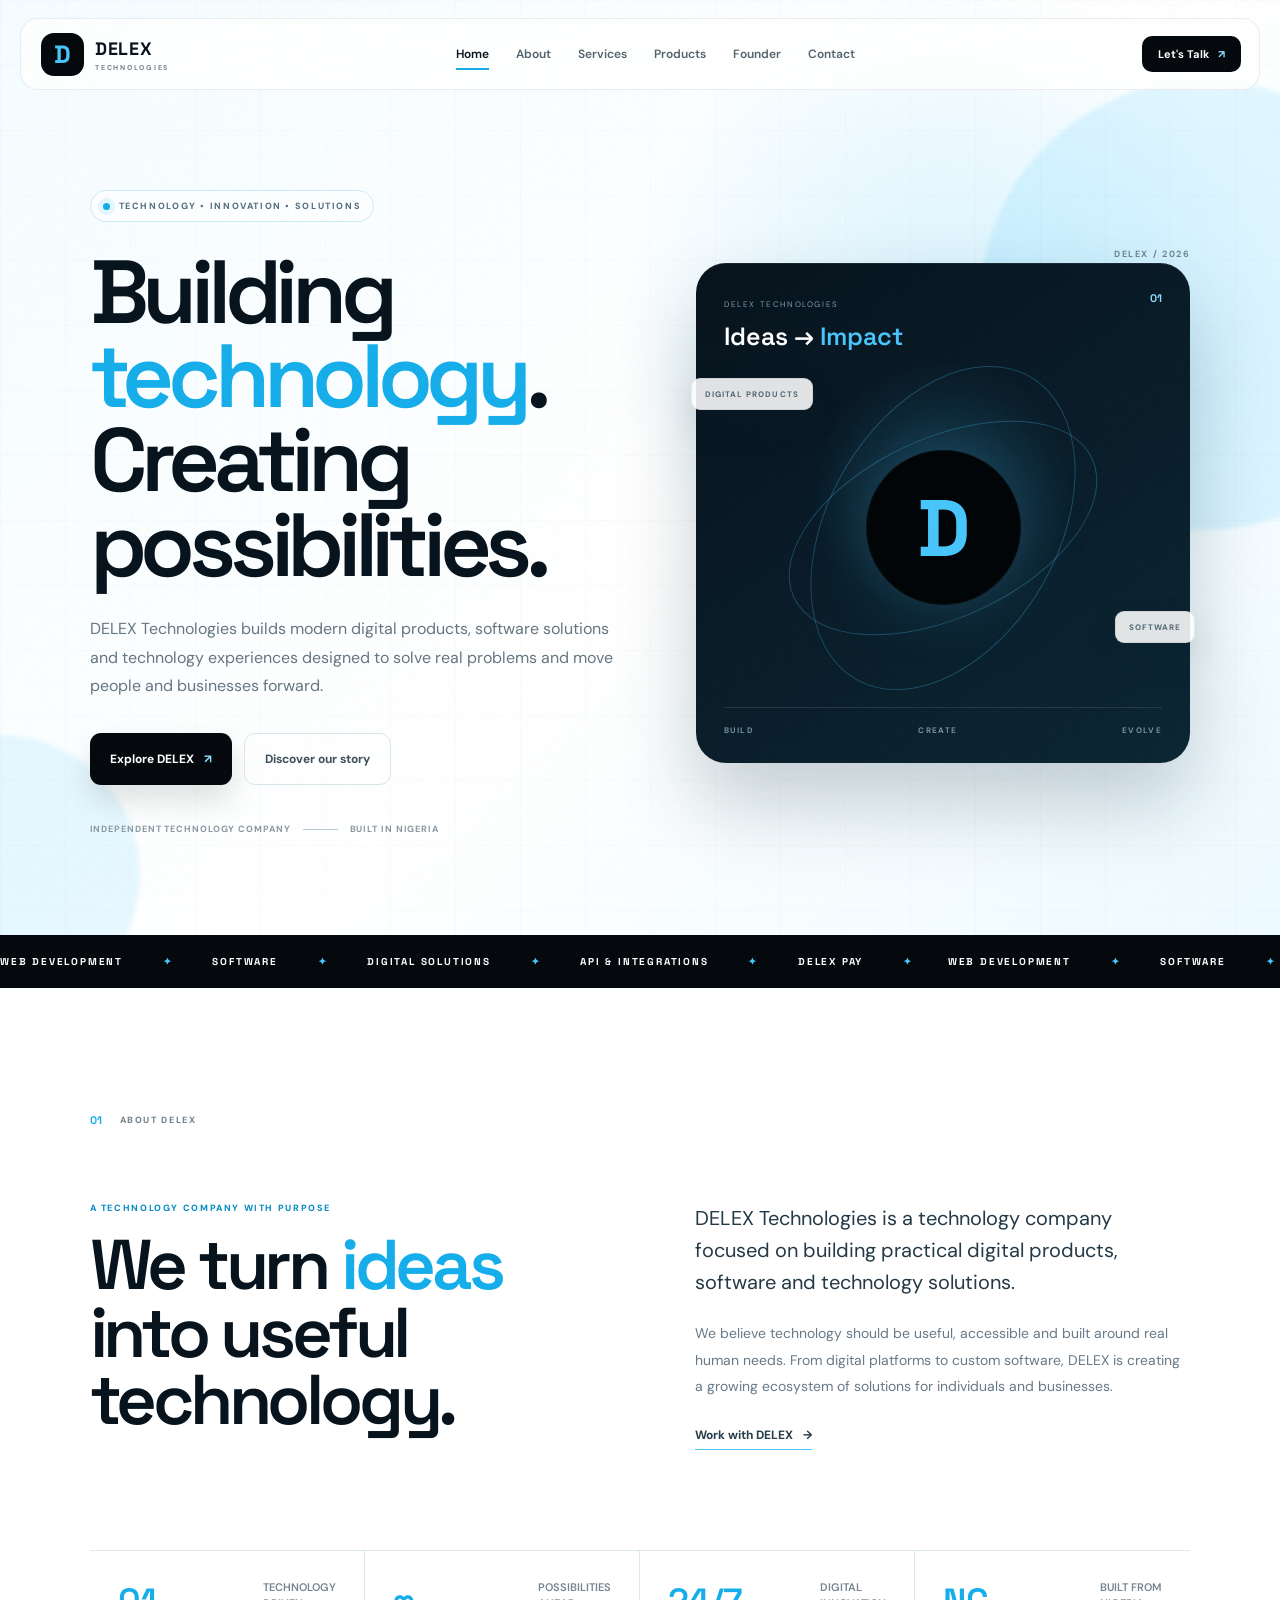
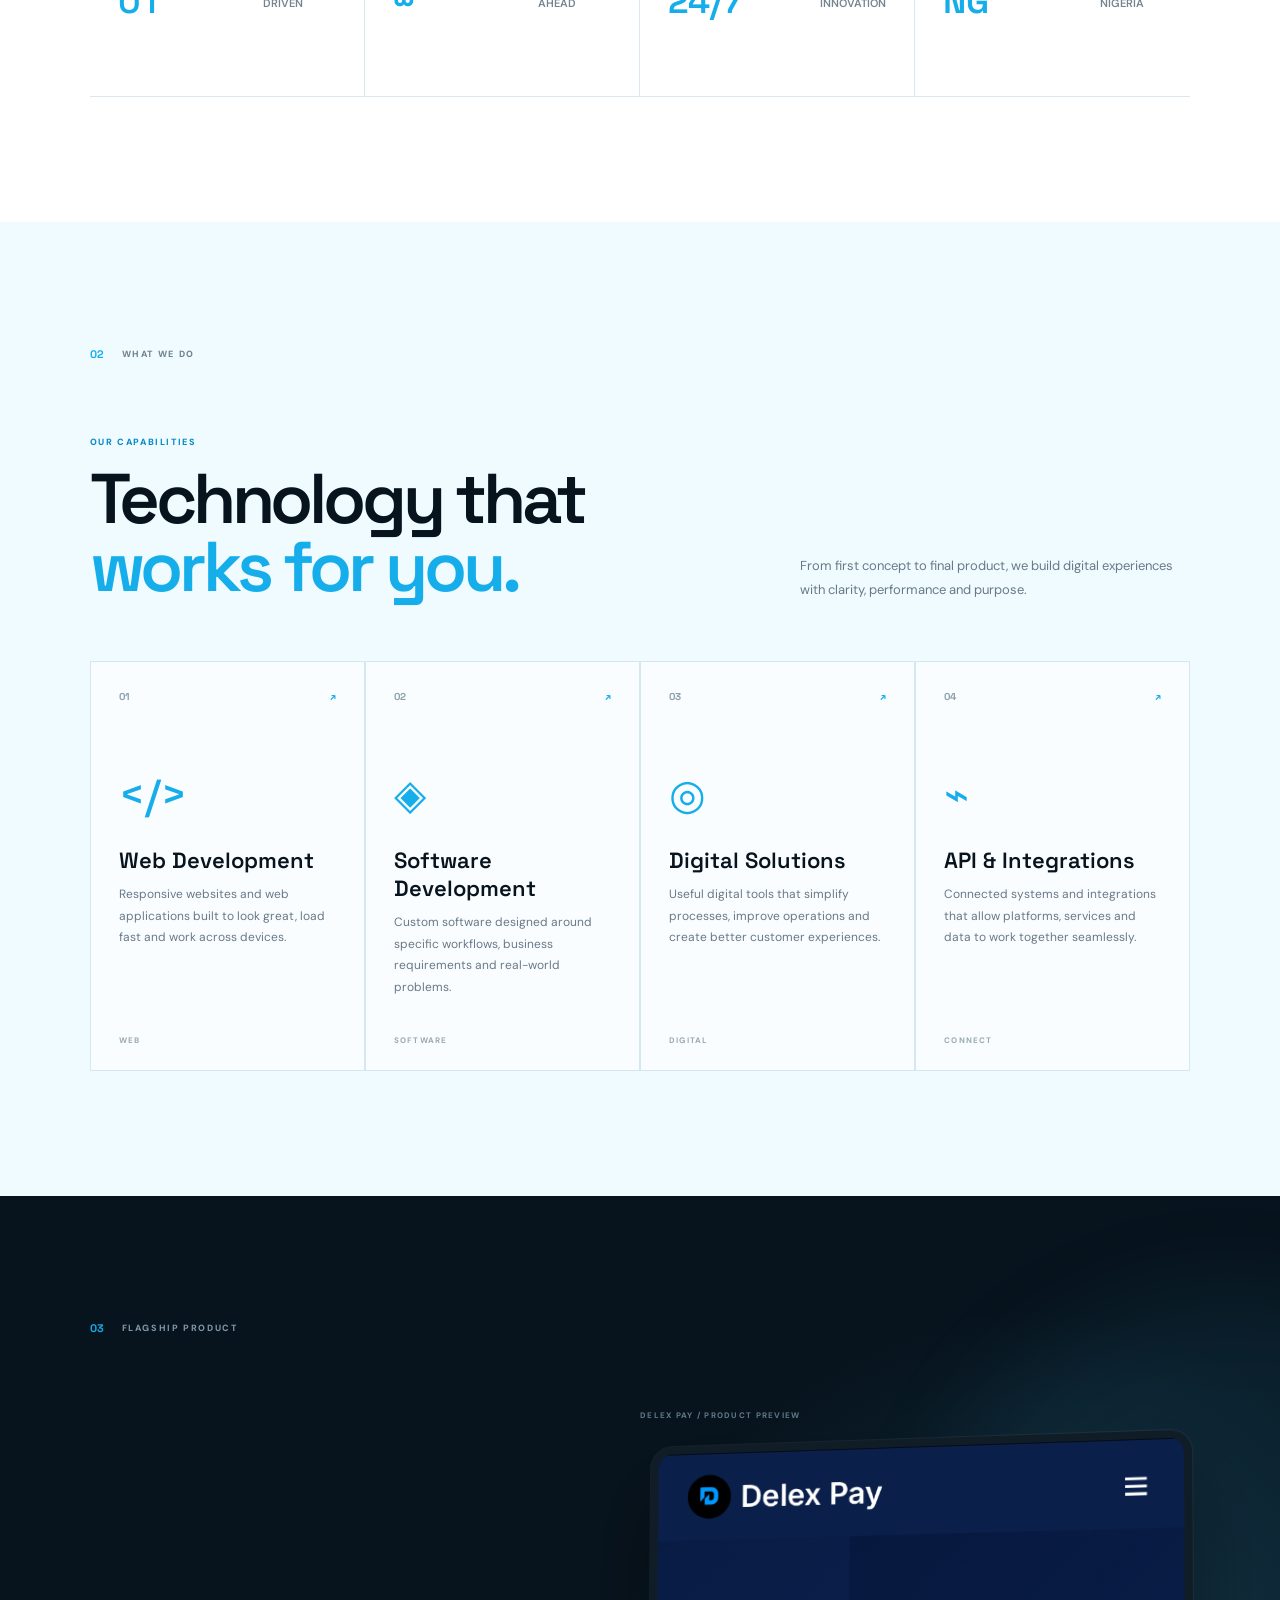
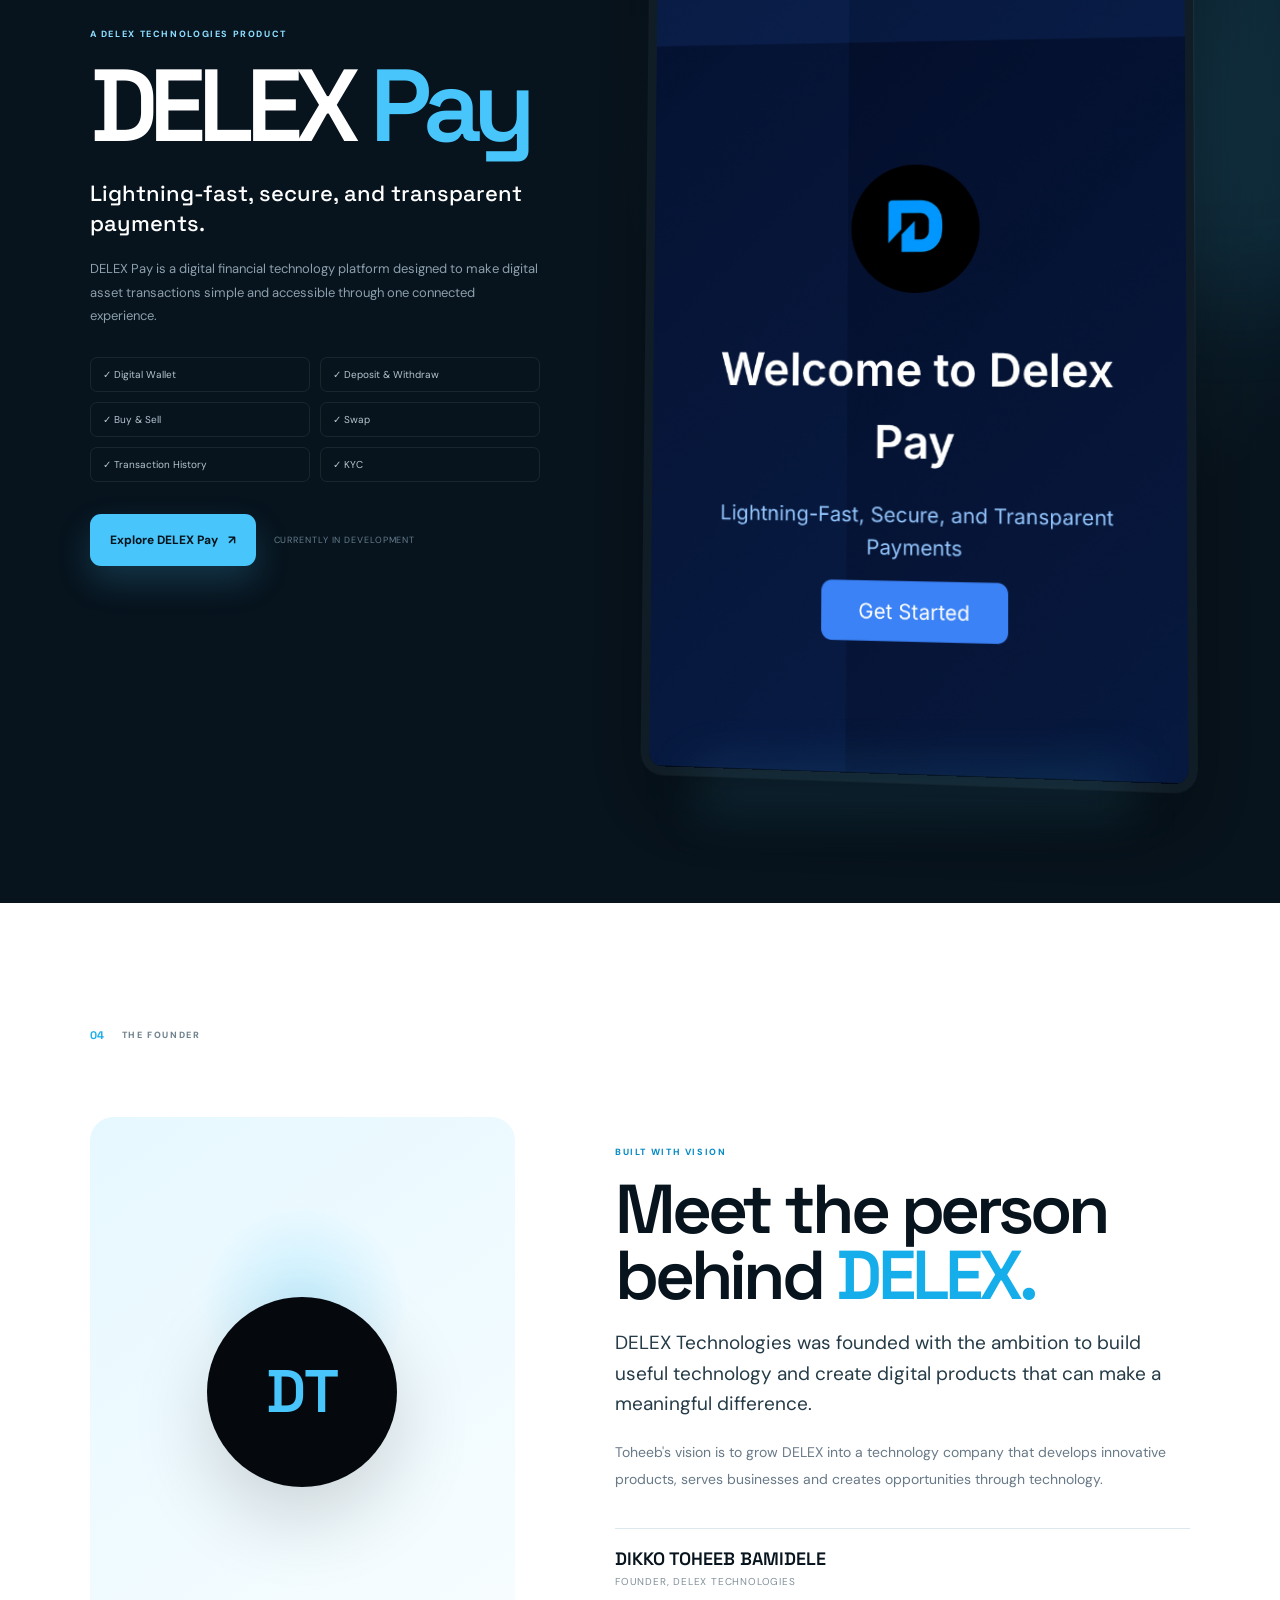
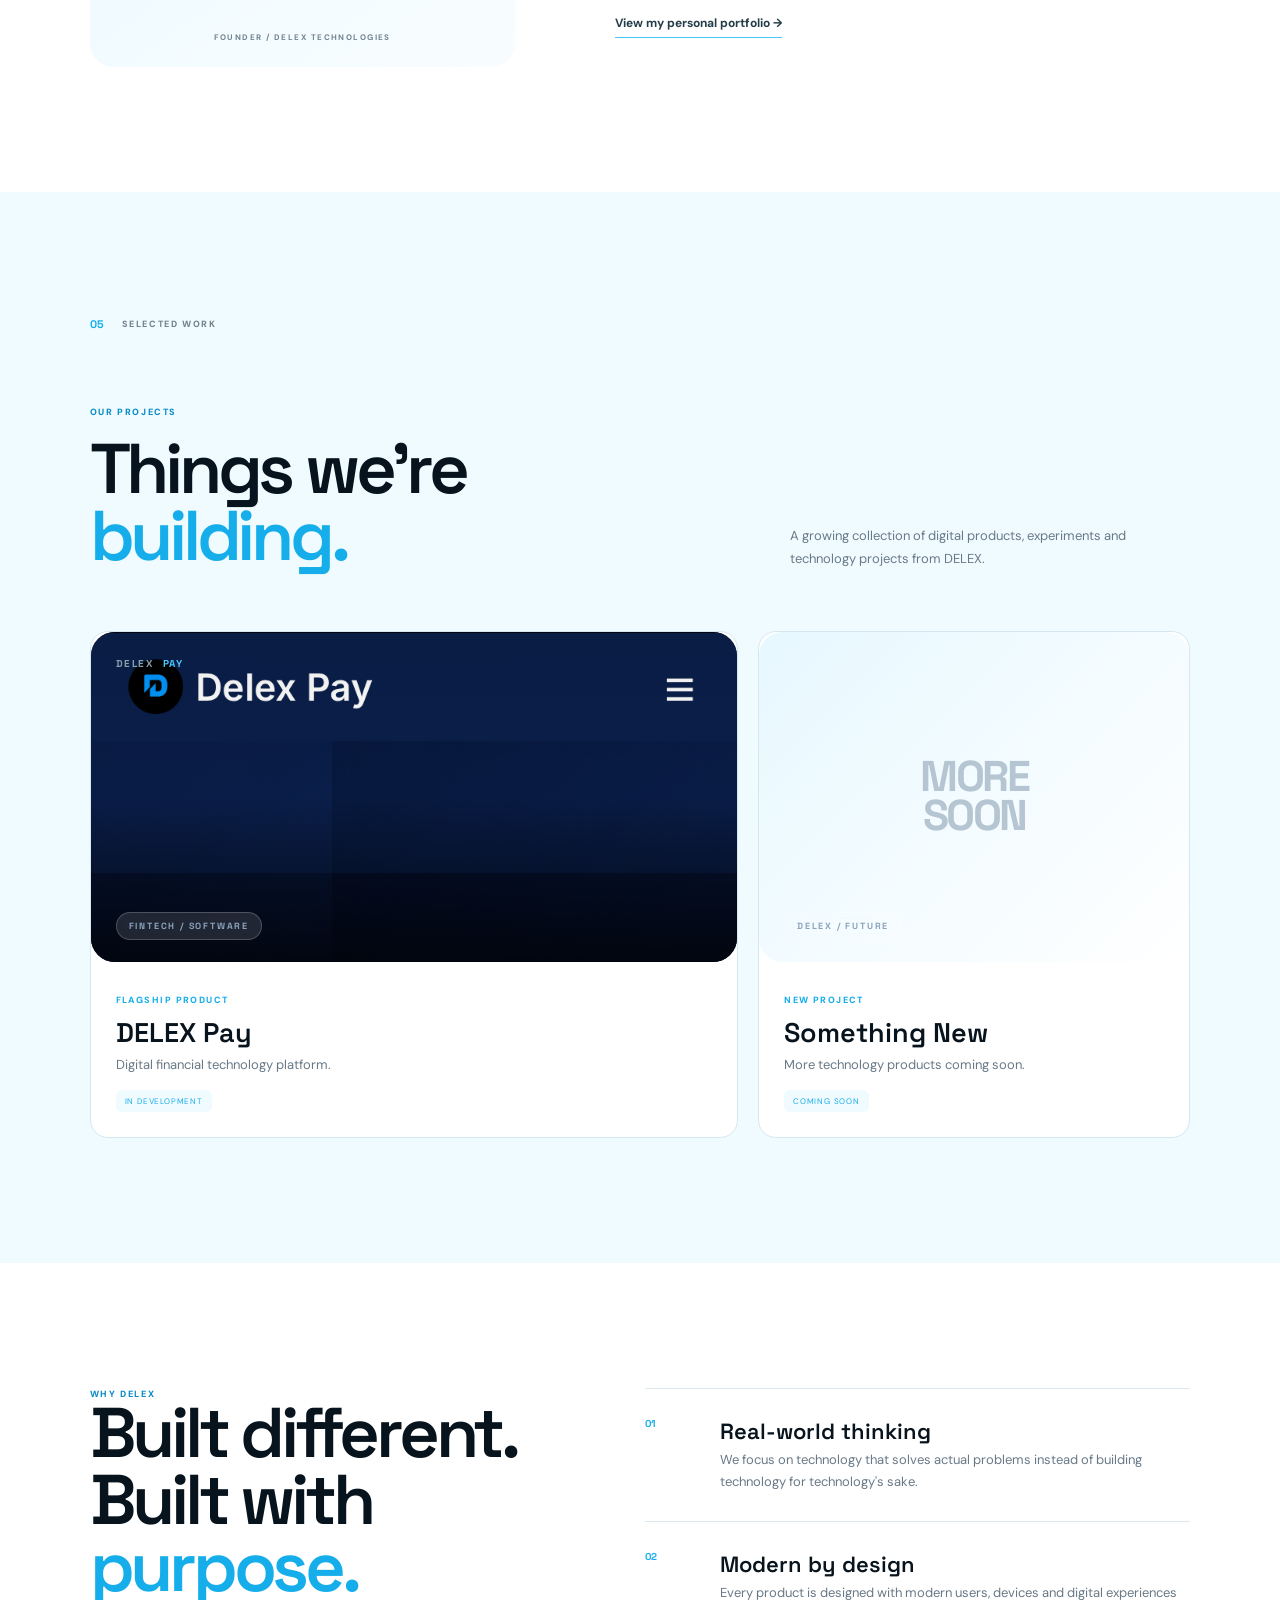
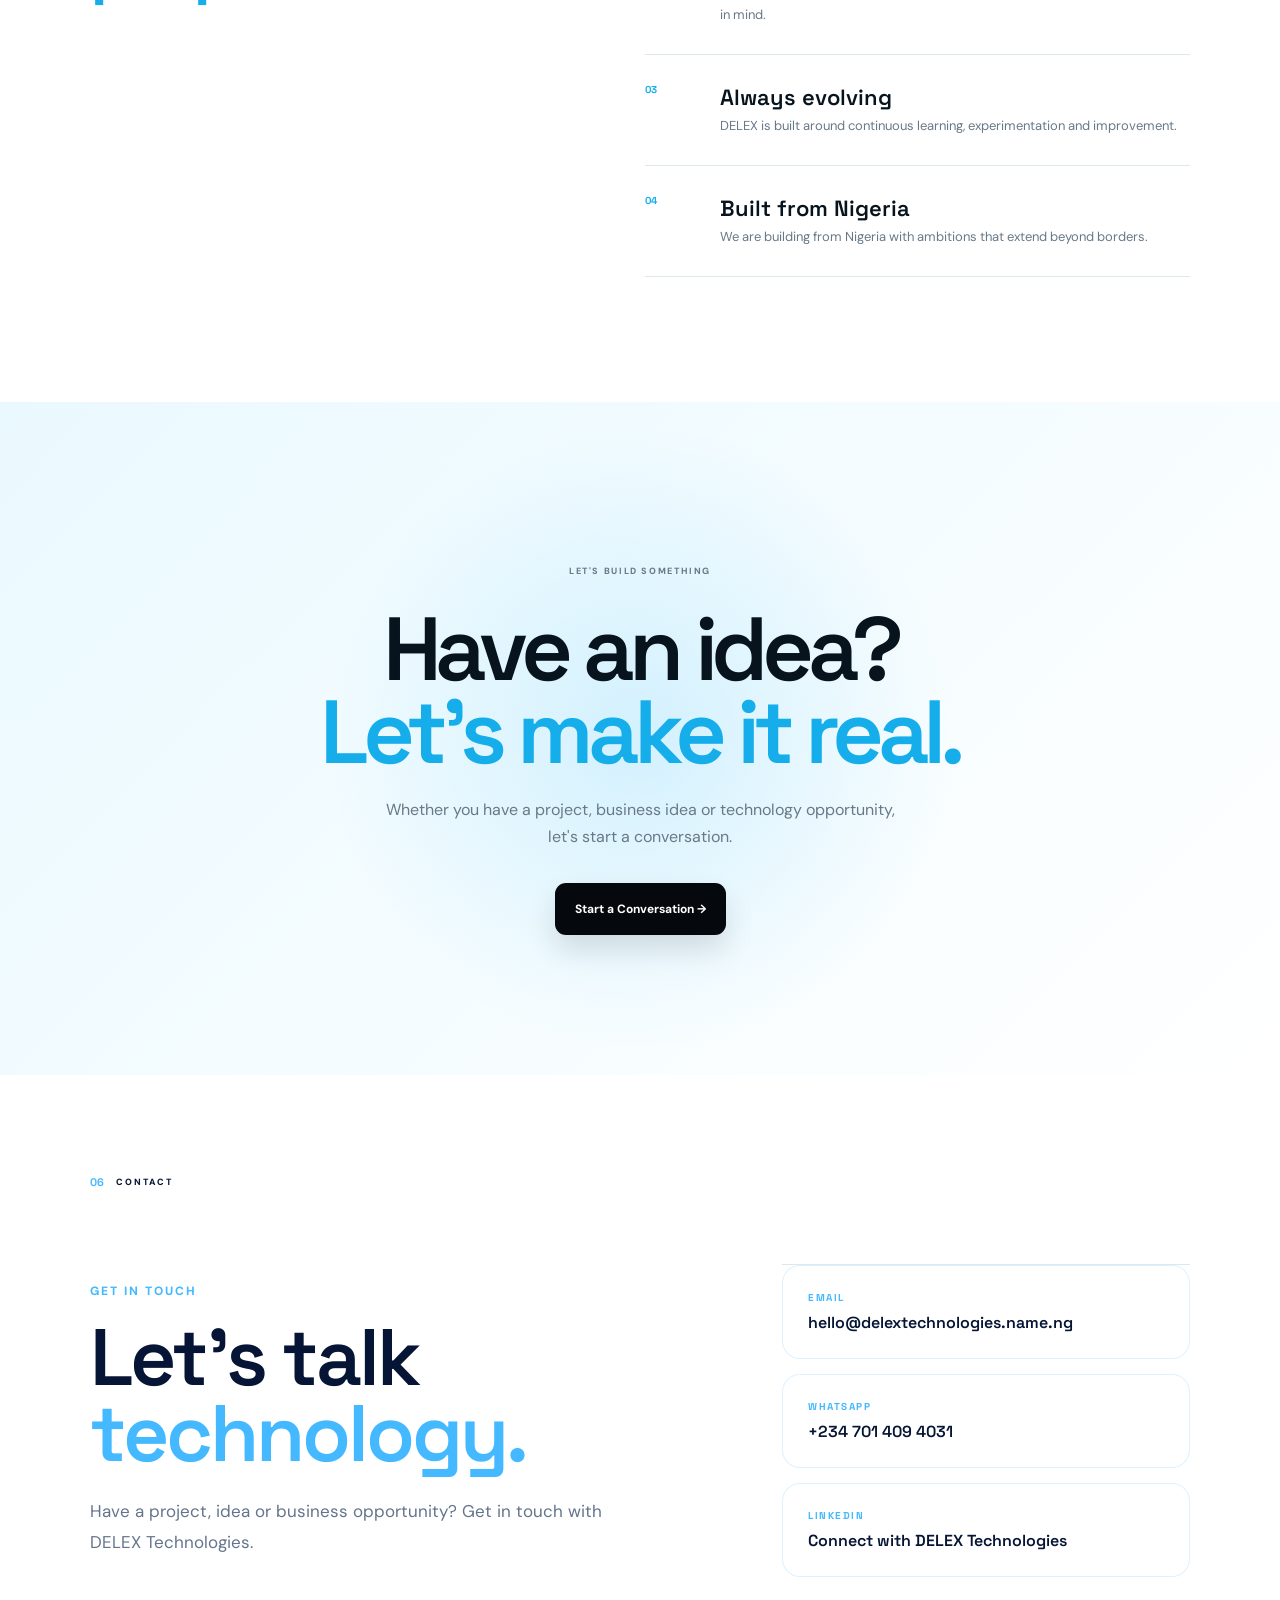
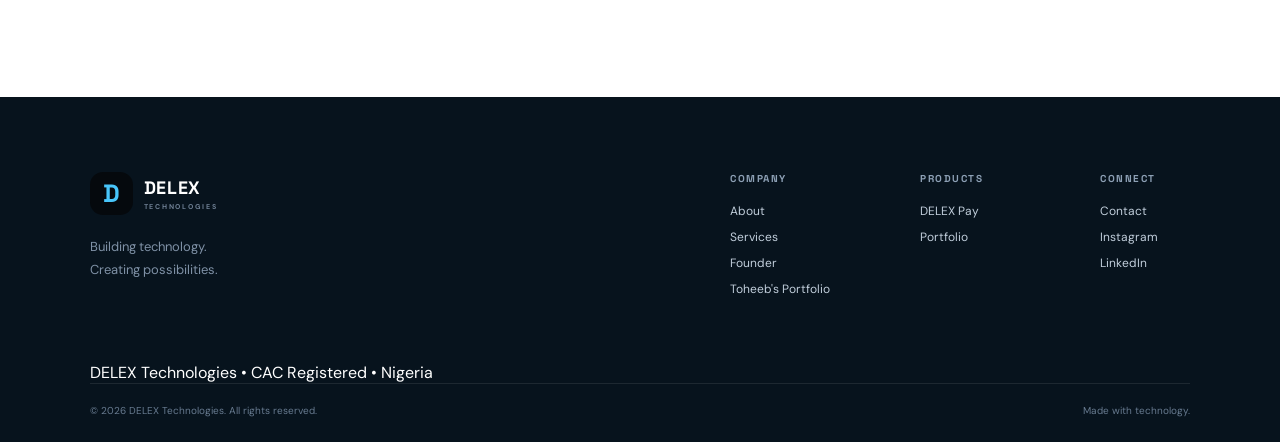
==== commit 0d66fa3f: "Update founder's name in index.html" ====
--- a/index.html
+++ b/index.html
@@ -968,7 +968,7 @@
           <div class="founder-signature">
 
             <strong>
-              TOHEEB DIKKO
+              DIKKO TOHEEB BAMIDELE
             </strong>
 
             <span>
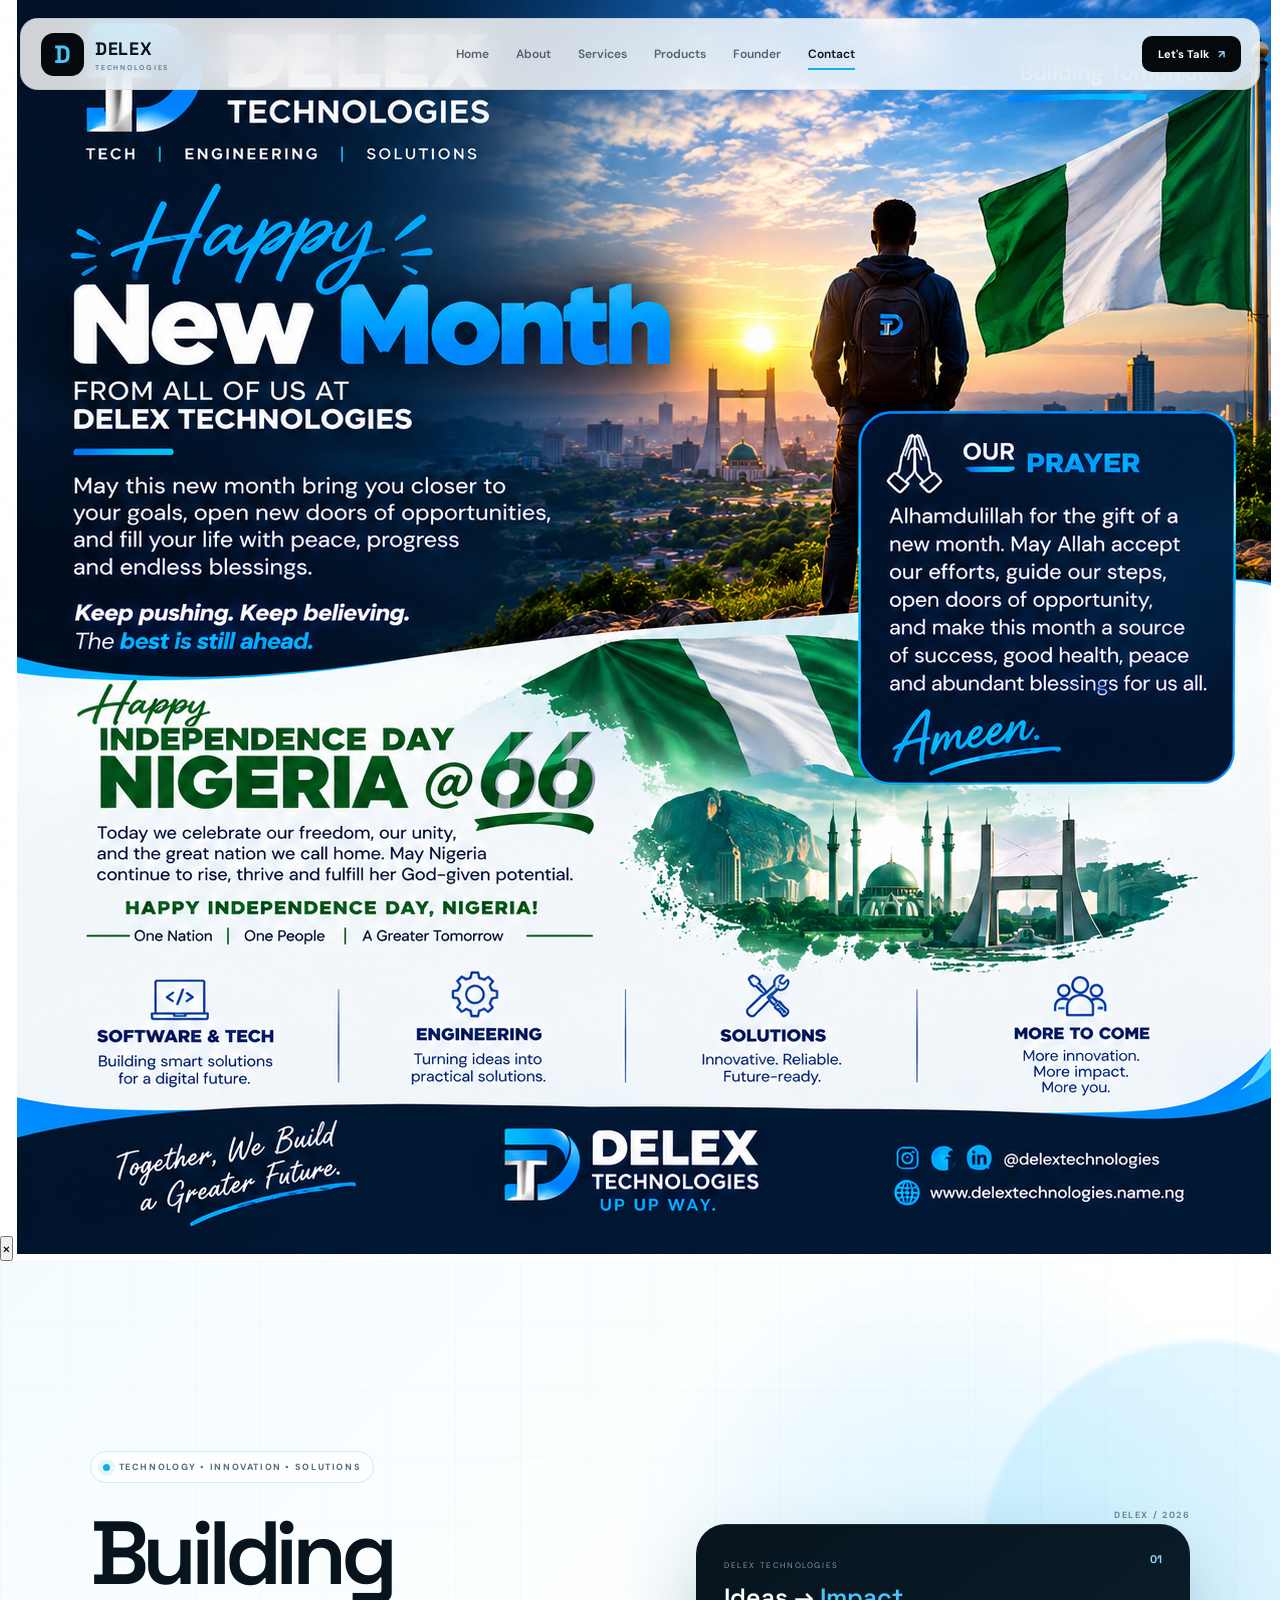
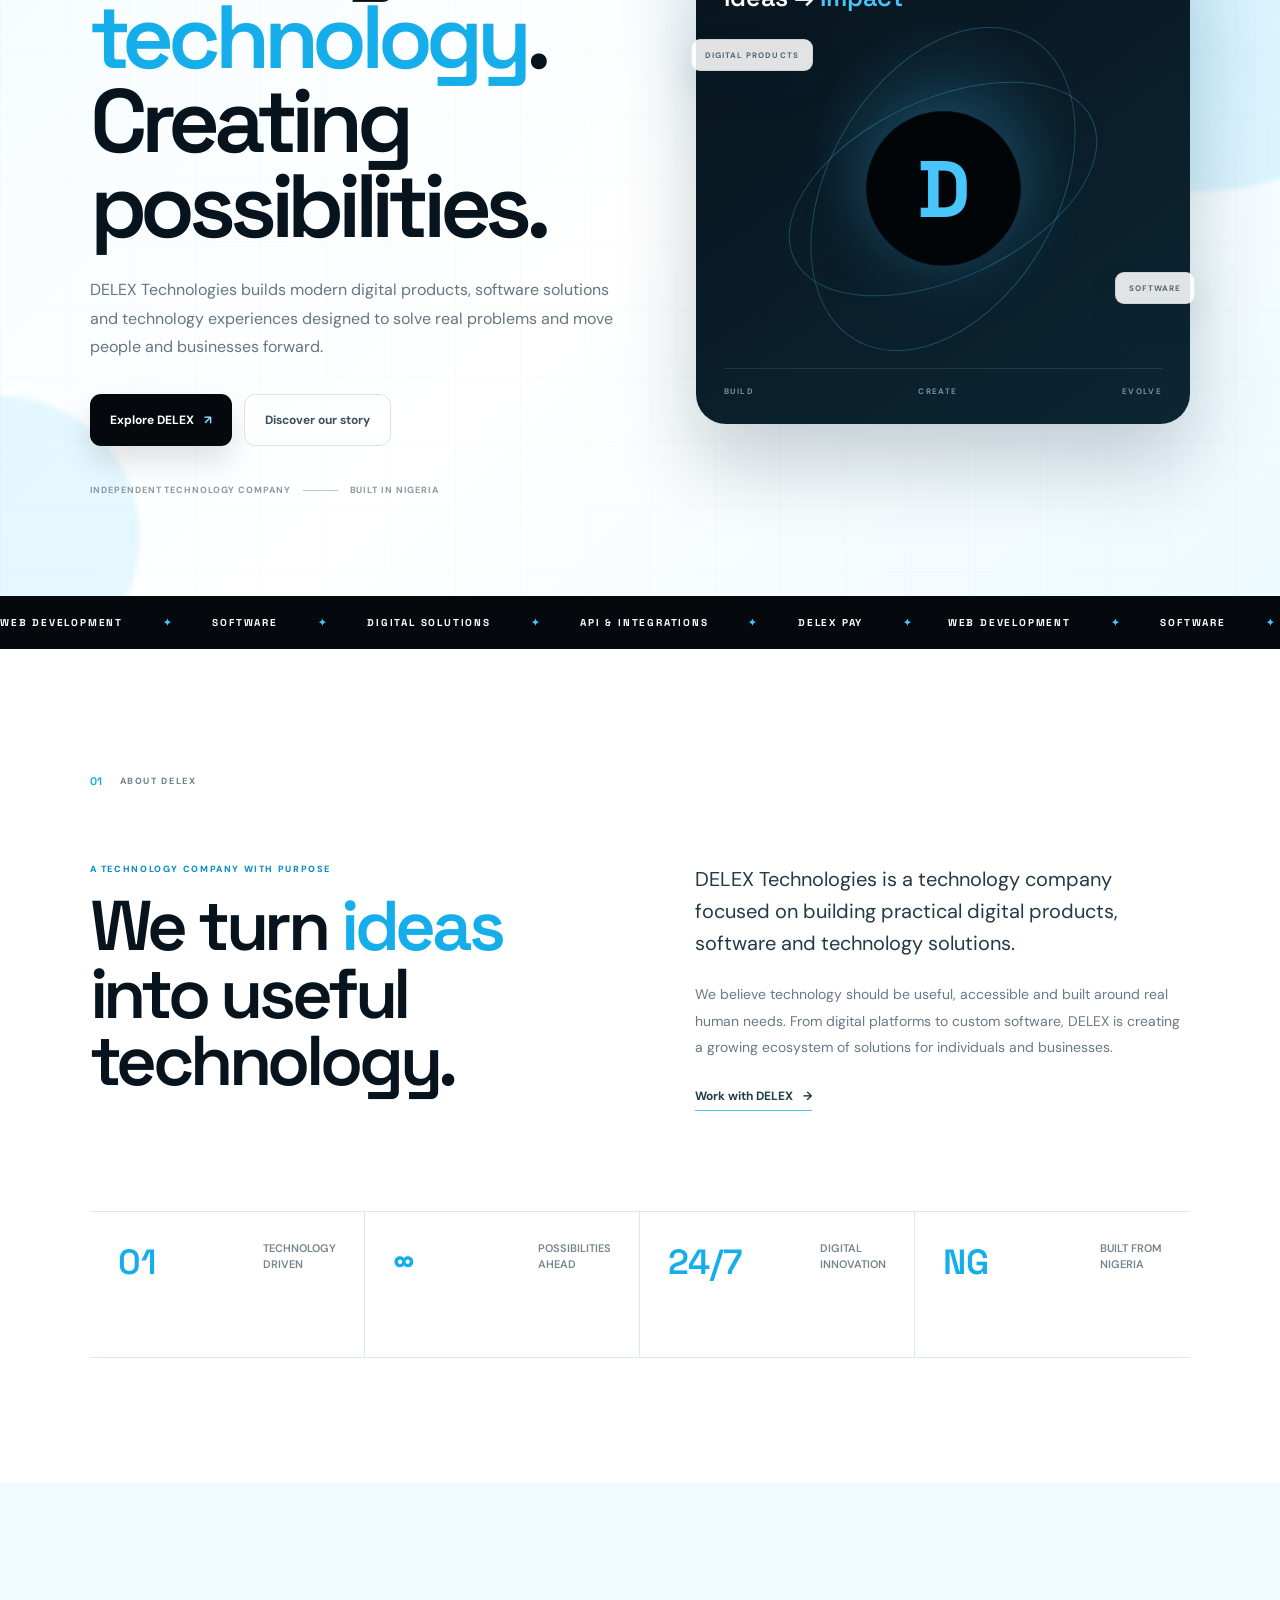
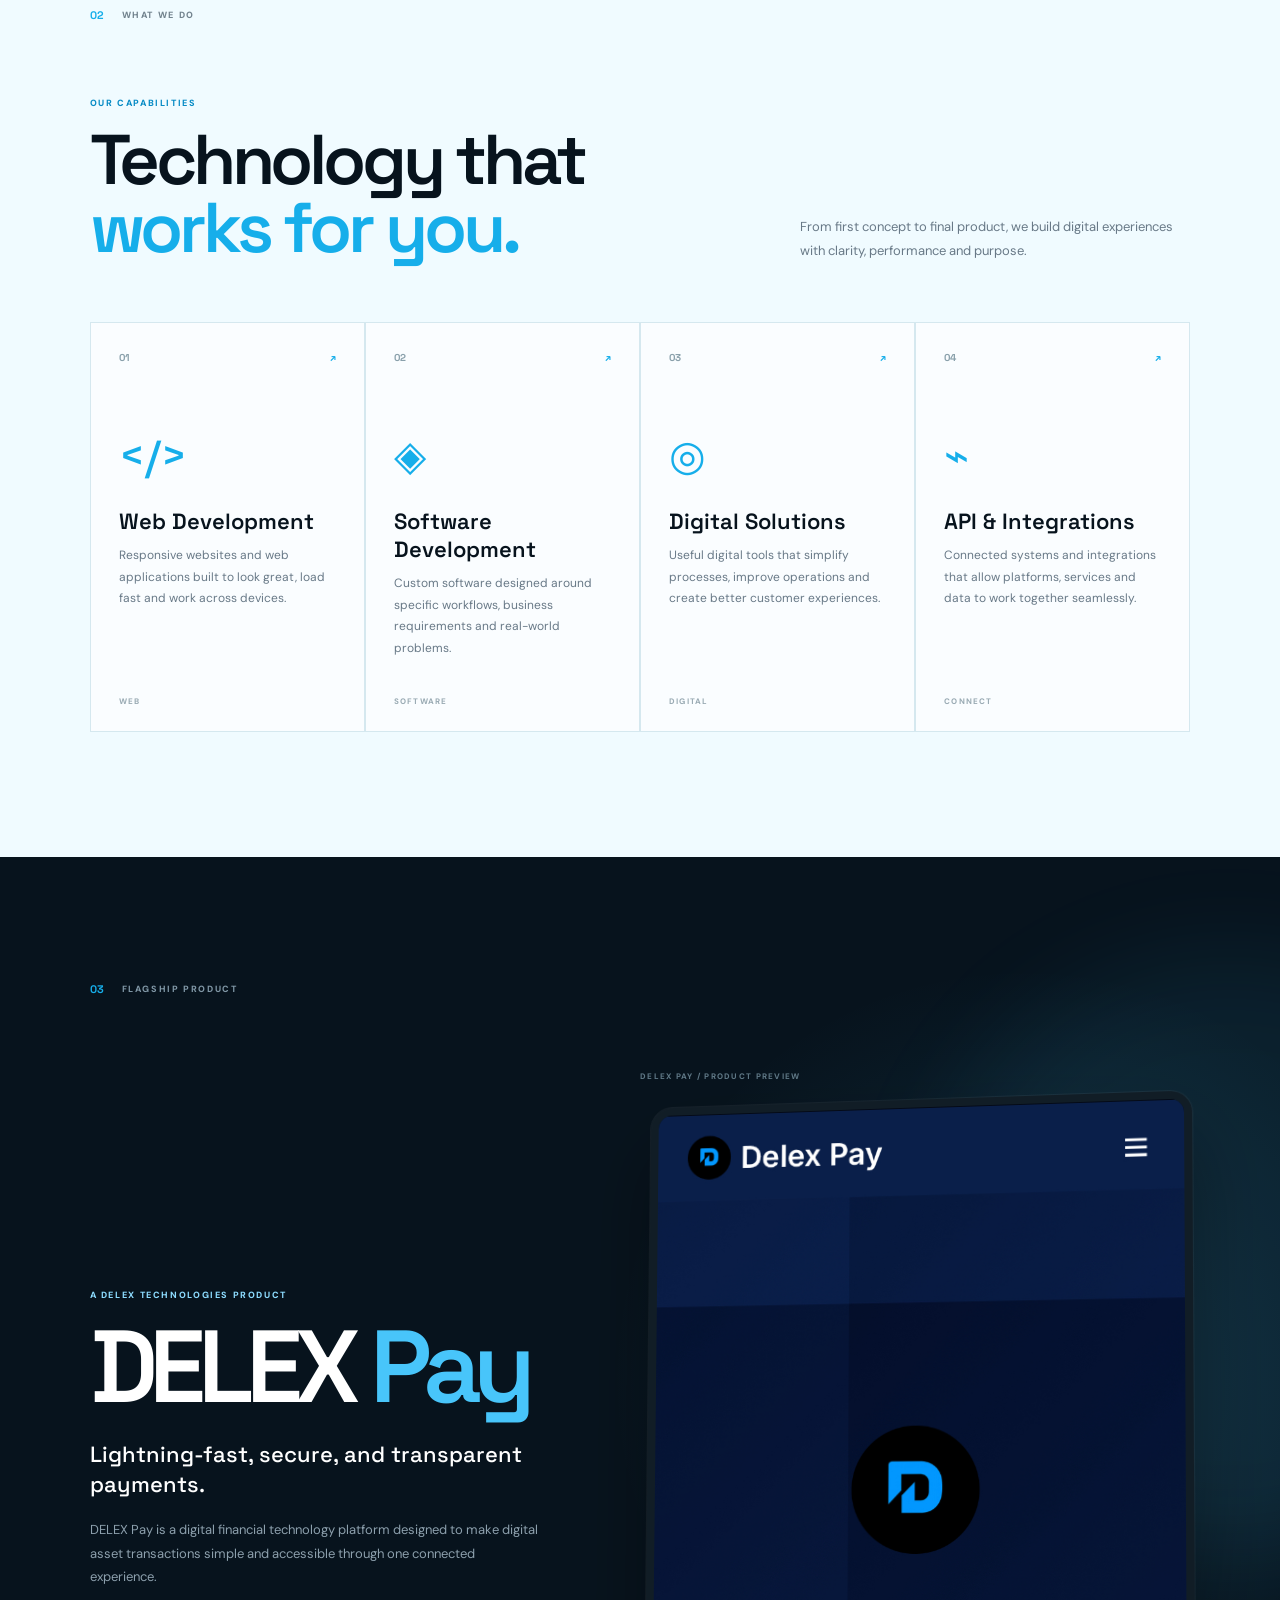
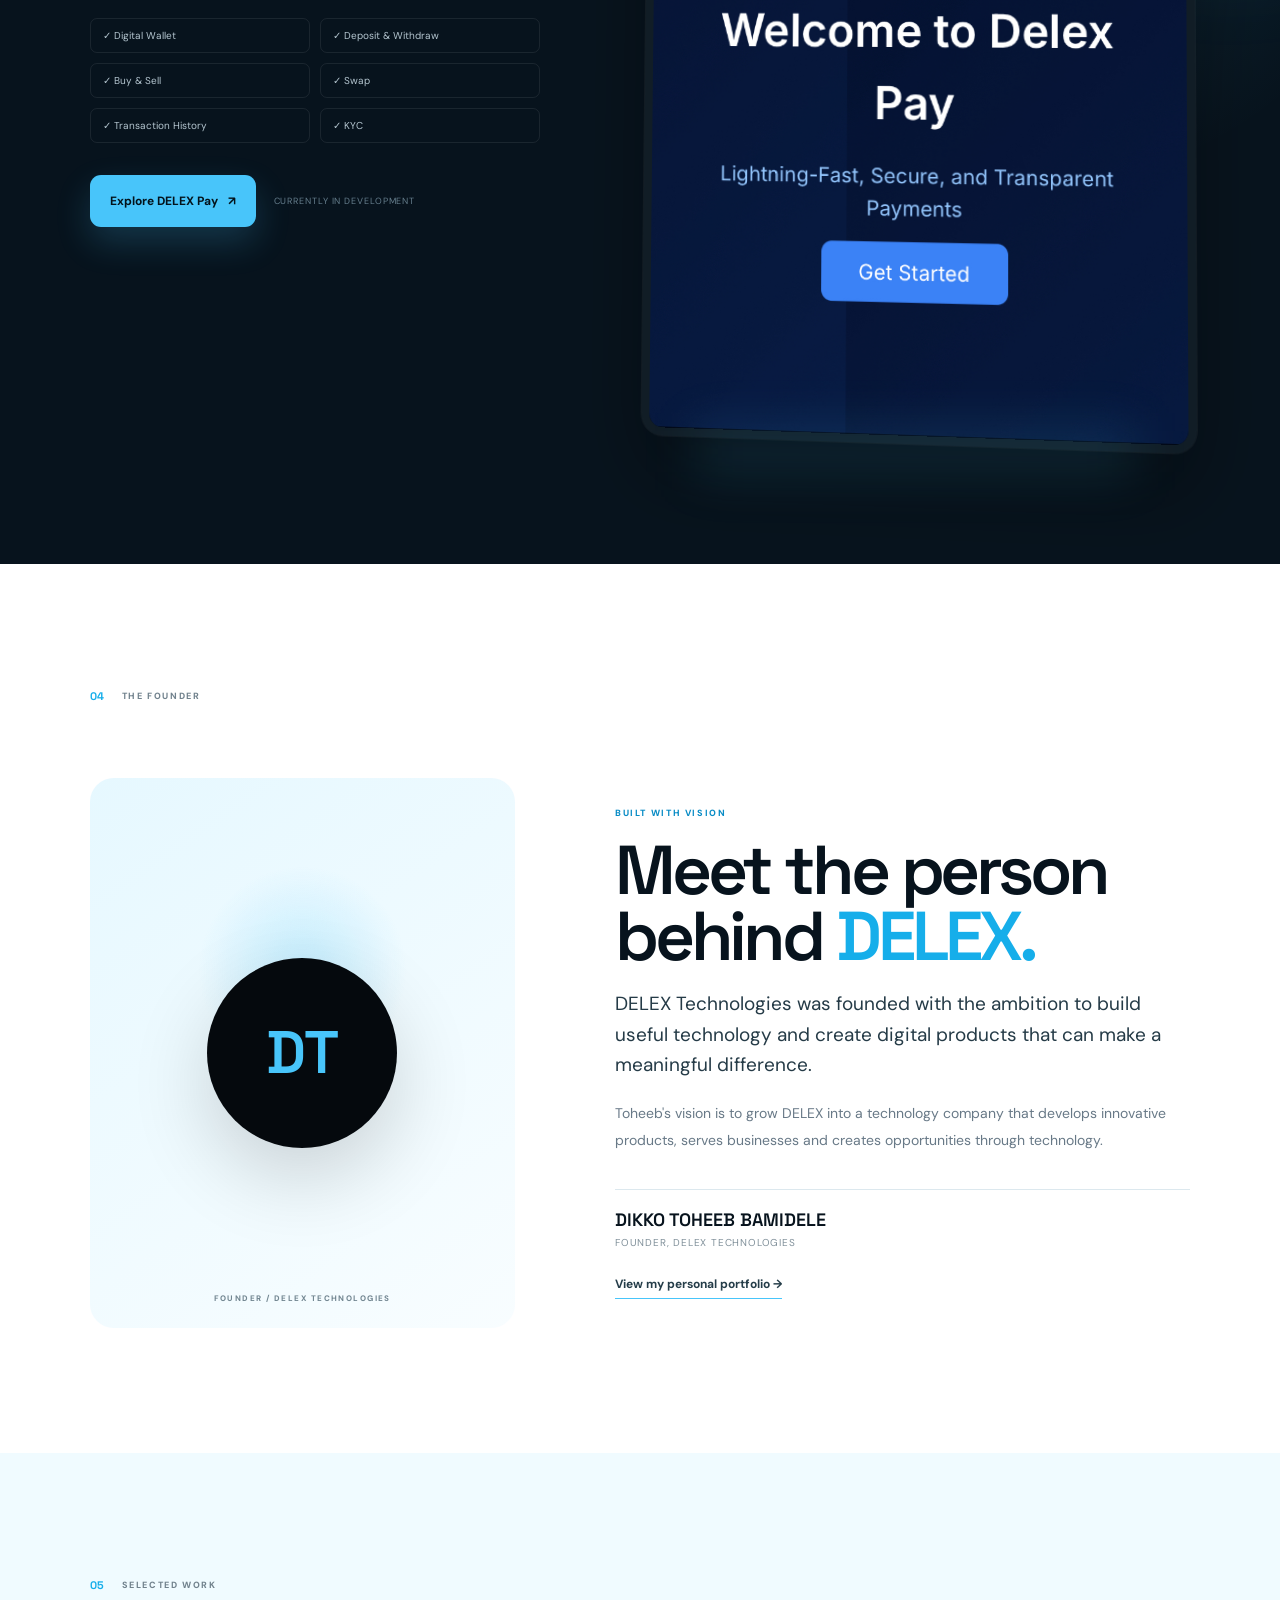
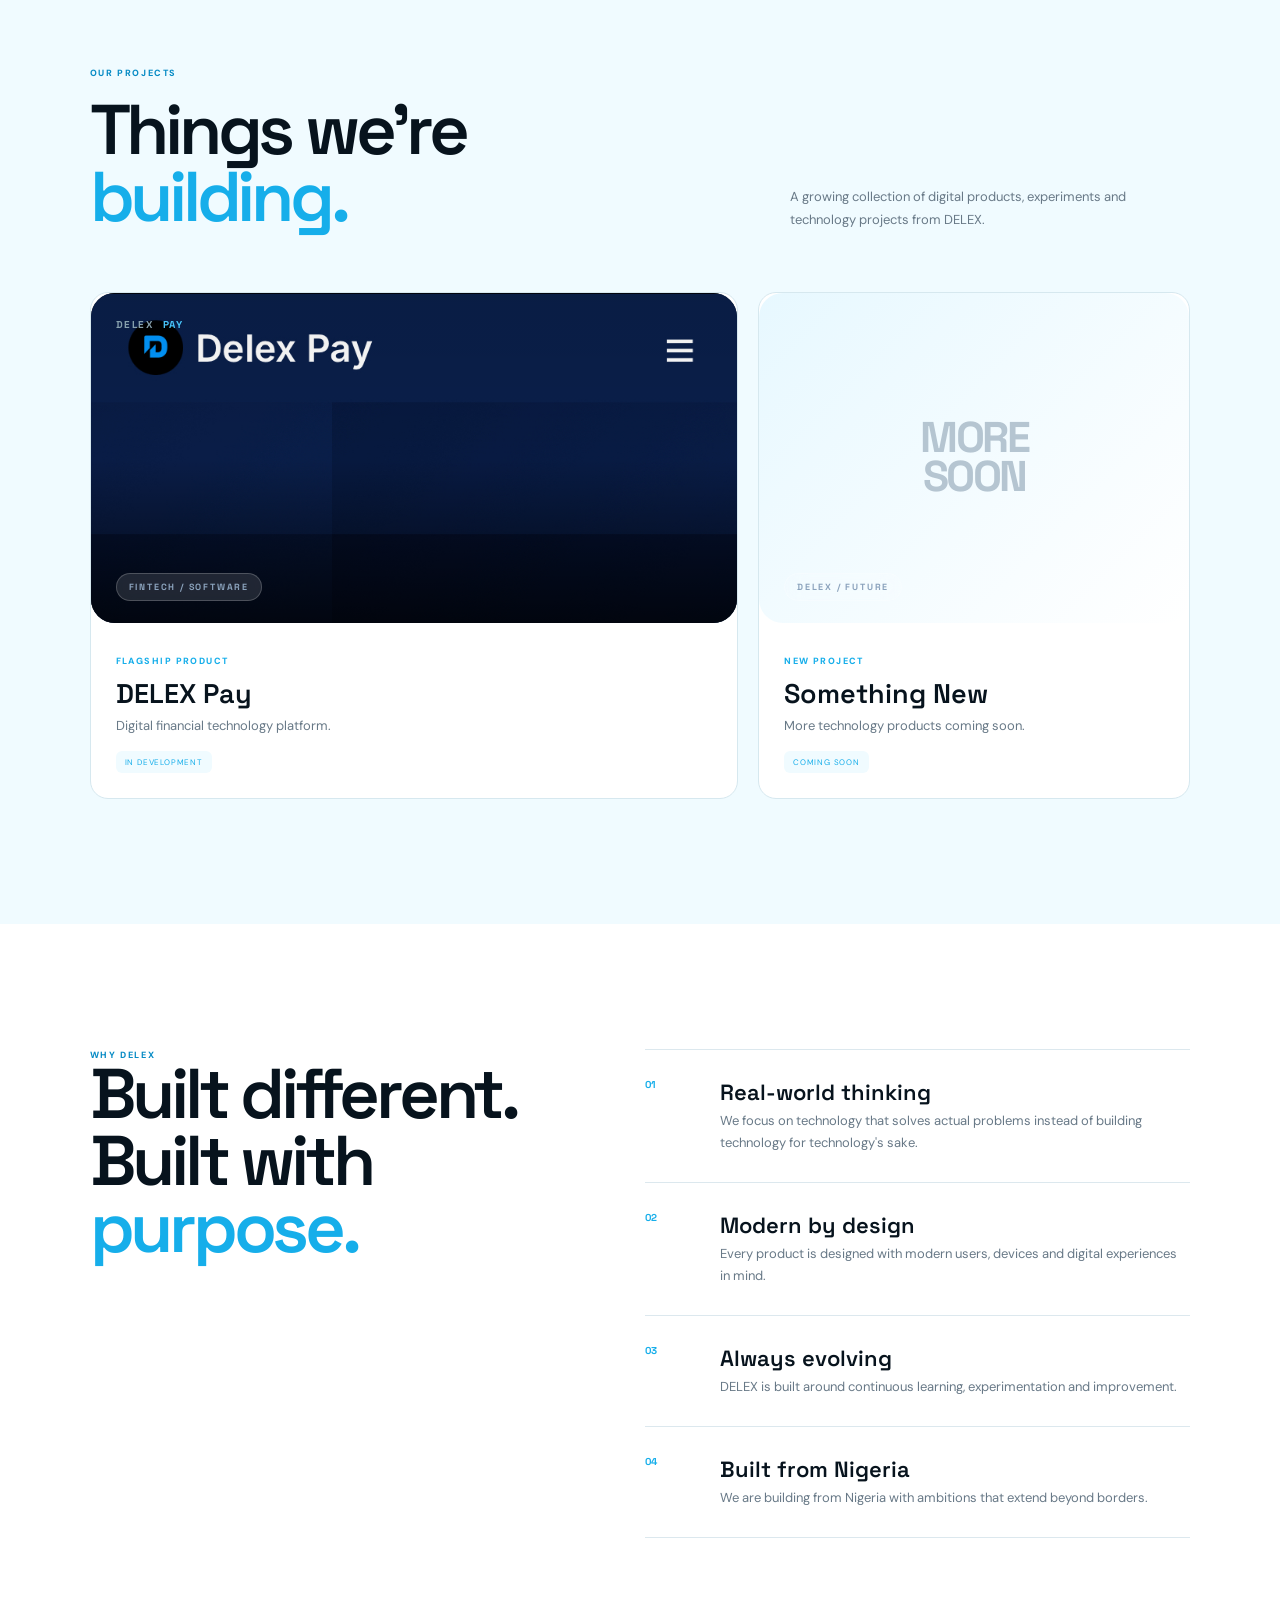
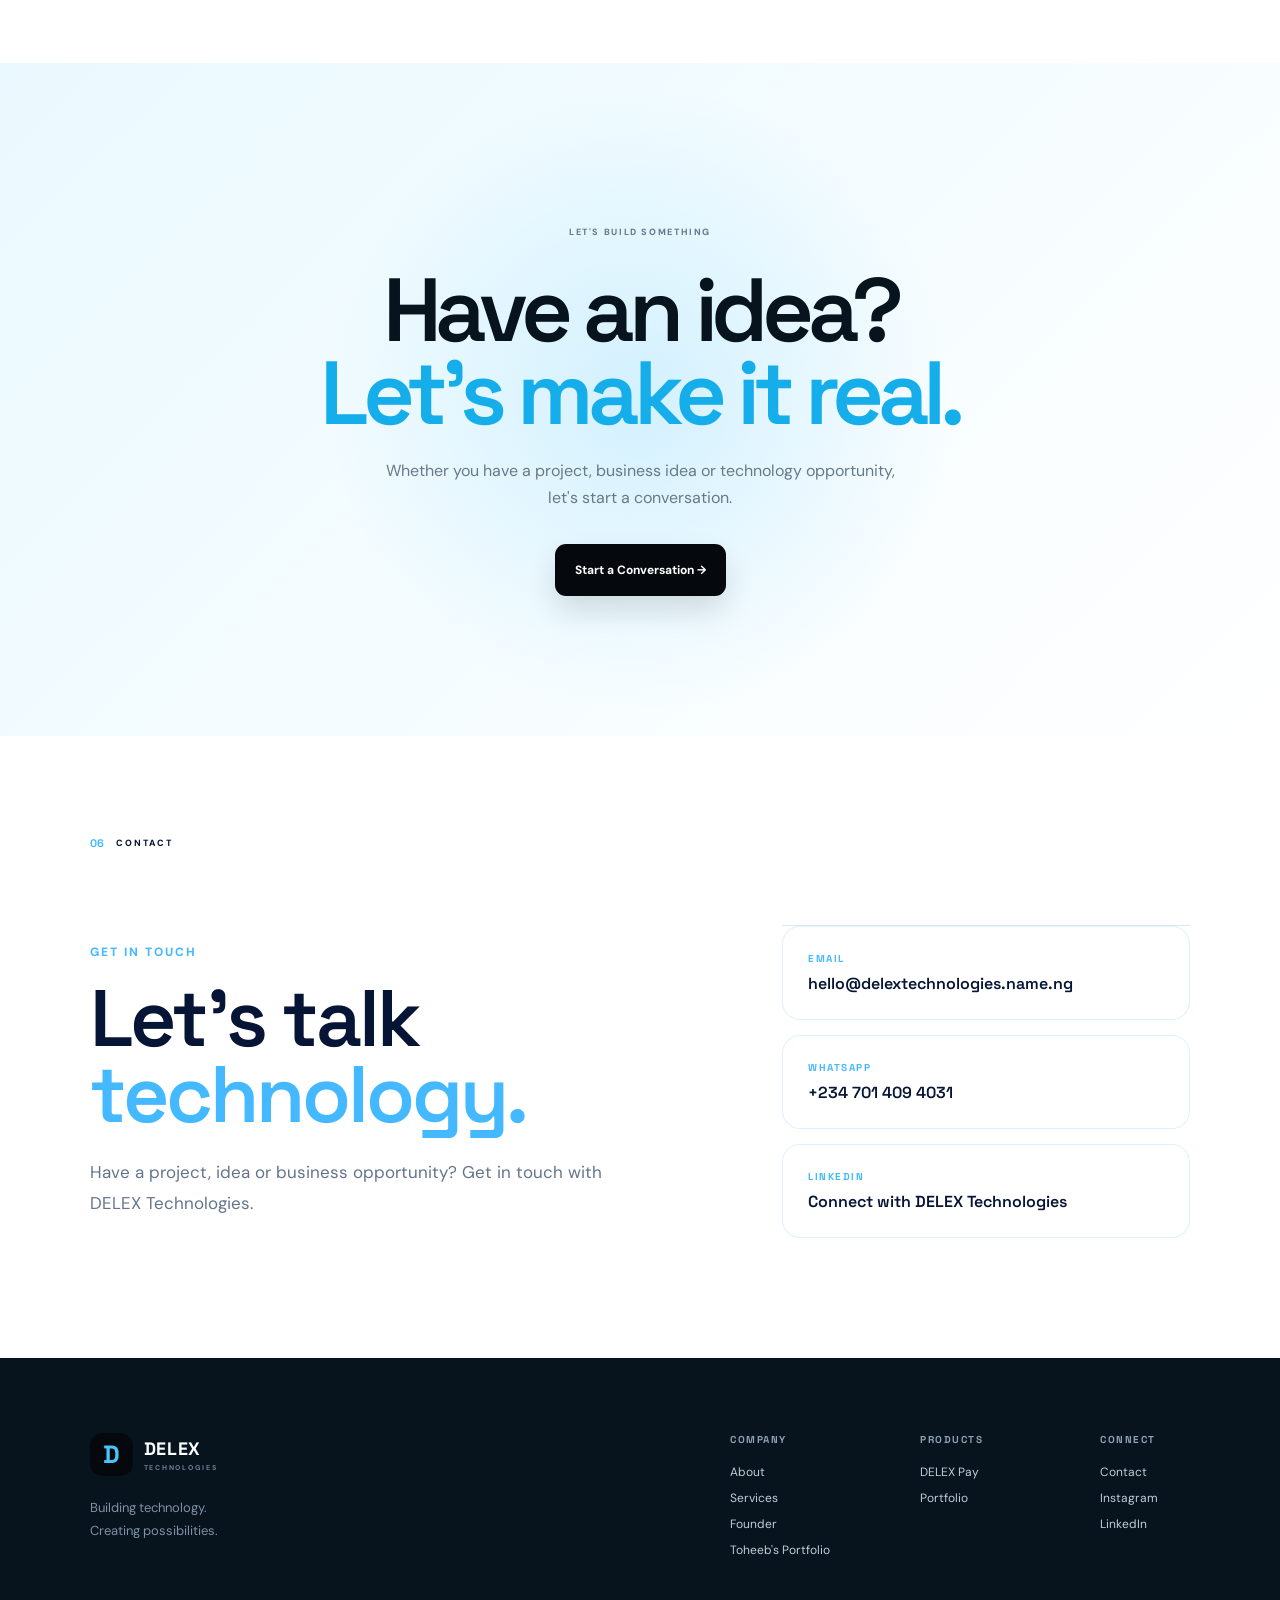
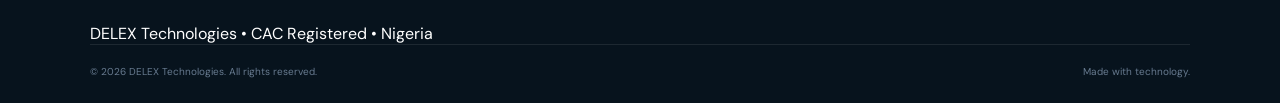
==== commit 7070f7d1: "Implement DELEX announcement popup in index.html Added a popup for DELEX 48-Hour Announcement with c" ====
--- a/index.html
+++ b/index.html
@@ -2,7 +2,8 @@
 <html lang="en">
 <head>
   <meta charset="UTF-8">
-
+<link rel="icon" type="image/png" href="/favicon.png">
+<link rel="apple-touch-icon" href="/favicon.png">
   <meta
     name="viewport"
     content="width=device-width, initial-scale=1.0"
@@ -177,8 +178,23 @@
 
 
   <main>
-
-
+<!-- DELEX 48-Hour Announcement Popup -->
+<div id="delexPopup" class="delex-popup">
+  <div class="delex-popup-overlay"></div>
+
+  <div class="delex-popup-content">
+    <button class="delex-popup-close" onclick="closeDelexPopup()">
+      &times;
+    </button>
+
+    <img
+      src="/delex-new-month.png"
+      alt="DELEX Technologies Happy New Month and Nigeria Independence Day"
+    >
+  </div>
+</div>
+
+  
     <!-- HERO -->
 
     <section class="hero" id="home">
@@ -981,7 +997,7 @@
           <!-- PERSONAL PORTFOLIO LINK -->
 
           <a
-            href="https://dikkottoheeb.vercel.app"
+            href="https://dikkotoheebportfolio.vercel.app"
             target="_blank"
             rel="noopener noreferrer"
             class="text-link"
@@ -1547,7 +1563,7 @@
 
 
           <a
-            href="https://dikkottoheeb.vercel.app"
+            href="https://dikkotoheebportfolio.vercel.app"
             target="_blank"
             rel="noopener noreferrer"
           >
